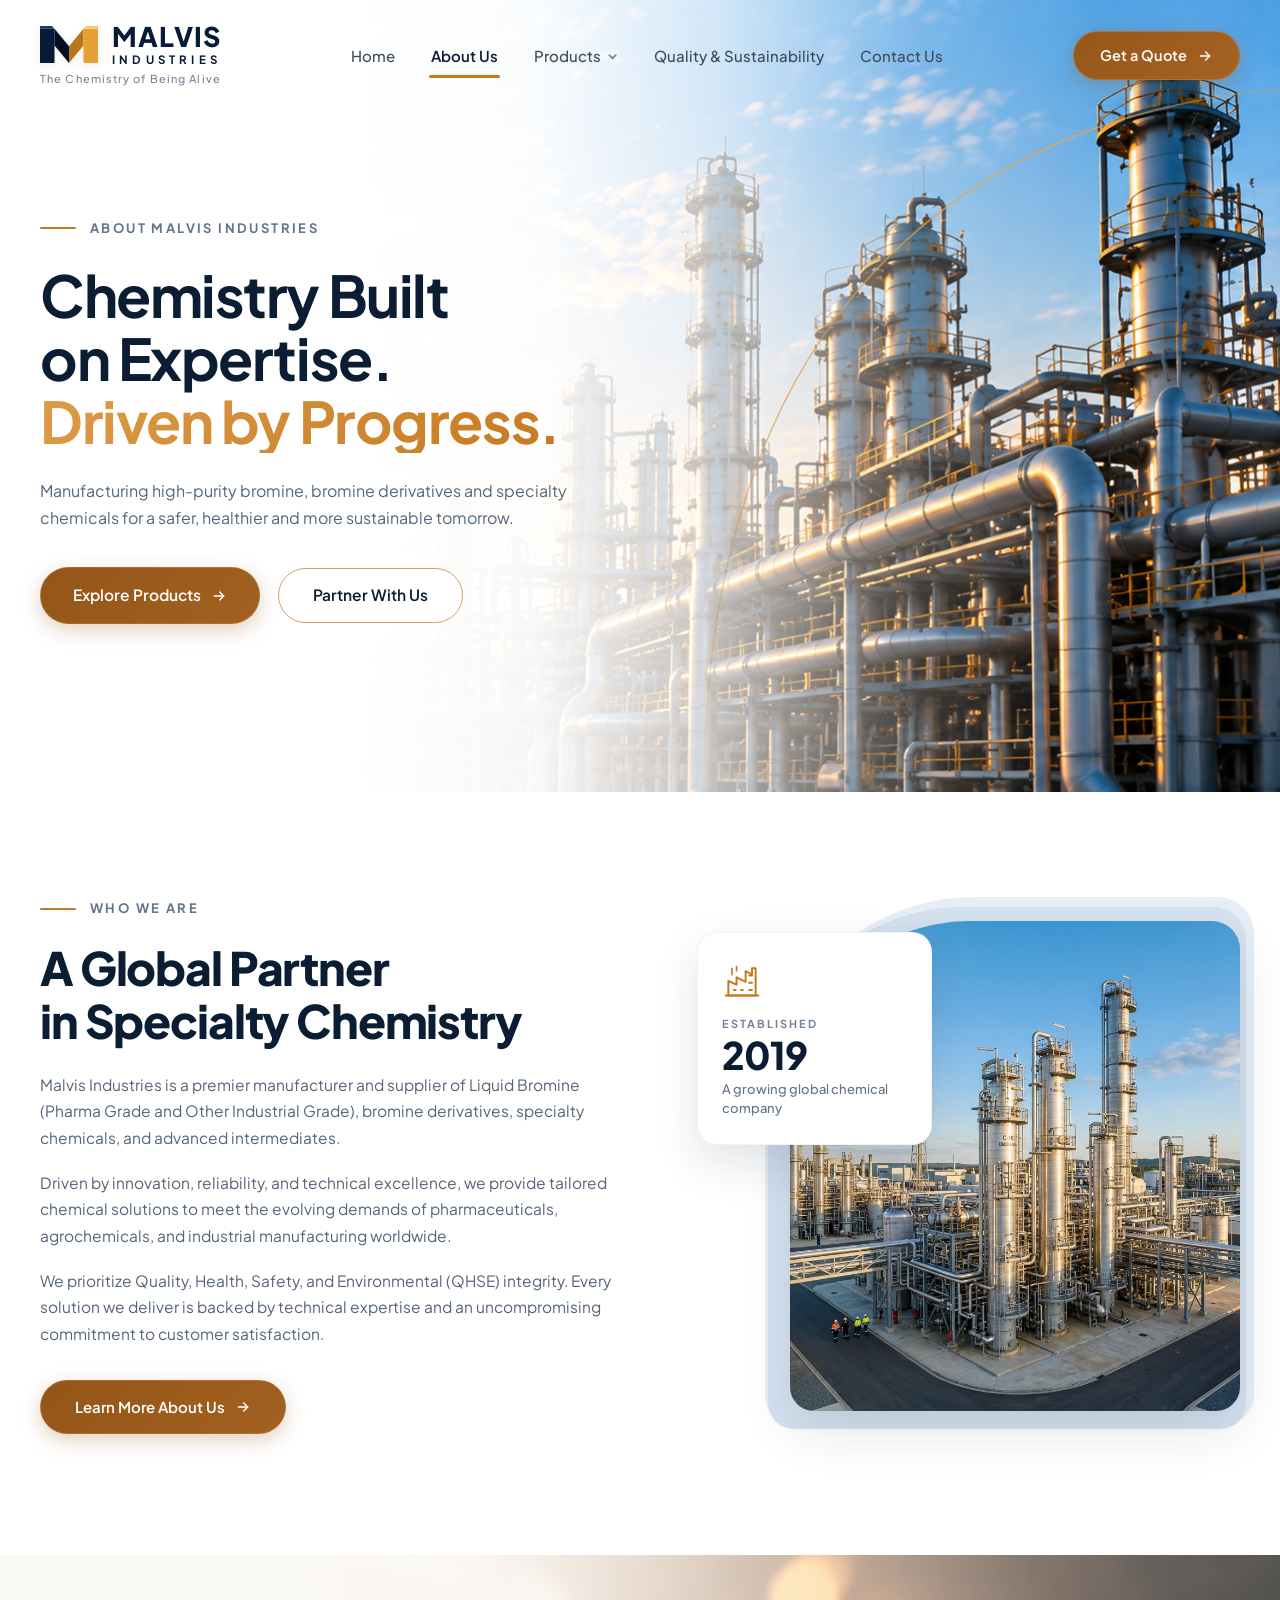
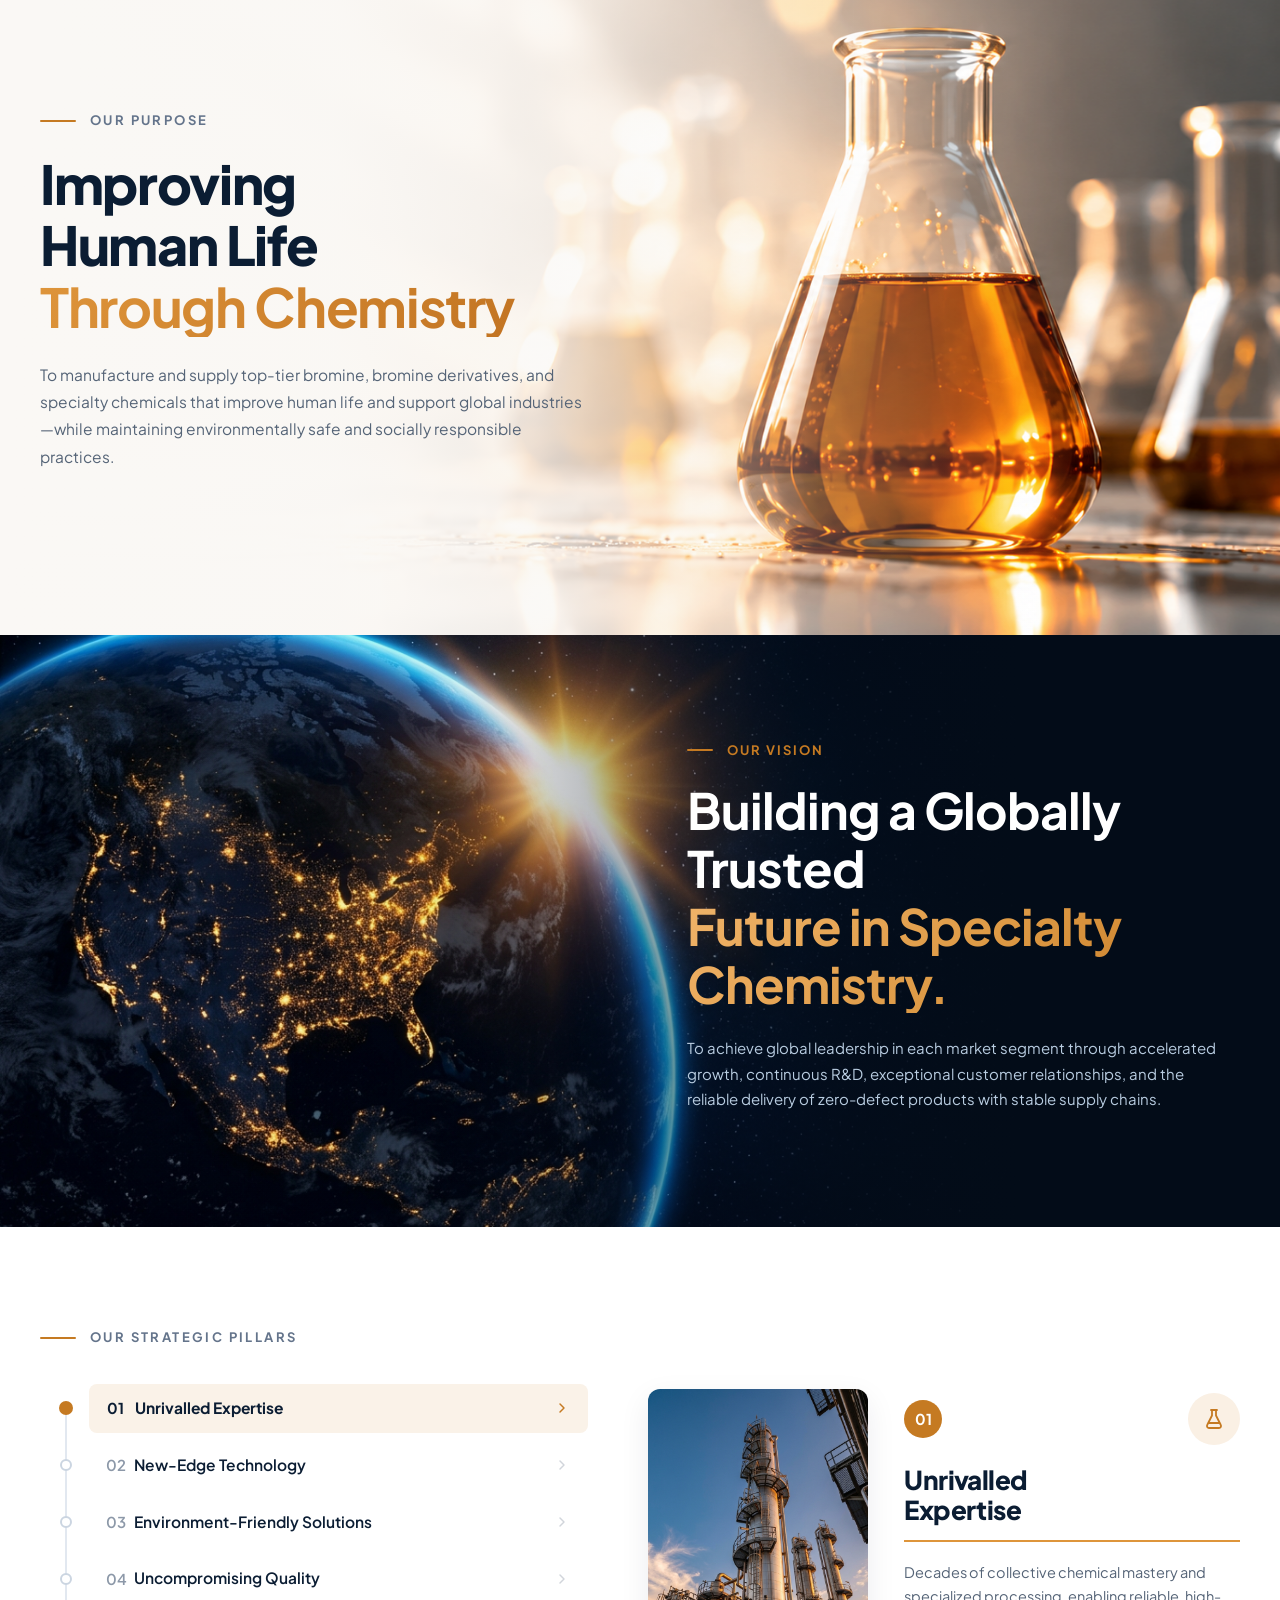
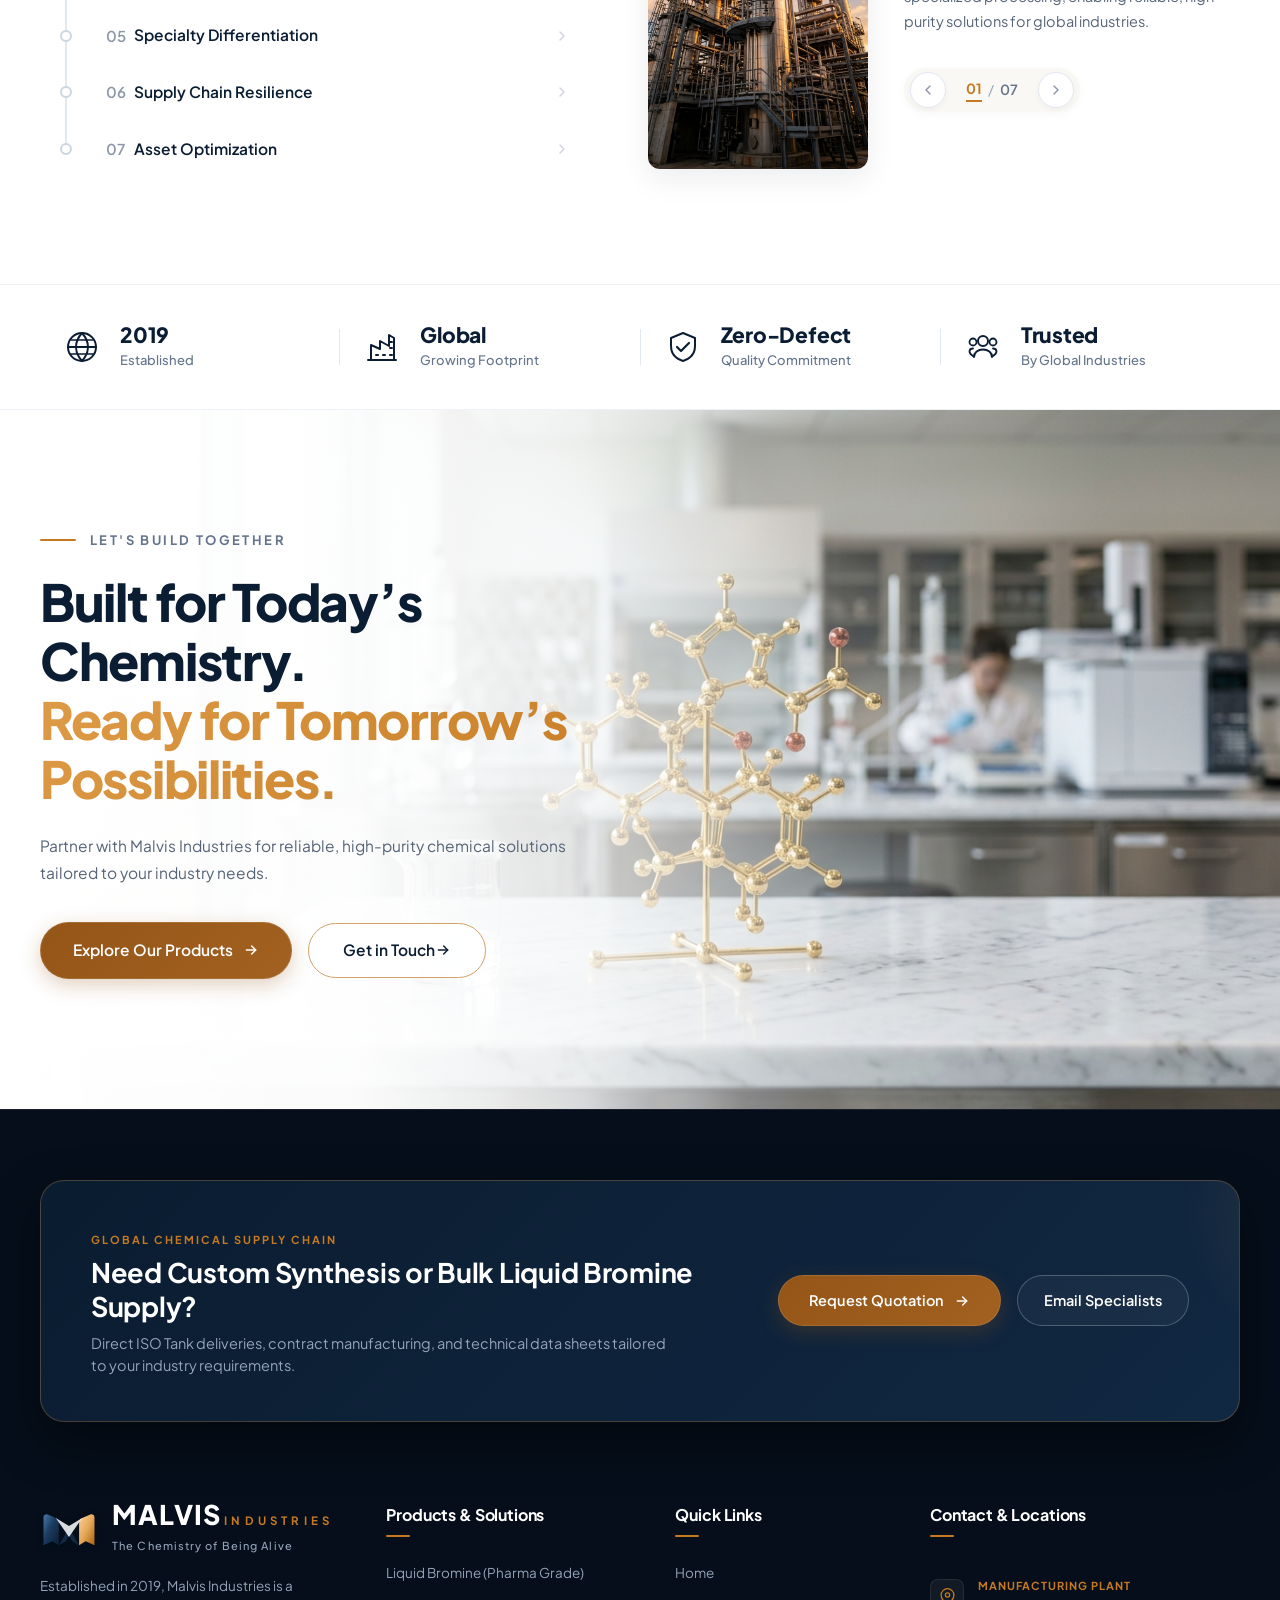
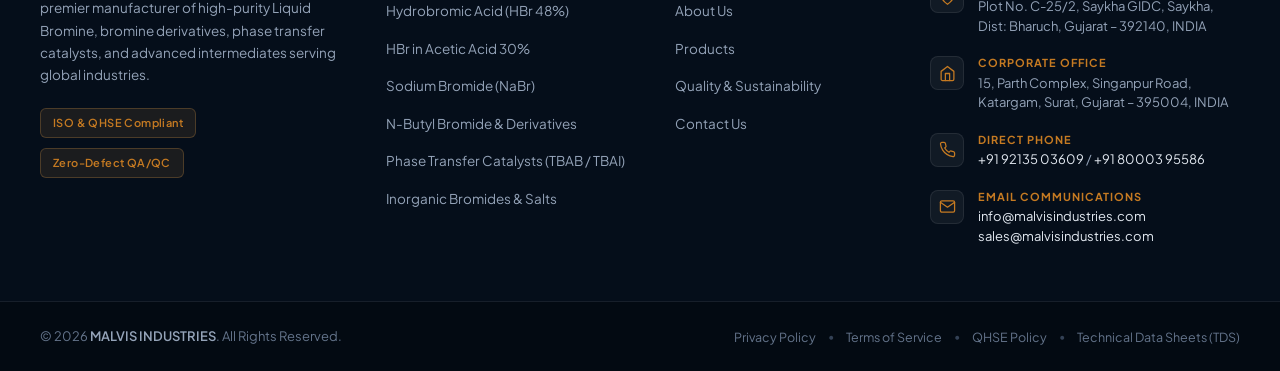
==== about.html @ 258dcbab "Initial commit: Complete Malvis Industries corporate website with full product catalog, QHSE, and re" ====
<!DOCTYPE html>
<html lang="en">
<head>
  <meta charset="UTF-8">
  <meta name="viewport" content="width=device-width, initial-scale=1.0">
  <title>About Us — MALVIS INDUSTRIES | Chemistry Built on Expertise. Driven by Progress.</title>
  <meta name="description" content="Learn about Malvis Industries, established in 2019 in Gujarat, India. Premier manufacturer of high-purity liquid bromine, bromine derivatives, and specialty chemicals for global industries.">
  
  <!-- Google Fonts -->
  <link rel="preconnect" href="https://fonts.googleapis.com">
  <link rel="preconnect" href="https://fonts.gstatic.com" crossorigin>
  <link href="https://fonts.googleapis.com/css2?family=Plus+Jakarta+Sans:ital,wght@0,300;0,400;0,500;0,600;0,700;0,800;1,400;1,500&display=swap" rel="stylesheet">
  
  <link rel="stylesheet" href="style.css">
</head>
<body>

  <!-- Navigation Bar -->
  <header class="navbar-header" id="navbar">
    <div class="nav-container">
      
      <!-- Brand Logo -->
      <a href="index.html" class="brand-logo" aria-label="MALVIS INDUSTRIES Homepage">
        <div class="brand-top-row">
          <div class="logo-icon-wrap">
            <!-- 3D Beveled Ribbon M Logo -->
            <svg class="logo-svg" viewBox="0 0 66 42" fill="none" xmlns="http://www.w3.org/2000/svg">
              <rect x="0" y="3" width="16.5" height="39" fill="#081A38" rx="0.5" />
              <path d="M16.5 3L33 23V42L16.5 22V3Z" fill="#050F22" />
              <path d="M33 42V23L49.5 3V22L33 42Z" fill="#BA761A" />
              <rect x="49.5" y="3" width="16.5" height="39" fill="#E5A135" rx="0.5" />
              <polygon points="0,3 16.5,3 13.5,0 0,0" fill="#1C386B" />
              <polygon points="49.5,3 66,3 66,0 52.5,0" fill="#F8C768" />
            </svg>
          </div>
          <div class="brand-name-col">
            <span class="brand-malvis">MALVIS</span>
            <span class="brand-industries">INDUSTRIES</span>
          </div>
        </div>
        <span class="brand-tagline">The Chemistry of Being Alive</span>
      </a>

      <!-- Desktop Navigation Menu -->
      <nav class="nav-menu" id="navMenu">
        <ul class="nav-list">
          <li class="nav-item">
            <a href="index.html" class="nav-link">Home</a>
          </li>
          <li class="nav-item">
            <a href="about.html" class="nav-link active">About Us</a>
          </li>
          <li class="nav-item has-dropdown">
            <a href="products.html" class="nav-link dropdown-toggle" aria-expanded="false" aria-haspopup="true">
              <span>Products</span>
              <svg class="dropdown-chevron" viewBox="0 0 12 12" fill="none" xmlns="http://www.w3.org/2000/svg">
                <path d="M2.5 4.5L6 8L9.5 4.5" stroke="currentColor" stroke-width="1.8" stroke-linecap="round" stroke-linejoin="round"/>
              </svg>
            </a>

            <!-- Mega Dropdown Menu -->
            <div class="nav-dropdown-menu">
              <div class="dropdown-inner">
                <div class="dropdown-header-banner">
                  <div class="dropdown-banner-copy">
                    <span class="dropdown-eyebrow">OUR CHEMICAL PORTFOLIO</span>
                    <h4 class="dropdown-banner-title">High-Purity Bromine & Specialty Solutions</h4>
                  </div>
                  <a href="products.html" class="dropdown-all-link">
                    <span>View Full Catalog</span>
                    <svg viewBox="0 0 16 16" fill="none" class="dropdown-arrow-svg">
                      <path d="M3.33 8h9.34M8.67 4l4 4-4 4" stroke="currentColor" stroke-width="1.6" stroke-linecap="round" stroke-linejoin="round"/>
                    </svg>
                  </a>
                </div>

                <div class="dropdown-categories-grid">
                  
                  <!-- Category 1: Liquid Bromine & Core Products -->
                  <a href="products.html#cat-liquid-bromine" class="dropdown-cat-card">
                    <div class="dropdown-cat-icon">
                      <svg viewBox="0 0 24 24" fill="none" stroke="currentColor" stroke-width="1.8" stroke-linecap="round" stroke-linejoin="round">
                        <path d="M10 2v7.31a2 2 0 0 1-.37 1.17l-4.26 6.39A2 2 0 0 0 7.04 20h9.92a2 2 0 0 0 1.67-3.13l-4.26-6.39A2 2 0 0 1 14 9.31V2M8.5 2h7M7 16h10"/>
                      </svg>
                    </div>
                    <div class="dropdown-cat-content">
                      <h5 class="dropdown-cat-name">Liquid Bromine & Core</h5>
                      <p class="dropdown-cat-desc">Pure Bromine 99.5%, HBr 48%, NaBr & CaBr2</p>
                    </div>
                    <span class="dropdown-item-arrow">→</span>
                  </a>

                  <!-- Category 2: Organic Bromine Derivatives -->
                  <a href="products.html#cat-organic-bromine" class="dropdown-cat-card">
                    <div class="dropdown-cat-icon">
                      <svg viewBox="0 0 24 24" fill="none" stroke="currentColor" stroke-width="1.8" stroke-linecap="round" stroke-linejoin="round">
                        <circle cx="6" cy="18" r="2.8"/>
                        <circle cx="18" cy="18" r="2.8"/>
                        <circle cx="12" cy="6" r="2.8"/>
                        <line x1="8.8" y1="18" x2="15.2" y2="18"/>
                        <line x1="7.6" y1="15.5" x2="10.4" y2="8.5"/>
                        <line x1="16.4" y1="15.5" x2="13.6" y2="8.5"/>
                      </svg>
                    </div>
                    <div class="dropdown-cat-content">
                      <h5 class="dropdown-cat-name">Organic Bromine Derivatives</h5>
                      <p class="dropdown-cat-desc">NBS, BCP, Bromoacetyl Bromide & Intermediates</p>
                    </div>
                    <span class="dropdown-item-arrow">→</span>
                  </a>

                  <!-- Category 3: Inorganic Bromides & Salts -->
                  <a href="products.html#cat-inorganic-bromides" class="dropdown-cat-card">
                    <div class="dropdown-cat-icon">
                      <svg viewBox="0 0 24 24" fill="none" stroke="currentColor" stroke-width="1.8" stroke-linecap="round" stroke-linejoin="round">
                        <path d="M21 16V8a2 2 0 0 0-1-1.73l-7-4a2 2 0 0 0-2 0l-7 4A2 2 0 0 0 3 8v8a2 2 0 0 0 1 1.73l7 4a2 2 0 0 0 2 0l7-4A2 2 0 0 0 21 16z"/>
                        <polyline points="3.27 6.96 12 12.01 20.73 6.96"/>
                        <line x1="12" y1="22.08" x2="12" y2="12"/>
                      </svg>
                    </div>
                    <div class="dropdown-cat-content">
                      <h5 class="dropdown-cat-name">Inorganic Bromides & Salts</h5>
                      <p class="dropdown-cat-desc">KBr, NH4Br, Zinc Bromide & Sodium Bromate</p>
                    </div>
                    <span class="dropdown-item-arrow">→</span>
                  </a>

                  <!-- Category 4: Quaternary Ammonium & Catalysts -->
                  <a href="products.html#cat-quaternary-ammonium" class="dropdown-cat-card">
                    <div class="dropdown-cat-icon">
                      <svg viewBox="0 0 24 24" fill="none" stroke="currentColor" stroke-width="1.8" stroke-linecap="round" stroke-linejoin="round">
                        <circle cx="12" cy="12" r="2.5"/>
                        <ellipse cx="12" cy="12" rx="9" ry="4" transform="rotate(30 12 12)"/>
                        <ellipse cx="12" cy="12" rx="9" ry="4" transform="rotate(-30 12 12)"/>
                        <ellipse cx="12" cy="12" rx="9" ry="4" transform="rotate(90 12 12)"/>
                      </svg>
                    </div>
                    <div class="dropdown-cat-content">
                      <h5 class="dropdown-cat-name">Quaternary Ammonium & Catalysts</h5>
                      <p class="dropdown-cat-desc">TBAB, TEBAC, CTAB & Phase Transfer Catalysts</p>
                    </div>
                    <span class="dropdown-item-arrow">→</span>
                  </a>

                </div>

                <!-- Dropdown Quick Contact Footer Strip -->
                <div class="dropdown-footer-bar">
                  <div class="dropdown-footer-left">
                    <span class="footer-dot-pulse"></span>
                    <span>Need bulk supply or custom formulations?</span>
                  </div>
                  <a href="contact.html#get-in-touch" class="dropdown-footer-action">
                    <span>Contact Sales</span>
                    <svg viewBox="0 0 14 14" fill="none">
                      <path d="M2.5 7h9M8 3.5l3.5 3.5L8 10.5" stroke="currentColor" stroke-width="1.6" stroke-linecap="round" stroke-linejoin="round"/>
                    </svg>
                  </a>
                </div>

              </div>
            </div>
          </li>
          <li class="nav-item">
            <a href="quality.html" class="nav-link">Quality & Sustainability</a>
          </li>
          <li class="nav-item">
            <a href="contact.html" class="nav-link">Contact Us</a>
          </li>
        </ul>
      </nav>

      <!-- Header Action CTA Button -->
      <div class="nav-cta-wrapper">
        <a href="#quote" class="btn-quote" id="openQuoteModalBtn">
          <span>Get a Quote</span>
          <svg class="btn-arrow" viewBox="0 0 20 20" fill="none" xmlns="http://www.w3.org/2000/svg">
            <path d="M4.16663 10H15.8333" stroke="currentColor" stroke-width="1.8" stroke-linecap="round" stroke-linejoin="round"/>
            <path d="M10.8333 5L15.8333 10L10.8333 15" stroke="currentColor" stroke-width="1.8" stroke-linecap="round" stroke-linejoin="round"/>
          </svg>
        </a>

        <!-- Mobile Hamburger Toggle -->
        <button class="mobile-toggle" id="mobileToggle" aria-label="Toggle navigation menu" aria-expanded="false">
          <span class="hamburger-bar"></span>
          <span class="hamburger-bar"></span>
          <span class="hamburger-bar"></span>
        </button>
      </div>

    </div>
  </header>

  <!-- Main Hero Section (About Page) -->
  <main>
    <section class="hero-section about-hero-page" id="about-hero">
      
      <!-- Decorative Golden Arc Overlay -->
      <div class="golden-arc-decor" aria-hidden="true">
        <svg viewBox="0 0 1200 800" preserveAspectRatio="none" fill="none" xmlns="http://www.w3.org/2000/svg">
          <path d="M480 800 C 480 340, 780 120, 1200 90" stroke="url(#aboutArcGradient)" stroke-width="1.8" />
          <defs>
            <linearGradient id="aboutArcGradient" x1="480" y1="800" x2="1200" y2="90" gradientUnits="userSpaceOnUse">
              <stop offset="0%" stop-color="#C57A22" stop-opacity="0.08" />
              <stop offset="35%" stop-color="#DE9B47" stop-opacity="0.75" />
              <stop offset="75%" stop-color="#E5A858" stop-opacity="0.85" />
              <stop offset="100%" stop-color="#DE9B47" stop-opacity="0.35" />
            </linearGradient>
          </defs>
        </svg>
      </div>

      <!-- Hero Background Visual (Refinery Plant at Sunset) -->
      <div class="hero-bg-container about-hero-bg-container">
        <div class="hero-bg-overlay about-hero-bg-overlay"></div>
        <img src="assets/about-hero.png" alt="Malvis Industries chemical distillation towers at golden sunset" class="hero-bg-image" />
      </div>

      <!-- Hero Content Container -->
      <div class="hero-container">
        <div class="hero-content about-hero-content">
          
          <!-- Eyebrow Subtitle -->
          <div class="hero-eyebrow">
            <span class="eyebrow-line"></span>
            <span class="eyebrow-text">ABOUT MALVIS INDUSTRIES</span>
          </div>

          <!-- Hero Main Title -->
          <h1 class="hero-title about-hero-title">
            <span class="about-title-line bold-navy">Chemistry Built</span>
            <span class="about-title-line bold-navy">on Expertise.</span>
            <span class="about-title-line bold-amber">Driven by Progress.</span>
          </h1>

          <!-- Hero Description Paragraph -->
          <p class="hero-description about-hero-description">
            Manufacturing high-purity bromine, bromine derivatives and specialty chemicals for a safer, healthier and more sustainable tomorrow.
          </p>

          <!-- Hero Action Buttons -->
          <div class="hero-actions">
            <a href="products.html" class="btn-primary" id="aboutExploreProductsBtn">
              <span>Explore Products</span>
              <svg class="btn-arrow" viewBox="0 0 20 20" fill="none" xmlns="http://www.w3.org/2000/svg">
                <path d="M4.16663 10H15.8333" stroke="currentColor" stroke-width="1.8" stroke-linecap="round" stroke-linejoin="round"/>
                <path d="M10.8333 5L15.8333 10L10.8333 15" stroke="currentColor" stroke-width="1.8" stroke-linecap="round" stroke-linejoin="round"/>
              </svg>
            </a>

            <a href="#quote" class="btn-secondary" id="partnerWithUsBtn">
              <span>Partner With Us</span>
            </a>
          </div>

        </div>
      </div>
      
    </section>

    <!-- Who We Are Overview Section (Next Section After Hero) -->
    <section class="who-we-are-section" id="who-we-are">
      <div class="about-container">
        <div class="who-we-are-grid">
          
          <!-- Left Content Column -->
          <div class="who-we-are-content">
            <div class="about-eyebrow">
              <span class="eyebrow-line"></span>
              <span class="eyebrow-text">WHO WE ARE</span>
            </div>

            <h2 class="who-we-are-title">
              A Global Partner<br>
              in Specialty Chemistry
            </h2>

            <p class="who-we-are-text">
              Malvis Industries is a premier manufacturer and supplier of Liquid Bromine (Pharma Grade and Other Industrial Grade), bromine derivatives, specialty chemicals, and advanced intermediates.
            </p>
            <p class="who-we-are-text">
              Driven by innovation, reliability, and technical excellence, we provide tailored chemical solutions to meet the evolving demands of pharmaceuticals, agrochemicals, and industrial manufacturing worldwide.
            </p>
            <p class="who-we-are-text">
              We prioritize Quality, Health, Safety, and Environmental (QHSE) integrity. Every solution we deliver is backed by technical expertise and an uncompromising commitment to customer satisfaction.
            </p>

            <a href="#quote" class="btn-primary btn-learn-more" id="whoWeAreCtaBtn">
              <span>Learn More About Us</span>
              <svg class="btn-arrow" viewBox="0 0 20 20" fill="none" xmlns="http://www.w3.org/2000/svg">
                <path d="M4.16663 10H15.8333" stroke="currentColor" stroke-width="1.8" stroke-linecap="round" stroke-linejoin="round"/>
                <path d="M10.8333 5L15.8333 10L10.8333 15" stroke="currentColor" stroke-width="1.8" stroke-linecap="round" stroke-linejoin="round"/>
              </svg>
            </a>
          </div>

          <!-- Right Visual Column: Multi-layer Arch Frame with Floating Stat Card -->
          <div class="who-we-are-visual-wrap">
            
            <!-- Layered Arch Frames -->
            <div class="arch-backdrop-layer arch-outer" aria-hidden="true"></div>
            <div class="arch-backdrop-layer arch-middle" aria-hidden="true"></div>

            <div class="arch-main-frame">
              <img src="assets/about-refinery.jpg" alt="Malvis Industries chemical distillation towers and refining infrastructure" class="arch-main-img" />
              <div class="arch-main-overlay"></div>
            </div>

            <!-- Floating Overlapping Stat Card -->
            <div class="floating-est-card">
              <div class="est-icon-box">
                <!-- Golden Factory Outline Icon -->
                <svg viewBox="0 0 44 44" fill="none" xmlns="http://www.w3.org/2000/svg" class="est-svg-icon">
                  <path d="M4 38H40" stroke="#C57A22" stroke-width="2.2" stroke-linecap="round"/>
                  <path d="M7 38V22L16 26V18L26 23V11L33 15V8H37V38H7Z" stroke="#C57A22" stroke-width="2.2" stroke-linecap="round" stroke-linejoin="round"/>
                  <path d="M13 32H15M21 32H23M30 32H33M30 24H33M30 16H33" stroke="#C57A22" stroke-width="2.2" stroke-linecap="round"/>
                  <path d="M11 15L11 8M16 11L16 6" stroke="#C57A22" stroke-width="1.8" stroke-linecap="round"/>
                </svg>
              </div>
              <span class="est-label">ESTABLISHED</span>
              <span class="est-year">2019</span>
              <p class="est-desc">A growing global chemical company</p>
            </div>

          </div>

        </div>
      </div>
    </section>

    <!-- Our Purpose Section (Amber Lab Flasks Background) -->
    <section class="purpose-section" id="our-purpose">
      <div class="purpose-bg-wrap">
        <img src="assets/about-page.png" alt="Laboratory flasks with glowing amber chemical solution" class="purpose-bg-img" />
        <div class="purpose-bg-overlay"></div>
      </div>
      <div class="about-container purpose-container">
        <div class="purpose-content">
          <div class="about-eyebrow">
            <span class="eyebrow-line"></span>
            <span class="eyebrow-text">OUR PURPOSE</span>
          </div>

          <h2 class="purpose-title">
            <span class="purpose-title-dark">Improving</span>
            <span class="purpose-title-dark">Human Life</span>
            <span class="purpose-title-amber">Through Chemistry</span>
          </h2>

          <p class="purpose-description">
            To manufacture and supply top-tier bromine, bromine derivatives, and specialty chemicals that improve human life and support global industries—while maintaining environmentally safe and socially responsible practices.
          </p>
        </div>
      </div>
    </section>

    <!-- Our Vision Section (Cosmic Earth Theme) -->
    <section class="vision-section" id="our-vision">
      <div class="vision-bg-wrap">
        <img src="assets/vision-earth.jpg" alt="Planet Earth from space with illuminated city lights and sunrise" class="vision-bg-img" />
        <div class="vision-bg-overlay"></div>
      </div>
      <div class="about-container vision-container">
        <div class="vision-content-grid">
          <div class="vision-empty-col" aria-hidden="true"></div>
          <div class="vision-content">
            <div class="vision-eyebrow">
              <span class="eyebrow-line-gold"></span>
              <span class="eyebrow-text-gold">OUR VISION</span>
            </div>

            <h2 class="vision-title">
              <span class="title-white">Building a Globally Trusted</span>
              <span class="title-amber">Future in Specialty Chemistry.</span>
            </h2>

            <p class="vision-description">
              To achieve global leadership in each market segment through accelerated growth, continuous R&D, exceptional customer relationships, and the reliable delivery of zero-defect products with stable supply chains.
            </p>
          </div>
        </div>
      </div>
    </section>

    <!-- Our Strategic Pillars Section (Interactive 7 Pillars) -->
    <section class="pillars-interactive-section" id="strategic-pillars">
      <div class="about-container pillars-container">
        <div class="about-eyebrow">
          <span class="eyebrow-line"></span>
          <span class="eyebrow-text">OUR STRATEGIC PILLARS</span>
        </div>

        <div class="pillars-interactive-grid">
          
          <!-- Left Column: 7 Pillar Nav List with Vertical Connecting Line -->
          <div class="pillars-nav-list-wrap">
            <div class="pillars-vertical-line"></div>
            
            <ul class="pillars-nav-list" id="pillarsNavList" role="tablist">
              <li class="pillar-nav-item active" data-pillar="1" role="tab" aria-selected="true" tabindex="0">
                <span class="pillar-node-dot"></span>
                <div class="pillar-nav-card">
                  <span class="pillar-nav-num">01</span>
                  <span class="pillar-nav-label">Unrivalled Expertise</span>
                  <svg class="pillar-nav-arrow" viewBox="0 0 20 20" fill="none" xmlns="http://www.w3.org/2000/svg">
                    <path d="M7.5 15L12.5 10L7.5 5" stroke="currentColor" stroke-width="1.8" stroke-linecap="round" stroke-linejoin="round"/>
                  </svg>
                </div>
              </li>

              <li class="pillar-nav-item" data-pillar="2" role="tab" aria-selected="false" tabindex="0">
                <span class="pillar-node-dot"></span>
                <div class="pillar-nav-card">
                  <span class="pillar-nav-num">02</span>
                  <span class="pillar-nav-label">New-Edge Technology</span>
                  <svg class="pillar-nav-arrow" viewBox="0 0 20 20" fill="none" xmlns="http://www.w3.org/2000/svg">
                    <path d="M7.5 15L12.5 10L7.5 5" stroke="currentColor" stroke-width="1.8" stroke-linecap="round" stroke-linejoin="round"/>
                  </svg>
                </div>
              </li>

              <li class="pillar-nav-item" data-pillar="3" role="tab" aria-selected="false" tabindex="0">
                <span class="pillar-node-dot"></span>
                <div class="pillar-nav-card">
                  <span class="pillar-nav-num">03</span>
                  <span class="pillar-nav-label">Environment-Friendly Solutions</span>
                  <svg class="pillar-nav-arrow" viewBox="0 0 20 20" fill="none" xmlns="http://www.w3.org/2000/svg">
                    <path d="M7.5 15L12.5 10L7.5 5" stroke="currentColor" stroke-width="1.8" stroke-linecap="round" stroke-linejoin="round"/>
                  </svg>
                </div>
              </li>

              <li class="pillar-nav-item" data-pillar="4" role="tab" aria-selected="false" tabindex="0">
                <span class="pillar-node-dot"></span>
                <div class="pillar-nav-card">
                  <span class="pillar-nav-num">04</span>
                  <span class="pillar-nav-label">Uncompromising Quality</span>
                  <svg class="pillar-nav-arrow" viewBox="0 0 20 20" fill="none" xmlns="http://www.w3.org/2000/svg">
                    <path d="M7.5 15L12.5 10L7.5 5" stroke="currentColor" stroke-width="1.8" stroke-linecap="round" stroke-linejoin="round"/>
                  </svg>
                </div>
              </li>

              <li class="pillar-nav-item" data-pillar="5" role="tab" aria-selected="false" tabindex="0">
                <span class="pillar-node-dot"></span>
                <div class="pillar-nav-card">
                  <span class="pillar-nav-num">05</span>
                  <span class="pillar-nav-label">Specialty Differentiation</span>
                  <svg class="pillar-nav-arrow" viewBox="0 0 20 20" fill="none" xmlns="http://www.w3.org/2000/svg">
                    <path d="M7.5 15L12.5 10L7.5 5" stroke="currentColor" stroke-width="1.8" stroke-linecap="round" stroke-linejoin="round"/>
                  </svg>
                </div>
              </li>

              <li class="pillar-nav-item" data-pillar="6" role="tab" aria-selected="false" tabindex="0">
                <span class="pillar-node-dot"></span>
                <div class="pillar-nav-card">
                  <span class="pillar-nav-num">06</span>
                  <span class="pillar-nav-label">Supply Chain Resilience</span>
                  <svg class="pillar-nav-arrow" viewBox="0 0 20 20" fill="none" xmlns="http://www.w3.org/2000/svg">
                    <path d="M7.5 15L12.5 10L7.5 5" stroke="currentColor" stroke-width="1.8" stroke-linecap="round" stroke-linejoin="round"/>
                  </svg>
                </div>
              </li>

              <li class="pillar-nav-item" data-pillar="7" role="tab" aria-selected="false" tabindex="0">
                <span class="pillar-node-dot"></span>
                <div class="pillar-nav-card">
                  <span class="pillar-nav-num">07</span>
                  <span class="pillar-nav-label">Asset Optimization</span>
                  <svg class="pillar-nav-arrow" viewBox="0 0 20 20" fill="none" xmlns="http://www.w3.org/2000/svg">
                    <path d="M7.5 15L12.5 10L7.5 5" stroke="currentColor" stroke-width="1.8" stroke-linecap="round" stroke-linejoin="round"/>
                  </svg>
                </div>
              </li>
            </ul>
          </div>

          <!-- Right Column: Visual Photo + Pillar Detail Card -->
          <div class="pillar-showcase-wrap">
            
            <!-- Tall Vertical Photo Card -->
            <div class="pillar-photo-frame">
              <img src="assets/pillar-facility.jpg" alt="Malvis chemical engineering distillation towers" class="pillar-photo-img" id="pillarPhotoImg" />
            </div>

            <!-- Detail Information Card -->
            <div class="pillar-card-panel">
              <div class="pillar-top-badge-row">
                <div class="pillar-circle-badge" id="pillarBadgeNum">01</div>
                <div class="pillar-icon-circle" id="pillarIconBox">
                  <!-- Beaker SVG Icon -->
                  <svg viewBox="0 0 24 24" fill="none" xmlns="http://www.w3.org/2000/svg" class="pillar-detail-svg">
                    <path d="M9 3H15M10 3V8.5L5.2 18C4.5 19.3 5.4 21 7 21H17C18.6 21 19.5 19.3 18.8 18L14 8.5V3" stroke="#C57A22" stroke-width="1.8" stroke-linecap="round" stroke-linejoin="round"/>
                    <path d="M7 16H17" stroke="#C57A22" stroke-width="1.8" stroke-linecap="round"/>
                  </svg>
                </div>
              </div>

              <h3 class="pillar-detail-title" id="pillarDetailTitle">
                Unrivalled<br>Expertise
              </h3>

              <div class="pillar-title-divider"></div>

              <p class="pillar-detail-desc" id="pillarDetailDesc">
                Decades of collective chemical mastery and specialized processing, enabling reliable, high-purity solutions for global industries.
              </p>

              <!-- Pagination Navigation -->
              <div class="pillar-pagination-controls">
                <button class="btn-pillar-nav" id="pillarPrevBtn" aria-label="Previous pillar">
                  <svg viewBox="0 0 20 20" fill="none" xmlns="http://www.w3.org/2000/svg">
                    <path d="M12.5 15L7.5 10L12.5 5" stroke="currentColor" stroke-width="1.8" stroke-linecap="round" stroke-linejoin="round"/>
                  </svg>
                </button>
                <div class="pillar-counter" id="pillarCounter">
                  <span class="counter-current">01</span>
                  <span class="counter-slash">/</span>
                  <span class="counter-total">07</span>
                </div>
                <button class="btn-pillar-nav" id="pillarNextBtn" aria-label="Next pillar">
                  <svg viewBox="0 0 20 20" fill="none" xmlns="http://www.w3.org/2000/svg">
                    <path d="M7.5 15L12.5 10L7.5 5" stroke="currentColor" stroke-width="1.8" stroke-linecap="round" stroke-linejoin="round"/>
                  </svg>
                </button>
              </div>

            </div>

          </div>

        </div>
      </div>
    </section>

    <!-- Stats Highlights Bar -->
    <section class="about-stats-bar-section" id="about-stats">
      <div class="about-container stats-bar-container">
        <div class="about-stats-bar-card">
          
          <div class="bar-stat-item">
            <div class="bar-stat-icon">
              <!-- Globe Icon -->
              <svg viewBox="0 0 36 36" fill="none" xmlns="http://www.w3.org/2000/svg">
                <circle cx="18" cy="18" r="14" stroke="#0B1D33" stroke-width="2"/>
                <path d="M4 18H32M18 4C21.8 8.2 24 13 24 18C24 23 21.8 27.8 18 32C14.2 27.8 12 23 12 18C12 13 14.2 8.2 18 4Z" stroke="#0B1D33" stroke-width="2" stroke-linecap="round" stroke-linejoin="round"/>
                <path d="M7 11H29M7 25H29" stroke="#0B1D33" stroke-width="1.6" stroke-linecap="round"/>
              </svg>
            </div>
            <div class="bar-stat-text">
              <span class="bar-stat-val">2019</span>
              <span class="bar-stat-lbl">Established</span>
            </div>
          </div>

          <div class="bar-stat-divider"></div>

          <div class="bar-stat-item">
            <div class="bar-stat-icon">
              <!-- Factory / Towers Icon -->
              <svg viewBox="0 0 36 36" fill="none" xmlns="http://www.w3.org/2000/svg">
                <path d="M4 31H32" stroke="#0B1D33" stroke-width="2" stroke-linecap="round"/>
                <path d="M7 31V16L16 20V12L25 17V6L30 9V31H7Z" stroke="#0B1D33" stroke-width="2" stroke-linecap="round" stroke-linejoin="round"/>
                <path d="M12 26H14M19 26H21M26 26H28M26 19H28M26 13H28" stroke="#0B1D33" stroke-width="2" stroke-linecap="round"/>
              </svg>
            </div>
            <div class="bar-stat-text">
              <span class="bar-stat-val">Global</span>
              <span class="bar-stat-lbl">Growing Footprint</span>
            </div>
          </div>

          <div class="bar-stat-divider"></div>

          <div class="bar-stat-item">
            <div class="bar-stat-icon">
              <!-- Shield Check Icon -->
              <svg viewBox="0 0 36 36" fill="none" xmlns="http://www.w3.org/2000/svg">
                <path d="M18 4L6 9V17C6 24.8 11.2 29.8 18 32C24.8 29.8 30 24.8 30 17V9L18 4Z" stroke="#0B1D33" stroke-width="2" stroke-linecap="round" stroke-linejoin="round"/>
                <path d="M12 18L16 22L24 14" stroke="#0B1D33" stroke-width="2.2" stroke-linecap="round" stroke-linejoin="round"/>
              </svg>
            </div>
            <div class="bar-stat-text">
              <span class="bar-stat-val">Zero-Defect</span>
              <span class="bar-stat-lbl">Quality Commitment</span>
            </div>
          </div>

          <div class="bar-stat-divider"></div>

          <div class="bar-stat-item">
            <div class="bar-stat-icon">
              <!-- Users / Trusted Icon -->
              <svg viewBox="0 0 36 36" fill="none" xmlns="http://www.w3.org/2000/svg">
                <circle cx="18" cy="12" r="5" stroke="#0B1D33" stroke-width="2"/>
                <path d="M9 28C9 23.5 13 20.5 18 20.5C23 20.5 27 23.5 27 28" stroke="#0B1D33" stroke-width="2" stroke-linecap="round"/>
                <circle cx="28" cy="13" r="3.5" stroke="#0B1D33" stroke-width="1.8"/>
                <path d="M28 27C29.5 26 31.5 24.5 31.5 22.5C31.5 20.5 29.8 19.5 28 19.5" stroke="#0B1D33" stroke-width="1.8" stroke-linecap="round"/>
                <circle cx="8" cy="13" r="3.5" stroke="#0B1D33" stroke-width="1.8"/>
                <path d="M8 27C6.5 26 4.5 24.5 4.5 22.5C4.5 20.5 6.2 19.5 8 19.5" stroke="#0B1D33" stroke-width="1.8" stroke-linecap="round"/>
              </svg>
            </div>
            <div class="bar-stat-text">
              <span class="bar-stat-val">Trusted</span>
              <span class="bar-stat-lbl">By Global Industries</span>
            </div>
          </div>

        </div>
      </div>
    </section>

    <!-- Let's Build Together CTA Section -->
    <section class="lets-build-section" id="lets-build">
      <div class="lets-build-bg-wrap">
        <div class="lets-build-bg-overlay"></div>
        <img src="assets/cta-molecules.jpg" alt="Golden chemical molecular model and beaker on laboratory marble bench" class="lets-build-bg-img" />
      </div>
      <div class="about-container lets-build-container">
        <div class="lets-build-content">
          <div class="about-eyebrow">
            <span class="eyebrow-line"></span>
            <span class="eyebrow-text">LET'S BUILD TOGETHER</span>
          </div>

          <h2 class="lets-build-title">
            <span class="lets-build-dark">Built for Today’s Chemistry.</span>
            <span class="lets-build-amber">Ready for Tomorrow’s Possibilities.</span>
          </h2>

          <p class="lets-build-description">
            Partner with Malvis Industries for reliable, high-purity chemical solutions tailored to your industry needs.
          </p>

          <div class="lets-build-actions">
            <a href="products.html" class="btn-primary" id="ctaExploreProductsBtn">
              <span>Explore Our Products</span>
              <svg class="btn-arrow" viewBox="0 0 20 20" fill="none" xmlns="http://www.w3.org/2000/svg">
                <path d="M4.16663 10H15.8333" stroke="currentColor" stroke-width="1.8" stroke-linecap="round" stroke-linejoin="round"/>
                <path d="M10.8333 5L15.8333 10L10.8333 15" stroke="currentColor" stroke-width="1.8" stroke-linecap="round" stroke-linejoin="round"/>
              </svg>
            </a>

            <a href="#quote" class="btn-secondary" id="ctaGetInTouchBtn">
              <span>Get in Touch</span>
              <svg class="btn-arrow" viewBox="0 0 20 20" fill="none" xmlns="http://www.w3.org/2000/svg">
                <path d="M4.16663 10H15.8333" stroke="currentColor" stroke-width="1.8" stroke-linecap="round" stroke-linejoin="round"/>
                <path d="M10.8333 5L15.8333 10L10.8333 15" stroke="currentColor" stroke-width="1.8" stroke-linecap="round" stroke-linejoin="round"/>
              </svg>
            </a>
          </div>
        </div>
      </div>
    </section>
  </main>

  <!-- Main Footer Section -->
  <footer class="site-footer" id="contact">
    <div class="footer-top-cta">
      <div class="footer-container">
        <div class="footer-cta-card">
          <div class="footer-cta-content">
            <span class="footer-cta-badge">Global Chemical Supply Chain</span>
            <h3 class="footer-cta-title">Need Custom Synthesis or Bulk Liquid Bromine Supply?</h3>
            <p class="footer-cta-desc">Direct ISO Tank deliveries, contract manufacturing, and technical data sheets tailored to your industry requirements.</p>
          </div>
          <div class="footer-cta-actions">
            <a href="#quote" class="btn-primary btn-footer-cta" id="footerGetQuoteBtn">
              <span>Request Quotation</span>
              <svg class="btn-arrow" viewBox="0 0 20 20" fill="none" xmlns="http://www.w3.org/2000/svg">
                <path d="M4.16663 10H15.8333" stroke="currentColor" stroke-width="1.8" stroke-linecap="round" stroke-linejoin="round"/>
                <path d="M10.8333 5L15.8333 10L10.8333 15" stroke="currentColor" stroke-width="1.8" stroke-linecap="round" stroke-linejoin="round"/>
              </svg>
            </a>
            <a href="mailto:info@malvisindustries.com" class="btn-outline-light">
              <span>Email Specialists</span>
            </a>
          </div>
        </div>
      </div>
    </div>

    <div class="footer-main">
      <div class="footer-container">
        <div class="footer-grid">
          
          <!-- Column 1: Brand & Overview -->
          <div class="footer-col footer-col-brand">
            <a href="index.html" class="footer-logo">
              <div class="logo-icon-wrap">
                <svg viewBox="0 0 66 42" fill="none" xmlns="http://www.w3.org/2000/svg" class="logo-svg">
                  <defs>
                    <linearGradient id="footerNavyRibbonGrad" x1="0%" y1="0%" x2="100%" y2="100%">
                      <stop offset="0%" stop-color="#4B77A8" />
                      <stop offset="45%" stop-color="#1B3B60" />
                      <stop offset="100%" stop-color="#0B1D33" />
                    </linearGradient>
                    <linearGradient id="footerGoldRibbonGrad" x1="0%" y1="0%" x2="100%" y2="100%">
                      <stop offset="0%" stop-color="#FCD299" />
                      <stop offset="50%" stop-color="#E5A858" />
                      <stop offset="100%" stop-color="#A86110" />
                    </linearGradient>
                  </defs>
                  <path d="M4 39L4 7C4 4.5 6.5 2.8 8.8 3.8L18 8C20.2 9 21.5 11.2 21.5 13.6V39L14 34.5L4 39Z" fill="url(#footerNavyRibbonGrad)" />
                  <path d="M21.5 39L33 19L44.5 39L36.8 34.5L33 28L29.2 34.5L21.5 39Z" fill="#142B47" opacity="0.95" />
                  <path d="M44.5 39V13.6C44.5 11.2 45.8 9 48 8L57.2 3.8C59.5 2.8 62 4.5 62 7V39L52 34.5L44.5 39Z" fill="url(#footerGoldRibbonGrad)" />
                  <path d="M18 8L33 29.5L48 8L33 17L18 8Z" fill="#FFFFFF" opacity="0.85" />
                </svg>
              </div>
              <div class="brand-text">
                <span class="brand-malvis text-white">MALVIS</span>
                <span class="brand-industries text-gold">INDUSTRIES</span>
                <span class="brand-tagline text-light-muted">The Chemistry of Being Alive</span>
              </div>
            </a>

            <p class="footer-about-text">
              Established in 2019, Malvis Industries is a premier manufacturer of high-purity Liquid Bromine, bromine derivatives, phase transfer catalysts, and advanced intermediates serving global industries.
            </p>

            <div class="footer-badges">
              <span class="f-badge">ISO & QHSE Compliant</span>
              <span class="f-badge">Zero-Defect QA/QC</span>
            </div>
          </div>

          <!-- Column 2: Chemical Products -->
          <div class="footer-col">
            <h4 class="footer-heading">Products & Solutions</h4>
            <ul class="footer-links">
              <li><a href="products.html#cat-liquid-bromine">Liquid Bromine (Pharma Grade)</a></li>
              <li><a href="products.html#cat-liquid-bromine">Hydrobromic Acid (HBr 48%)</a></li>
              <li><a href="products.html#cat-liquid-bromine">HBr in Acetic Acid 30%</a></li>
              <li><a href="products.html#cat-liquid-bromine">Sodium Bromide (NaBr)</a></li>
              <li><a href="products.html#cat-organic-bromine">N-Butyl Bromide & Derivatives</a></li>
              <li><a href="products.html#cat-quaternary-ammonium">Phase Transfer Catalysts (TBAB / TBAI)</a></li>
              <li><a href="products.html#cat-inorganic-bromides">Inorganic Bromides & Salts</a></li>
            </ul>
          </div>

          <!-- Column 3: Quick Navigation -->
          <div class="footer-col">
            <h4 class="footer-heading">Quick Links</h4>
            <ul class="footer-links">
              <li><a href="index.html">Home</a></li>
              <li><a href="about.html">About Us</a></li>
              <li><a href="products.html">Products</a></li>
              <li><a href="quality.html">Quality & Sustainability</a></li>
              <li><a href="contact.html">Contact Us</a></li>
            </ul>
          </div>

          <!-- Column 4: Contact & Locations -->
          <div class="footer-col footer-col-contact">
            <h4 class="footer-heading">Contact & Locations</h4>
            
            <div class="contact-item">
              <div class="contact-icon">
                <svg viewBox="0 0 24 24" fill="none" stroke="currentColor" stroke-width="1.8" stroke-linecap="round" stroke-linejoin="round">
                  <path d="M21 10c0 7-9 13-9 13s-9-6-9-13a9 9 0 0 1 18 0z"></path>
                  <circle cx="12" cy="10" r="3"></circle>
                </svg>
              </div>
              <div class="contact-detail">
                <span class="contact-label">Manufacturing Plant</span>
                <p class="contact-text">Plot No. C-25/2, Saykha GIDC, Saykha, Dist: Bharuch, Gujarat – 392140, INDIA</p>
              </div>
            </div>

            <div class="contact-item">
              <div class="contact-icon">
                <svg viewBox="0 0 24 24" fill="none" stroke="currentColor" stroke-width="1.8" stroke-linecap="round" stroke-linejoin="round">
                  <path d="M3 9l9-7 9 7v11a2 2 0 0 1-2 2H5a2 2 0 0 1-2-2z"></path>
                  <polyline points="9 22 9 12 15 12 15 22"></polyline>
                </svg>
              </div>
              <div class="contact-detail">
                <span class="contact-label">Corporate Office</span>
                <p class="contact-text">15, Parth Complex, Singanpur Road, Katargam, Surat, Gujarat – 395004, INDIA</p>
              </div>
            </div>

            <div class="contact-item">
              <div class="contact-icon">
                <svg viewBox="0 0 24 24" fill="none" stroke="currentColor" stroke-width="1.8" stroke-linecap="round" stroke-linejoin="round">
                  <path d="M22 16.92v3a2 2 0 0 1-2.18 2 19.79 19.79 0 0 1-8.63-3.07 19.5 19.5 0 0 1-6-6 19.79 19.79 0 0 1-3.07-8.67A2 2 0 0 1 4.11 2h3a2 2 0 0 1 2 1.72 12.84 12.84 0 0 0 .7 2.81 2 2 0 0 1-.45 2.11L8.09 9.91a16 16 0 0 0 6 6l1.27-1.27a2 2 0 0 1 2.11-.45 12.84 12.84 0 0 0 2.81.7A2 2 0 0 1 22 16.92z"></path>
                </svg>
              </div>
              <div class="contact-detail">
                <span class="contact-label">Direct Phone</span>
                <p class="contact-text">
                  <a href="tel:+919213503609">+91 92135 03609</a> / <a href="tel:+918000395586">+91 80003 95586</a>
                </p>
              </div>
            </div>

            <div class="contact-item">
              <div class="contact-icon">
                <svg viewBox="0 0 24 24" fill="none" stroke="currentColor" stroke-width="1.8" stroke-linecap="round" stroke-linejoin="round">
                  <path d="M4 4h16c1.1 0 2 .9 2 2v12c0 1.1-.9 2-2 2H4c-1.1 0-2-.9-2-2V6c0-1.1.9-2 2-2z"></path>
                  <polyline points="22,6 12,13 2,6"></polyline>
                </svg>
              </div>
              <div class="contact-detail">
                <span class="contact-label">Email Communications</span>
                <p class="contact-text">
                  <a href="mailto:info@malvisindustries.com">info@malvisindustries.com</a><br>
                  <a href="mailto:sales@malvisindustries.com">sales@malvisindustries.com</a>
                </p>
              </div>
            </div>

          </div>

        </div>
      </div>
    </div>

    <!-- Footer Bottom Legal & Copyright -->
    <div class="footer-bottom">
      <div class="footer-container">
        <div class="footer-bottom-flex">
          <p class="footer-copyright">
            © 2026 <strong>MALVIS INDUSTRIES</strong>. All Rights Reserved.
          </p>
          <div class="footer-legal-links">
            <a href="#">Privacy Policy</a>
            <span class="legal-dot">•</span>
            <a href="#">Terms of Service</a>
            <span class="legal-dot">•</span>
            <a href="#">QHSE Policy</a>
            <span class="legal-dot">•</span>
            <a href="#">Technical Data Sheets (TDS)</a>
          </div>
        </div>
      </div>
    </div>
  </footer>

  <!-- Interactive Get a Quote Modal -->
  <div class="modal-backdrop" id="quoteModal" aria-hidden="true" role="dialog">
    <div class="modal-card">
      <button class="modal-close" id="closeQuoteModalBtn" aria-label="Close quote modal">&times;</button>
      
      <div class="modal-header">
        <div class="modal-badge">Request Consultation</div>
        <h3 class="modal-title">Get a Custom Chemical Quote</h3>
        <p class="modal-desc">Connect with our chemical specialists for technical specifications, liquid bromine pricing, and bulk delivery contracts.</p>
      </div>

      <form class="quote-form" id="quoteForm" onsubmit="event.preventDefault(); handleQuoteSubmit();">
        <div class="form-row">
          <div class="form-group">
            <label for="fullName">Full Name</label>
            <input type="text" id="fullName" placeholder="e.g. Dr. Arthur Miller" required />
          </div>
          <div class="form-group">
            <label for="workEmail">Business Email</label>
            <input type="email" id="workEmail" placeholder="arthur@enterprise.com" required />
          </div>
        </div>

        <div class="form-row">
          <div class="form-group">
            <label for="companyName">Company / Organization</label>
            <input type="text" id="companyName" placeholder="Global Pharma Ltd." required />
          </div>
          <div class="form-group">
            <label for="productInterest">Chemical Sector / Interest</label>
            <select id="productInterest" required>
              <option value="" disabled selected>Select chemical category</option>
              <option value="liquid-bromine">High-Purity Liquid Bromine</option>
              <option value="bromine-derivatives">Bromine Derivatives</option>
              <option value="agrochemicals">Agrochemical Intermediates</option>
              <option value="specialty-chemicals">Specialty Chemical Manufacturing</option>
            </select>
          </div>
        </div>

        <div class="form-group">
          <label for="casNumber">Chemical Name / CAS Number of Interest</label>
          <input type="text" id="casNumber" placeholder="e.g. Liquid Bromine [CAS 7726-95-6] or TBAB [CAS 1643-19-2]" />
        </div>

        <div class="form-group">
          <label for="requirements">Specific Requirements / Volume / Delivery Port</label>
          <textarea id="requirements" rows="3" placeholder="Specify purity grade (Pharma / Industrial), volume, packaging (ISO Tank, Drums), or export delivery port..."></textarea>
        </div>

        <button type="submit" class="btn-primary modal-submit-btn">
          <span>Submit Quote Request</span>
          <svg class="btn-arrow" viewBox="0 0 20 20" fill="none" xmlns="http://www.w3.org/2000/svg">
            <path d="M4.16663 10H15.8333" stroke="currentColor" stroke-width="1.8" stroke-linecap="round" stroke-linejoin="round"/>
            <path d="M10.8333 5L15.8333 10L10.8333 15" stroke="currentColor" stroke-width="1.8" stroke-linecap="round" stroke-linejoin="round"/>
          </svg>
        </button>
      </form>
      
      <div class="quote-success-message" id="quoteSuccessMessage" style="display: none;">
        <div class="success-icon">✓</div>
        <h4>Inquiry Received</h4>
        <p>Thank you. Our technical sales team will review your specifications and contact you within 24 business hours.</p>
      </div>
    </div>
  </div>

  <script src="script.js"></script>
</body>
</html>
---- style.css ----
/* ==========================================================================
   MALVIS INDUSTRIES — DESIGN SYSTEM & STYLESHEET
   ========================================================================== */

/* --- CSS Variables & Design Tokens --- */
:root {
  /* Color Palette */
  --color-primary-navy: #0B1D33;
  --color-navy-dark: #071322;
  --color-navy-light: #16304E;
  
  --color-amber-gold: #C57A22;
  --color-amber-dark: #965719;
  --color-amber-light: #DE953B;
  --color-amber-soft: #F9EEDB;
  --color-amber-border: #CFA268;
  
  --color-text-title: #0B1D33;
  --color-text-highlight: #BA6A1B;
  --color-text-body: #54677A;
  --color-text-muted: #728498;
  --color-text-white: #FFFFFF;
  
  --color-bg-light: #FFFFFF;
  --color-bg-subtle: #F8FAFC;
  --color-border-subtle: rgba(11, 29, 51, 0.08);

  /* Typography */
  --font-main: 'Plus Jakarta Sans', -apple-system, BlinkMacSystemFont, 'Segoe UI', Roboto, Helvetica, Arial, sans-serif;
  
  /* Transitions & Animation Curves */
  --ease-smooth: cubic-bezier(0.16, 1, 0.3, 1);
  --ease-spring: cubic-bezier(0.34, 1.56, 0.64, 1);
  --transition-fast: 0.2s var(--ease-smooth);
  --transition-normal: 0.3s var(--ease-smooth);
  --transition-slow: 0.5s var(--ease-smooth);

  /* Shadows */
  --shadow-btn-amber: 0 6px 20px rgba(150, 87, 25, 0.28);
  --shadow-btn-hover: 0 10px 25px rgba(150, 87, 25, 0.38);
  --shadow-header-scrolled: 0 4px 20px rgba(11, 29, 51, 0.06);
  --shadow-card: 0 20px 50px rgba(11, 29, 51, 0.12);
}

/* --- Global Reset & Base Styles --- */
*, *::before, *::after {
  box-sizing: border-box;
  margin: 0;
  padding: 0;
}

html {
  scroll-behavior: smooth;
  font-size: 16px;
  -webkit-font-smoothing: antialiased;
  -moz-osx-font-smoothing: grayscale;
}

body {
  font-family: var(--font-main);
  background-color: var(--color-bg-light);
  color: var(--color-text-body);
  line-height: 1.6;
  overflow-x: hidden;
  min-height: 100vh;
}

a {
  text-decoration: none;
  color: inherit;
}

button {
  font-family: inherit;
  cursor: pointer;
  border: none;
  background: none;
}

ul, ol {
  list-style: none;
}

img {
  max-width: 100%;
  display: block;
}

/* ==========================================================================
   NAVIGATION BAR (HEADER)
   ========================================================================== */

.navbar-header {
  position: fixed;
  top: 0;
  left: 0;
  width: 100%;
  z-index: 1000;
  padding: 24px 0;
  background: transparent;
  transition: all var(--transition-normal);
}

.navbar-header.scrolled {
  padding: 14px 0;
  background: rgba(255, 255, 255, 0.94);
  backdrop-filter: blur(16px);
  -webkit-backdrop-filter: blur(16px);
  box-shadow: var(--shadow-header-scrolled);
  border-bottom: 1px solid rgba(11, 29, 51, 0.05);
}

.nav-container {
  max-width: 1380px;
  margin: 0 auto;
  padding: 0 40px;
  display: flex;
  align-items: center;
  justify-content: space-between;
  gap: 24px;
}

/* Brand Logo */
.brand-logo {
  display: flex;
  flex-direction: column;
  align-items: flex-start;
  gap: 3px;
  transition: transform var(--transition-fast);
  text-decoration: none;
}

.brand-logo:hover {
  transform: translateY(-1px);
}

.brand-top-row {
  display: flex;
  align-items: center;
  gap: 14px;
}

.logo-icon-wrap {
  width: 58px;
  height: 37px;
  flex-shrink: 0;
  display: flex;
  align-items: center;
  justify-content: center;
}

.logo-svg {
  width: 100%;
  height: 100%;
  filter: drop-shadow(0 2px 4px rgba(8, 26, 56, 0.08));
}

.brand-name-col {
  display: flex;
  flex-direction: column;
  justify-content: center;
}

.brand-malvis {
  font-size: 27px;
  font-weight: 800;
  letter-spacing: 1.2px;
  line-height: 0.95;
  color: #081A38;
}

.brand-industries {
  font-size: 11.5px;
  font-weight: 700;
  letter-spacing: 4.2px;
  line-height: 1;
  color: #081A38;
  margin-top: 4px;
}

.brand-tagline {
  font-size: 11px;
  font-weight: 500;
  letter-spacing: 1.1px;
  color: #72859B;
  margin-top: 2px;
  white-space: nowrap;
}

/* Center Nav Menu */
.nav-menu {
  display: flex;
  align-items: center;
}

.nav-list {
  display: flex;
  align-items: center;
  gap: 32px;
}

.nav-item {
  position: relative;
}

.nav-link {
  font-size: 15px;
  font-weight: 500;
  color: #3B4B5B;
  padding: 8px 2px;
  display: inline-block;
  position: relative;
  transition: color var(--transition-fast);
}

.nav-link:hover {
  color: var(--color-primary-navy);
}

.nav-link.active {
  font-weight: 600;
  color: var(--color-primary-navy);
}

/* Active Gold Underline Indicator */
.nav-link.active::after {
  content: '';
  position: absolute;
  bottom: -2px;
  left: 0;
  width: 100%;
  height: 2.5px;
  background-color: var(--color-amber-gold);
  border-radius: 2px;
}

.nav-link:not(.active)::after {
  content: '';
  position: absolute;
  bottom: -2px;
  left: 50%;
  width: 0%;
  height: 2.5px;
  background-color: var(--color-amber-gold);
  border-radius: 2px;
  transition: all var(--transition-fast);
  transform: translateX(-50%);
}

.nav-link:not(.active):hover::after {
  width: 100%;
}

/* ==========================================================================
   NAVIGATION DROPDOWN (PRODUCTS MEGA / SUBMENU)
   ========================================================================== */

.nav-item.has-dropdown {
  position: relative;
}

.nav-link.dropdown-toggle {
  display: inline-flex;
  align-items: center;
  gap: 6px;
  cursor: pointer;
}

.dropdown-chevron {
  width: 11px;
  height: 11px;
  transition: transform 0.25s var(--ease-smooth), color 0.25s var(--ease-smooth);
  color: #728498;
  flex-shrink: 0;
  margin-top: 1px;
}

.nav-item.has-dropdown:hover .dropdown-chevron,
.nav-item.has-dropdown.dropdown-open .dropdown-chevron,
.nav-item.has-dropdown:focus-within .dropdown-chevron {
  transform: rotate(180deg);
  color: var(--color-amber-gold);
}

/* Dropdown Menu Container */
.nav-dropdown-menu {
  position: absolute;
  top: 100%;
  left: 50%;
  transform: translateX(-40%) translateY(14px) scale(0.98);
  width: 680px;
  max-width: 92vw;
  background: #FFFFFF;
  border-radius: 20px;
  box-shadow: 
    0 24px 60px -12px rgba(11, 29, 51, 0.18),
    0 4px 16px rgba(11, 29, 51, 0.04),
    0 0 0 1px rgba(11, 29, 51, 0.06);
  border-top: 3px solid #DE953B;
  opacity: 0;
  visibility: hidden;
  pointer-events: none;
  transition: opacity 0.25s var(--ease-smooth), transform 0.25s var(--ease-smooth), visibility 0.25s;
  z-index: 1050;
  overflow: hidden;
}

/* Invisible Hover Bridge to prevent mouse gap flickering */
.nav-dropdown-menu::before {
  content: '';
  position: absolute;
  top: -16px;
  left: 0;
  width: 100%;
  height: 16px;
  background: transparent;
}

.nav-item.has-dropdown:hover .nav-dropdown-menu,
.nav-item.has-dropdown:focus-within .nav-dropdown-menu,
.nav-item.has-dropdown.dropdown-open .nav-dropdown-menu {
  opacity: 1;
  visibility: visible;
  pointer-events: auto;
  transform: translateX(-40%) translateY(6px) scale(1);
}

/* Dropdown Header Banner */
.dropdown-header-banner {
  display: flex;
  align-items: center;
  justify-content: space-between;
  padding: 16px 24px;
  background: linear-gradient(135deg, rgba(11, 29, 51, 0.03) 0%, rgba(222, 149, 59, 0.06) 100%);
  border-bottom: 1px solid rgba(11, 29, 51, 0.06);
}

.dropdown-eyebrow {
  display: block;
  font-size: 10.5px;
  font-weight: 700;
  letter-spacing: 1.5px;
  text-transform: uppercase;
  color: #C57A22;
  margin-bottom: 2px;
}

.dropdown-banner-title {
  font-size: 14.5px;
  font-weight: 700;
  color: #0B1D33;
  margin: 0;
}

.dropdown-all-link {
  display: inline-flex;
  align-items: center;
  gap: 6px;
  font-size: 12.5px;
  font-weight: 700;
  color: #0B1D33;
  padding: 6px 14px;
  background: #FFFFFF;
  border-radius: 9999px;
  border: 1px solid rgba(11, 29, 51, 0.1);
  box-shadow: 0 2px 6px rgba(11, 29, 51, 0.04);
  transition: all 0.2s ease;
  white-space: nowrap;
}

.dropdown-all-link:hover {
  background: #DE953B;
  color: #FFFFFF;
  border-color: #DE953B;
  transform: translateY(-1px);
  box-shadow: 0 4px 12px rgba(222, 149, 59, 0.3);
}

.dropdown-all-link .dropdown-arrow-svg {
  width: 14px;
  height: 14px;
  transition: transform 0.2s ease;
}

.dropdown-all-link:hover .dropdown-arrow-svg {
  transform: translateX(3px);
}

/* 2x2 Categories Grid */
.dropdown-categories-grid {
  display: grid;
  grid-template-columns: repeat(2, 1fr);
  gap: 12px;
  padding: 18px 20px;
}

.dropdown-cat-card {
  display: flex;
  align-items: flex-start;
  gap: 14px;
  padding: 14px 16px;
  border-radius: 12px;
  background: #FFFFFF;
  border: 1px solid transparent;
  transition: all 0.2s ease;
  text-decoration: none;
  position: relative;
}

.dropdown-cat-card:hover {
  background: rgba(222, 149, 59, 0.05);
  border-color: rgba(222, 149, 59, 0.2);
  transform: translateY(-2px);
  box-shadow: 0 6px 16px rgba(11, 29, 51, 0.04);
}

.dropdown-cat-icon {
  width: 38px;
  height: 38px;
  flex-shrink: 0;
  border-radius: 10px;
  background: linear-gradient(135deg, rgba(11, 29, 51, 0.05) 0%, rgba(222, 149, 59, 0.12) 100%);
  color: #0B1D33;
  display: flex;
  align-items: center;
  justify-content: center;
  transition: all 0.2s ease;
}

.dropdown-cat-icon svg {
  width: 20px;
  height: 20px;
  stroke: #0B1D33;
  transition: stroke 0.2s ease;
}

.dropdown-cat-card:hover .dropdown-cat-icon {
  background: linear-gradient(135deg, #DE953B 0%, #B87326 100%);
  box-shadow: 0 4px 12px rgba(222, 149, 59, 0.35);
}

.dropdown-cat-card:hover .dropdown-cat-icon svg {
  stroke: #FFFFFF;
}

.dropdown-cat-content {
  flex: 1;
}

.dropdown-cat-name {
  font-size: 13.5px;
  font-weight: 700;
  color: #0B1D33;
  line-height: 1.3;
  margin-bottom: 3px;
  transition: color 0.2s ease;
}

.dropdown-cat-card:hover .dropdown-cat-name {
  color: #C57A22;
}

.dropdown-cat-desc {
  font-size: 11.5px;
  color: #64748B;
  line-height: 1.4;
  margin: 0;
}

.dropdown-item-arrow {
  color: #94A3B8;
  font-size: 14px;
  transition: all 0.2s ease;
  margin-top: 2px;
  opacity: 0;
  transform: translateX(-4px);
}

.dropdown-cat-card:hover .dropdown-item-arrow {
  opacity: 1;
  transform: translateX(0);
  color: #DE953B;
}

/* Dropdown Footer Strip */
.dropdown-footer-bar {
  display: flex;
  align-items: center;
  justify-content: space-between;
  padding: 12px 24px;
  background: #0B1D33;
  color: rgba(255, 255, 255, 0.85);
  font-size: 12px;
}

.dropdown-footer-left {
  display: flex;
  align-items: center;
  gap: 8px;
}

.footer-dot-pulse {
  width: 7px;
  height: 7px;
  background-color: #DE953B;
  border-radius: 50%;
  box-shadow: 0 0 8px #DE953B;
  display: inline-block;
}

.dropdown-footer-action {
  display: inline-flex;
  align-items: center;
  gap: 6px;
  color: #DE953B;
  font-weight: 700;
  font-size: 12px;
  text-decoration: none;
  transition: color 0.2s ease;
}

.dropdown-footer-action:hover {
  color: #FFFFFF;
}

.dropdown-footer-action svg {
  width: 13px;
  height: 13px;
  transition: transform 0.2s ease;
}

.dropdown-footer-action:hover svg {
  transform: translateX(3px);
}

/* Nav Action CTA */
.nav-cta-wrapper {
  display: flex;
  align-items: center;
  gap: 16px;
}

.btn-quote {
  display: inline-flex;
  align-items: center;
  justify-content: center;
  gap: 10px;
  background: linear-gradient(135deg, #965719 0%, #A46322 100%);
  color: var(--color-text-white);
  font-size: 14.5px;
  font-weight: 600;
  padding: 12px 26px;
  border-radius: 9999px;
  box-shadow: var(--shadow-btn-amber);
  transition: all var(--transition-normal);
  border: 1px solid rgba(255, 255, 255, 0.15);
}

.btn-quote:hover {
  background: linear-gradient(135deg, #844B13 0%, #965719 100%);
  box-shadow: var(--shadow-btn-hover);
  transform: translateY(-2px);
}

.btn-quote:active {
  transform: translateY(0);
}

.btn-arrow {
  width: 16px;
  height: 16px;
  transition: transform var(--transition-fast);
}

.btn-quote:hover .btn-arrow,
.btn-primary:hover .btn-arrow {
  transform: translateX(4px);
}

/* Mobile Hamburger Button */
.mobile-toggle {
  display: none;
  flex-direction: column;
  justify-content: space-between;
  width: 32px;
  height: 22px;
  padding: 0;
  background: transparent;
  cursor: pointer;
  z-index: 1001;
}

.hamburger-bar {
  display: block;
  width: 100%;
  height: 2.5px;
  background-color: var(--color-primary-navy);
  border-radius: 2px;
  transition: all var(--transition-fast);
}

/* ==========================================================================
   HERO SECTION
   ========================================================================== */

.hero-section {
  position: relative;
  min-height: 100vh;
  width: 100%;
  display: flex;
  align-items: center;
  background-color: #FFFFFF;
  overflow: hidden;
  padding-top: 100px;
  padding-bottom: 60px;
}

/* Background Image & Gradient Layer */
.hero-bg-container {
  position: absolute;
  top: 0;
  right: 0;
  bottom: 0;
  left: 0;
  width: 100%;
  height: 100%;
  z-index: 1;
  pointer-events: none;
}

.hero-bg-image {
  width: 100%;
  height: 100%;
  object-fit: cover;
  object-position: right center;
}

/* Smooth Gradient Overlay Fading Left to Image */
.hero-bg-overlay {
  position: absolute;
  top: 0;
  left: 0;
  width: 100%;
  height: 100%;
  background: linear-gradient(
    90deg,
    #FFFFFF 0%,
    #FFFFFF 25%,
    rgba(255, 255, 255, 0.96) 38%,
    rgba(255, 255, 255, 0.7) 50%,
    rgba(255, 255, 255, 0.2) 64%,
    rgba(255, 255, 255, 0) 78%
  );
  z-index: 2;
}

/* Decorative Golden Arc Overlay */
.golden-arc-decor {
  position: absolute;
  top: 0;
  right: 0;
  width: 75%;
  height: 100%;
  z-index: 3;
  pointer-events: none;
  opacity: 0.9;
}

.golden-arc-decor svg {
  width: 100%;
  height: 100%;
}

/* Hero Content Grid & Typography */
.hero-container {
  position: relative;
  z-index: 10;
  max-width: 1380px;
  width: 100%;
  margin: 0 auto;
  padding: 0 40px;
}

.hero-content {
  max-width: 620px;
  display: flex;
  flex-direction: column;
  align-items: flex-start;
}

/* Eyebrow Tag */
.hero-eyebrow {
  display: flex;
  align-items: center;
  gap: 14px;
  margin-bottom: 24px;
}

.eyebrow-line {
  display: inline-block;
  width: 36px;
  height: 2px;
  background-color: var(--color-amber-gold);
  border-radius: 2px;
}

.eyebrow-text {
  font-size: 13px;
  font-weight: 700;
  letter-spacing: 2.4px;
  text-transform: uppercase;
  color: #64748B;
}

/* Hero Title */
.hero-title {
  font-size: clamp(42px, 4.8vw, 72px);
  font-weight: 400;
  line-height: 1.1;
  letter-spacing: -0.02em;
  color: var(--color-text-title);
  margin-bottom: 24px;
  display: flex;
  flex-direction: column;
}

.title-line-1,
.title-line-2 {
  color: var(--color-primary-navy);
  font-weight: 400;
}

.title-line-3 {
  color: var(--color-text-highlight);
  font-weight: 500;
}

/* Hero Description */
.hero-description {
  font-size: clamp(15.5px, 1.18vw, 17.5px);
  line-height: 1.68;
  color: var(--color-text-body);
  max-width: 530px;
  margin-bottom: 38px;
  font-weight: 400;
}

/* Hero Action Buttons */
.hero-actions {
  display: flex;
  align-items: center;
  gap: 18px;
  flex-wrap: wrap;
}

/* Primary Button */
.btn-primary {
  display: inline-flex;
  align-items: center;
  justify-content: center;
  gap: 10px;
  background: linear-gradient(135deg, #945517 0%, #A26120 100%);
  color: var(--color-text-white);
  font-size: 15.5px;
  font-weight: 600;
  padding: 15px 32px;
  border-radius: 9999px;
  box-shadow: var(--shadow-btn-amber);
  transition: all var(--transition-normal);
  border: 1px solid rgba(255, 255, 255, 0.12);
}

.btn-primary:hover {
  background: linear-gradient(135deg, #814711 0%, #945517 100%);
  box-shadow: var(--shadow-btn-hover);
  transform: translateY(-2.5px);
}

.btn-primary:active {
  transform: translateY(0);
}

/* Secondary Button */
.btn-secondary {
  display: inline-flex;
  align-items: center;
  justify-content: center;
  background: rgba(255, 255, 255, 0.85);
  backdrop-filter: blur(8px);
  -webkit-backdrop-filter: blur(8px);
  color: var(--color-primary-navy);
  font-size: 15.5px;
  font-weight: 600;
  padding: 14px 34px;
  border-radius: 9999px;
  border: 1.5px solid var(--color-amber-border);
  transition: all var(--transition-normal);
}

.btn-secondary:hover {
  background: var(--color-amber-soft);
  border-color: var(--color-amber-gold);
  color: var(--color-amber-dark);
  transform: translateY(-2.5px);
  box-shadow: 0 6px 18px rgba(197, 122, 34, 0.15);
}

.btn-secondary:active {
  transform: translateY(0);
}

/* ==========================================================================
   FLOATING STATS & HIGHLIGHTS BAR
   ========================================================================== */

.stats-section {
  position: relative;
  z-index: 30;
  margin-top: -45px;
  padding: 0 40px;
}

.stats-container {
  max-width: 1300px;
  margin: 0 auto;
}

.stats-card {
  background: #FFFFFF;
  border-radius: 18px;
  padding: 26px 36px;
  display: flex;
  align-items: center;
  justify-content: space-between;
  box-shadow: 0 14px 40px rgba(11, 29, 51, 0.08);
  border: 1px solid rgba(11, 29, 51, 0.06);
  backdrop-filter: blur(10px);
  -webkit-backdrop-filter: blur(10px);
}

.stat-item {
  display: flex;
  align-items: center;
  gap: 16px;
  flex: 1;
  padding: 0 16px;
}

.stat-icon-wrap {
  width: 44px;
  height: 44px;
  flex-shrink: 0;
  display: flex;
  align-items: center;
  justify-content: center;
}

.stat-icon-svg {
  width: 36px;
  height: 36px;
  transition: transform var(--transition-fast);
}

.stat-item:hover .stat-icon-svg {
  transform: scale(1.08);
}

.stat-text-wrap {
  display: flex;
  flex-direction: column;
}

.stat-value {
  font-size: 22px;
  font-weight: 800;
  color: var(--color-primary-navy);
  line-height: 1.1;
  letter-spacing: -0.01em;
}

.stat-label {
  font-size: 13px;
  font-weight: 500;
  color: #64748B;
  margin-top: 3px;
  white-space: nowrap;
}

.stat-divider {
  width: 1px;
  height: 44px;
  background-color: rgba(11, 29, 51, 0.08);
  flex-shrink: 0;
}

/* ==========================================================================
   ABOUT MALVIS INDUSTRIES SECTION
   ========================================================================== */

.about-section {
  position: relative;
  padding: 100px 0 120px;
  background-color: #FFFFFF;
  overflow: hidden;
}

.about-container {
  max-width: 1380px;
  margin: 0 auto;
  padding: 0 40px;
}

.about-grid {
  display: grid;
  grid-template-columns: 1fr 1.15fr;
  gap: 70px;
  align-items: center;
}

/* Left Content Column */
.about-content {
  display: flex;
  flex-direction: column;
  align-items: flex-start;
}

.about-eyebrow {
  display: flex;
  align-items: center;
  gap: 14px;
  margin-bottom: 22px;
}

.about-title {
  font-size: clamp(38px, 4.2vw, 56px);
  font-weight: 300;
  line-height: 1.12;
  letter-spacing: -0.02em;
  margin-bottom: 24px;
  display: flex;
  flex-direction: column;
}

.title-line-dark {
  color: var(--color-primary-navy);
  font-weight: 300;
}

.title-line-amber {
  color: var(--color-amber-gold);
  font-weight: 500;
}

.about-description {
  font-size: clamp(15px, 1.15vw, 16.5px);
  line-height: 1.72;
  color: var(--color-text-body);
  max-width: 520px;
  margin-bottom: 36px;
  font-weight: 400;
}

.btn-about-cta {
  padding: 14px 34px;
  font-size: 15px;
}

/* Right Visual Arch & Overlapping Card */
.about-visual-wrapper {
  position: relative;
  width: 100%;
  display: flex;
  align-items: center;
}

.about-arch-frame {
  width: 82%;
  height: 480px;
  border-top-left-radius: 200px;
  border-top-right-radius: 36px;
  border-bottom-left-radius: 36px;
  border-bottom-right-radius: 36px;
  overflow: hidden;
  position: relative;
  box-shadow: 0 20px 45px rgba(11, 29, 51, 0.1);
}

.about-arch-image {
  width: 100%;
  height: 100%;
  object-fit: cover;
  object-position: center;
  transition: transform var(--transition-slow);
}

.about-arch-frame:hover .about-arch-image {
  transform: scale(1.03);
}

.about-arch-overlay {
  position: absolute;
  top: 0;
  left: 0;
  width: 100%;
  height: 100%;
  background: linear-gradient(
    135deg,
    rgba(11, 29, 51, 0.05) 0%,
    rgba(255, 255, 255, 0) 100%
  );
  pointer-events: none;
}

/* Overlapping Modern Feature Card */
.about-feature-card {
  position: absolute;
  right: 0;
  top: 50%;
  transform: translateY(-50%);
  width: 340px;
  background: rgba(255, 255, 255, 0.96);
  backdrop-filter: blur(16px);
  -webkit-backdrop-filter: blur(16px);
  border-radius: 24px;
  padding: 28px 24px;
  box-shadow: 0 18px 50px rgba(11, 29, 51, 0.12);
  border: 1px solid rgba(255, 255, 255, 0.9);
  display: flex;
  flex-direction: column;
  gap: 20px;
  z-index: 10;
}

.feature-item {
  display: flex;
  align-items: center;
  gap: 16px;
  transition: transform var(--transition-fast);
}

.feature-item:hover {
  transform: translateX(4px);
}

.feature-icon-badge {
  width: 48px;
  height: 48px;
  border-radius: 50%;
  background-color: #F8EFE3;
  display: flex;
  align-items: center;
  justify-content: center;
  flex-shrink: 0;
  transition: background-color var(--transition-fast);
}

.feature-item:hover .feature-icon-badge {
  background-color: #F3E3CD;
}

.feature-svg {
  width: 22px;
  height: 22px;
}

.feature-text {
  display: flex;
  flex-direction: column;
}

.feature-title {
  font-size: 15.5px;
  font-weight: 700;
  color: var(--color-primary-navy);
  margin-bottom: 2px;
  line-height: 1.25;
}

.feature-desc {
  font-size: 12.5px;
  color: #64748B;
  line-height: 1.4;
  font-weight: 400;
}

/* ==========================================================================
   ABOUT US DEDICATED PAGE & HERO STYLES
   ========================================================================== */

.about-hero-page {
  min-height: 88vh;
  background-color: #FFFFFF;
  display: flex;
  align-items: center;
  position: relative;
  overflow: hidden;
  padding-top: 140px;
  padding-bottom: 90px;
}

.about-hero-bg-container {
  position: absolute;
  top: 0;
  right: 0;
  bottom: 0;
  left: 0;
  width: 100%;
  height: 100%;
  z-index: 1;
  pointer-events: none;
}

.about-hero-bg-container .hero-bg-image {
  width: 100%;
  height: 100%;
  object-fit: cover;
  object-position: right center;
}

.about-hero-bg-overlay {
  position: absolute;
  top: 0;
  left: 0;
  width: 100%;
  height: 100%;
  z-index: 2;
  background: linear-gradient(
    90deg,
    #FFFFFF 0%,
    #FFFFFF 28%,
    rgba(255, 255, 255, 0.96) 42%,
    rgba(255, 255, 255, 0.72) 56%,
    rgba(255, 255, 255, 0.22) 72%,
    rgba(255, 255, 255, 0) 86%
  );
}

.about-hero-content {
  max-width: 640px;
  position: relative;
  z-index: 10;
}

.about-hero-title {
  font-size: clamp(40px, 4.5vw, 68px);
  font-weight: 700;
  line-height: 1.1;
  letter-spacing: -0.025em;
  margin-bottom: 24px;
  display: flex;
  flex-direction: column;
}

.about-title-line {
  display: block;
}

.bold-navy {
  color: var(--color-primary-navy);
  font-weight: 700;
}

.bold-amber {
  color: var(--color-amber-gold);
  font-weight: 700;
  background: linear-gradient(135deg, #DE9B47 0%, #C57A22 100%);
  -webkit-background-clip: text;
  -webkit-text-fill-color: transparent;
}

.about-hero-description {
  font-size: clamp(16px, 1.18vw, 18px);
  color: var(--color-text-body);
  line-height: 1.7;
  max-width: 540px;
  margin-bottom: 36px;
  font-weight: 400;
}

/* ==========================================================================
   WHO WE ARE (ABOUT US OVERVIEW SECTION)
   ========================================================================== */

.who-we-are-section {
  position: relative;
  padding: 105px 0 120px;
  background-color: #FFFFFF;
  overflow: hidden;
}

.who-we-are-grid {
  display: grid;
  grid-template-columns: 1.08fr 1fr;
  gap: 70px;
  align-items: center;
}

/* Left Content */
.who-we-are-content {
  display: flex;
  flex-direction: column;
  align-items: flex-start;
}

.who-we-are-title {
  font-size: clamp(34px, 3.6vw, 46px);
  font-weight: 800;
  color: var(--color-primary-navy);
  line-height: 1.16;
  letter-spacing: -0.025em;
  margin-bottom: 24px;
}

.who-we-are-text {
  font-size: 15.5px;
  color: #556477;
  line-height: 1.72;
  margin-bottom: 18px;
  font-weight: 400;
}

.btn-learn-more {
  margin-top: 14px;
  padding: 14px 34px;
  font-size: 15px;
}

/* Right Visual Column */
.who-we-are-visual-wrap {
  position: relative;
  width: 100%;
  display: flex;
  justify-content: flex-end;
  padding: 24px 0 24px 20px;
}

/* Layered Decorative Arch Frames Behind Image */
.arch-backdrop-layer {
  position: absolute;
  pointer-events: none;
}

.arch-backdrop-layer.arch-outer {
  top: 0;
  right: -14px;
  width: 90%;
  height: 98%;
  background: #E8EEF5;
  border-top-left-radius: 210px;
  border-top-right-radius: 36px;
  border-bottom-left-radius: 28px;
  border-bottom-right-radius: 28px;
  z-index: 1;
}

.arch-backdrop-layer.arch-middle {
  top: 10px;
  right: -6px;
  width: 88%;
  height: 97%;
  background: #D5E2F0;
  border-top-left-radius: 195px;
  border-top-right-radius: 32px;
  border-bottom-left-radius: 26px;
  border-bottom-right-radius: 26px;
  z-index: 2;
}

/* Main Arch Frame */
.arch-main-frame {
  position: relative;
  width: 86%;
  height: 490px;
  border-top-left-radius: 180px;
  border-top-right-radius: 28px;
  border-bottom-left-radius: 24px;
  border-bottom-right-radius: 24px;
  overflow: hidden;
  box-shadow: 0 20px 50px rgba(11, 29, 51, 0.12);
  z-index: 3;
}

.arch-main-img {
  width: 100%;
  height: 100%;
  object-fit: cover;
  object-position: center;
  transition: transform var(--transition-slow);
}

.arch-main-frame:hover .arch-main-img {
  transform: scale(1.03);
}

.arch-main-overlay {
  position: absolute;
  top: 0;
  left: 0;
  width: 100%;
  height: 100%;
  background: linear-gradient(
    135deg,
    rgba(11, 29, 51, 0.04) 0%,
    rgba(255, 255, 255, 0) 100%
  );
  pointer-events: none;
}

/* Floating Overlapping Stat Card */
.floating-est-card {
  position: absolute;
  top: 35px;
  left: 0;
  width: 235px;
  background: #FFFFFF;
  border-radius: 20px;
  padding: 26px 24px;
  box-shadow: 0 18px 45px rgba(11, 29, 51, 0.12);
  border: 1px solid rgba(11, 29, 51, 0.05);
  z-index: 10;
  display: flex;
  flex-direction: column;
  align-items: flex-start;
  transition: transform var(--transition-normal), box-shadow var(--transition-normal);
}

.floating-est-card:hover {
  transform: translateY(-4px);
  box-shadow: 0 22px 55px rgba(11, 29, 51, 0.16);
}

.est-icon-box {
  width: 44px;
  height: 44px;
  margin-bottom: 12px;
  display: flex;
  align-items: center;
  justify-content: flex-start;
}

.est-svg-icon {
  width: 40px;
  height: 40px;
}

.est-label {
  font-size: 11px;
  font-weight: 700;
  letter-spacing: 2px;
  text-transform: uppercase;
  color: #728498;
  margin-bottom: 2px;
}

.est-year {
  font-size: 38px;
  font-weight: 800;
  color: var(--color-primary-navy);
  line-height: 1.05;
  letter-spacing: -0.02em;
  margin-bottom: 6px;
}

.est-desc {
  font-size: 13px;
  color: #64748B;
  line-height: 1.45;
  font-weight: 500;
}

/* ==========================================================================
   OUR PURPOSE SECTION
   ========================================================================== */

.purpose-section {
  position: relative;
  min-height: 680px;
  background-color: #FAF8F5;
  display: flex;
  align-items: center;
  overflow: hidden;
  padding: 135px 0 145px;
}

.purpose-bg-wrap {
  position: absolute;
  top: 0;
  right: 0;
  bottom: 0;
  left: 0;
  width: 100%;
  height: 100%;
  pointer-events: none;
  z-index: 1;
}

.purpose-bg-img {
  width: 100%;
  height: 100%;
  object-fit: cover;
  object-position: right center;
}

.purpose-bg-overlay {
  position: absolute;
  top: 0;
  left: 0;
  width: 100%;
  height: 100%;
  background: linear-gradient(
    90deg,
    #FAF8F5 0%,
    rgba(250, 248, 245, 0.97) 26%,
    rgba(250, 248, 245, 0.76) 42%,
    rgba(250, 248, 245, 0.22) 64%,
    rgba(250, 248, 245, 0) 84%
  );
  z-index: 2;
}

.purpose-container {
  max-width: 1400px;
  width: 100%;
  margin: 0 auto;
  padding: 0 40px;
  position: relative;
  z-index: 10;
}

.purpose-content {
  position: relative;
  z-index: 10;
  max-width: 630px;
}

.purpose-title {
  font-size: clamp(38px, 4.2vw, 56px);
  font-weight: 800;
  line-height: 1.14;
  letter-spacing: -0.025em;
  margin-bottom: 24px;
  display: flex;
  flex-direction: column;
}

.purpose-title-dark {
  color: var(--color-primary-navy);
  font-weight: 800;
}

.purpose-title-amber {
  color: #BA6A1B;
  font-weight: 700;
  background: linear-gradient(135deg, #DE953B 0%, #BA6A1B 100%);
  -webkit-background-clip: text;
  -webkit-text-fill-color: transparent;
}

.purpose-description {
  font-size: clamp(15.5px, 1.15vw, 17px);
  color: #556477;
  line-height: 1.76;
  max-width: 550px;
  font-weight: 400;
}

/* ==========================================================================
   OUR VISION SECTION (COSMIC EARTH THEME)
   ========================================================================== */

.vision-section {
  position: relative;
  min-height: 520px;
  background-color: #030C18;
  color: #FFFFFF;
  display: flex;
  align-items: center;
  overflow: hidden;
  padding: 105px 0 115px;
}

.vision-bg-wrap {
  position: absolute;
  top: 0;
  left: 0;
  right: 0;
  bottom: 0;
  width: 100%;
  height: 100%;
  pointer-events: none;
  z-index: 1;
}

.vision-bg-img {
  width: 100%;
  height: 100%;
  object-fit: cover;
  object-position: left center;
}

.vision-bg-overlay {
  position: absolute;
  top: 0;
  left: 0;
  width: 100%;
  height: 100%;
  background: linear-gradient(
    90deg,
    rgba(3, 12, 24, 0) 0%,
    rgba(3, 12, 24, 0.05) 36%,
    rgba(3, 12, 24, 0.4) 52%,
    rgba(3, 12, 24, 0.85) 66%,
    #030C18 80%,
    #030C18 100%
  );
  z-index: 2;
}

.vision-container {
  max-width: 1600px;
  width: 100%;
  margin: 0 auto;
  padding: 0 48px;
  position: relative;
  z-index: 10;
}

.vision-content-grid {
  position: relative;
  z-index: 10;
  display: grid;
  grid-template-columns: 1.1fr 1fr;
  gap: 40px;
  align-items: center;
}

.vision-content {
  max-width: 580px;
  width: 100%;
  margin-left: auto;
}

.vision-eyebrow {
  display: flex;
  align-items: center;
  gap: 14px;
  margin-bottom: 20px;
}

.eyebrow-line-gold {
  display: inline-block;
  width: 32px;
  height: 2px;
  background-color: #DE953B;
  border-radius: 2px;
}

.eyebrow-text-gold {
  font-size: 13px;
  font-weight: 700;
  letter-spacing: 2.2px;
  text-transform: uppercase;
  color: #DE953B;
}

.vision-title {
  font-size: clamp(36px, 4vw, 50px);
  font-weight: 700;
  line-height: 1.16;
  letter-spacing: -0.02em;
  margin-bottom: 22px;
}

.title-white {
  color: #FFFFFF;
  display: block;
}

.title-amber {
  color: #DE953B;
  background: linear-gradient(135deg, #F0B25E 0%, #DE953B 100%);
  -webkit-background-clip: text;
  -webkit-text-fill-color: transparent;
  display: block;
}

.vision-description {
  font-size: clamp(15px, 1.15vw, 16.5px);
  color: #B8CCE0;
  line-height: 1.72;
  font-weight: 400;
  max-width: 550px;
}

/* ==========================================================================
   OUR STRATEGIC PILLARS SECTION (INTERACTIVE 7 PILLARS)
   ========================================================================== */

.pillars-interactive-section {
  position: relative;
  padding: 100px 0 110px;
  background-color: #FFFFFF;
  overflow: hidden;
}

.pillars-container {
  max-width: 1400px;
  width: 100%;
  margin: 0 auto;
  padding: 0 40px;
}

.pillars-interactive-grid {
  display: grid;
  grid-template-columns: 1fr 1.08fr;
  gap: 60px;
  align-items: center;
  margin-top: 36px;
}

/* Left: 7 Pillar Nav List with Vertical Connecting Line */
.pillars-nav-list-wrap {
  position: relative;
  padding-left: 0;
}

.pillars-vertical-line {
  position: absolute;
  top: 24px;
  bottom: 24px;
  left: 25px;
  width: 1.5px;
  background-color: #E2E8F0;
  z-index: 1;
}

.pillars-nav-list {
  display: flex;
  flex-direction: column;
  gap: 8px;
  position: relative;
  z-index: 2;
  list-style: none;
  padding: 0;
  margin: 0;
}

.pillar-nav-item {
  display: flex;
  align-items: center;
  gap: 16px;
  cursor: pointer;
  background: transparent;
  user-select: none;
  transition: all var(--transition-fast);
}

.pillar-node-dot {
  width: 12px;
  height: 12px;
  border-radius: 50%;
  background-color: #FFFFFF;
  border: 2px solid #CBD5E1;
  flex-shrink: 0;
  margin-left: 20px;
  transition: all var(--transition-fast);
  box-sizing: border-box;
}

.pillar-nav-item:hover .pillar-node-dot {
  border-color: #C57A22;
}

.pillar-nav-item.active .pillar-node-dot {
  width: 14px;
  height: 14px;
  margin-left: 19px;
  background-color: #C57A22;
  border: none;
}

.pillar-nav-card {
  flex: 1;
  display: flex;
  align-items: center;
  justify-content: space-between;
  padding: 12px 18px;
  border-radius: 8px;
  transition: all var(--transition-fast);
  background: transparent;
}

.pillar-nav-item:hover .pillar-nav-card {
  background-color: #F8FAFC;
}

.pillar-nav-item.active .pillar-nav-card {
  background-color: #FAF2E8;
}

.pillar-nav-num {
  font-size: 15px;
  font-weight: 600;
  color: #8C98A8;
  min-width: 28px;
  transition: color var(--transition-fast);
}

.pillar-nav-item.active .pillar-nav-num {
  color: var(--color-primary-navy);
  font-weight: 700;
}

.pillar-nav-label {
  font-size: 15.5px;
  font-weight: 600;
  color: var(--color-primary-navy);
  flex: 1;
  transition: color var(--transition-fast);
}

.pillar-nav-item.active .pillar-nav-label {
  font-weight: 700;
}

.pillar-nav-arrow {
  width: 16px;
  height: 16px;
  color: #D1D5DB;
  transition: all var(--transition-fast);
}

.pillar-nav-item:hover .pillar-nav-arrow {
  color: #8C98A8;
}

.pillar-nav-item.active .pillar-nav-arrow {
  color: #C57A22;
}

/* Right: Visual Frame + Information Card */
.pillar-showcase-wrap {
  display: grid;
  grid-template-columns: 220px 1fr;
  gap: 36px;
  align-items: start;
  background: #FFFFFF;
}

.pillar-photo-frame {
  width: 220px;
  height: 380px;
  border-radius: 12px;
  overflow: hidden;
  box-shadow: 0 10px 30px rgba(11, 29, 51, 0.08);
}

.pillar-photo-img {
  width: 100%;
  height: 100%;
  object-fit: cover;
  object-position: center;
  transition: opacity 0.25s ease, transform var(--transition-slow);
}

.pillar-card-panel {
  display: flex;
  flex-direction: column;
  align-items: flex-start;
  padding: 4px 0;
}

.pillar-top-badge-row {
  display: flex;
  align-items: center;
  justify-content: space-between;
  width: 100%;
  margin-bottom: 20px;
}

.pillar-circle-badge {
  width: 38px;
  height: 38px;
  border-radius: 50%;
  background: #C57A22;
  color: #FFFFFF;
  font-size: 15px;
  font-weight: 700;
  display: flex;
  align-items: center;
  justify-content: center;
}

.pillar-icon-circle {
  width: 52px;
  height: 52px;
  border-radius: 50%;
  background-color: #FAF0E4;
  display: flex;
  align-items: center;
  justify-content: center;
  color: #C57A22;
}

.pillar-detail-svg {
  width: 24px;
  height: 24px;
}

.pillar-detail-title {
  font-size: 26px;
  font-weight: 800;
  color: var(--color-primary-navy);
  margin-bottom: 14px;
  line-height: 1.18;
  letter-spacing: -0.02em;
  transition: opacity 0.2s ease;
}

.pillar-title-divider {
  width: 100%;
  height: 1.5px;
  background-color: #DE953B;
  margin-bottom: 18px;
}

.pillar-detail-desc {
  font-size: 14.5px;
  color: #556477;
  line-height: 1.7;
  margin-bottom: 34px;
  min-height: 68px;
  transition: opacity 0.2s ease;
}

.pillar-pagination-controls {
  display: inline-flex;
  align-items: center;
  gap: 12px;
  background: #FAF8F5;
  border-radius: 50px;
  padding: 4px 6px;
  box-shadow: 0 2px 10px rgba(0, 0, 0, 0.03);
}

.btn-pillar-nav {
  width: 36px;
  height: 36px;
  border-radius: 50%;
  border: 1px solid #E2E8F0;
  background-color: #FFFFFF;
  color: #8C98A8;
  display: flex;
  align-items: center;
  justify-content: center;
  cursor: pointer;
  transition: all var(--transition-fast);
  box-shadow: 0 2px 6px rgba(0, 0, 0, 0.04);
}

.btn-pillar-nav svg {
  width: 16px;
  height: 16px;
}

.btn-pillar-nav:hover {
  border-color: #C57A22;
  color: #C57A22;
  transform: translateY(-1px);
}

.pillar-counter {
  display: flex;
  align-items: center;
  gap: 6px;
  font-size: 14px;
  padding: 0 8px;
}

.counter-current {
  color: #C57A22;
  font-weight: 700;
  border-bottom: 2px solid #C57A22;
  padding-bottom: 1px;
}

.counter-slash {
  color: #94A3B8;
}

.counter-total {
  color: #64748B;
  font-weight: 600;
}

/* ==========================================================================
   HORIZONTAL STATS BAR SECTION
   ========================================================================== */

.about-stats-bar-section {
  position: relative;
  padding: 38px 0;
  background-color: #FFFFFF;
  border-top: 1px solid #EEF2F6;
  border-bottom: 1px solid #EEF2F6;
}

.stats-bar-container {
  max-width: 1400px;
  width: 100%;
  margin: 0 auto;
  padding: 0 40px;
}

.about-stats-bar-card {
  display: flex;
  align-items: center;
  justify-content: space-between;
  width: 100%;
}

.bar-stat-item {
  display: flex;
  align-items: center;
  gap: 16px;
  flex: 1;
  padding: 0 20px;
}

.bar-stat-icon {
  width: 44px;
  height: 44px;
  display: flex;
  align-items: center;
  justify-content: center;
  flex-shrink: 0;
}

.bar-stat-icon svg {
  width: 36px;
  height: 36px;
  transition: transform var(--transition-fast);
}

.bar-stat-item:hover .bar-stat-icon svg {
  transform: scale(1.08);
}

.bar-stat-text {
  display: flex;
  flex-direction: column;
}

.bar-stat-val {
  font-size: 21px;
  font-weight: 800;
  color: var(--color-primary-navy);
  line-height: 1.15;
  letter-spacing: -0.01em;
}

.bar-stat-lbl {
  font-size: 13px;
  font-weight: 500;
  color: #64748B;
  margin-top: 3px;
  white-space: nowrap;
}

.bar-stat-divider {
  width: 1px;
  height: 36px;
  background-color: #E2E8F0;
  flex-shrink: 0;
}

/* ==========================================================================
   LET'S BUILD TOGETHER CTA SECTION
   ========================================================================== */

.lets-build-section {
  position: relative;
  min-height: 560px;
  background-color: #FFFFFF;
  display: flex;
  align-items: center;
  overflow: hidden;
  padding: 120px 0 130px;
}

.lets-build-bg-wrap {
  position: absolute;
  top: 0;
  right: 0;
  bottom: 0;
  left: 0;
  width: 100%;
  height: 100%;
  pointer-events: none;
  z-index: 1;
}

.lets-build-bg-img {
  width: 100%;
  height: 100%;
  object-fit: cover;
  object-position: right center;
}

.lets-build-bg-overlay {
  position: absolute;
  top: 0;
  left: 0;
  width: 100%;
  height: 100%;
  background: linear-gradient(
    90deg,
    #FFFFFF 0%,
    rgba(255, 255, 255, 0.97) 28%,
    rgba(255, 255, 255, 0.76) 46%,
    rgba(255, 255, 255, 0.22) 66%,
    rgba(255, 255, 255, 0) 86%
  );
  z-index: 2;
}

.lets-build-container {
  max-width: 1400px;
  width: 100%;
  margin: 0 auto;
  padding: 0 40px;
  position: relative;
  z-index: 10;
}

.lets-build-content {
  position: relative;
  z-index: 10;
  max-width: 630px;
}

.lets-build-title {
  font-size: clamp(36px, 4vw, 52px);
  font-weight: 800;
  line-height: 1.15;
  letter-spacing: -0.025em;
  margin-bottom: 24px;
  display: flex;
  flex-direction: column;
}

.lets-build-dark {
  color: var(--color-primary-navy);
}

.lets-build-amber {
  color: var(--color-amber-gold);
  background: linear-gradient(135deg, #DE9B47 0%, #C57A22 100%);
  -webkit-background-clip: text;
  -webkit-text-fill-color: transparent;
}

.lets-build-description {
  font-size: clamp(15.5px, 1.15vw, 17px);
  color: #556477;
  line-height: 1.75;
  margin-bottom: 36px;
  max-width: 560px;
}

.lets-build-actions {
  display: flex;
  align-items: center;
  gap: 16px;
  flex-wrap: wrap;
}

/* ==========================================================================
   PRODUCTS SHOWCASE SECTION
   ========================================================================== */

.products-section {
  position: relative;
  padding: 100px 0 120px;
  background-color: #F8F9FA;
  overflow: hidden;
}

.products-container {
  max-width: 1380px;
  margin: 0 auto;
  padding: 0 40px;
}

.products-header {
  display: flex;
  justify-content: space-between;
  align-items: flex-end;
  gap: 40px;
  margin-bottom: 48px;
}

.products-header-left {
  display: flex;
  flex-direction: column;
  align-items: flex-start;
  max-width: 680px;
}

.products-eyebrow {
  display: flex;
  align-items: center;
  gap: 14px;
  margin-bottom: 20px;
}

.products-title {
  font-size: clamp(34px, 3.8vw, 48px);
  font-weight: 700;
  line-height: 1.15;
  letter-spacing: -0.02em;
  color: var(--color-primary-navy);
  display: flex;
  flex-direction: column;
}

.products-subtitle {
  font-size: clamp(15px, 1.15vw, 16.5px);
  color: var(--color-text-body);
  line-height: 1.68;
  max-width: 600px;
  margin-top: 18px;
}

/* Products Header Action Button */
.btn-outline-gold {
  display: inline-flex;
  align-items: center;
  gap: 10px;
  border: 1.5px solid var(--color-amber-border);
  color: var(--color-amber-dark);
  background: #FFFFFF;
  padding: 13px 30px;
  border-radius: 9999px;
  font-weight: 600;
  font-size: 14.5px;
  transition: all var(--transition-normal);
  flex-shrink: 0;
  box-shadow: 0 4px 14px rgba(197, 122, 34, 0.08);
}

.btn-outline-gold:hover {
  background: var(--color-amber-soft);
  border-color: var(--color-amber-gold);
  color: #7E430B;
  transform: translateY(-2px);
  box-shadow: 0 8px 22px rgba(197, 122, 34, 0.16);
}

.btn-outline-gold:hover .btn-arrow {
  transform: translateX(4px);
}

/* Products Grid & Cards */
.products-grid {
  display: grid;
  grid-template-columns: repeat(4, 1fr);
  gap: 24px;
}

.product-card {
  background: #FFFFFF;
  border-radius: 22px;
  border: 1px solid rgba(11, 29, 51, 0.08);
  box-shadow: 0 8px 26px rgba(11, 29, 51, 0.04);
  overflow: hidden;
  display: flex;
  flex-direction: column;
  transition: all 0.35s cubic-bezier(0.16, 1, 0.3, 1);
  text-decoration: none;
}

.product-card:hover {
  transform: translateY(-8px);
  box-shadow: 0 20px 48px rgba(11, 29, 51, 0.1);
  border-color: rgba(197, 122, 34, 0.45);
}

.product-image-box {
  height: 250px;
  background: #FFFFFF;
  display: flex;
  align-items: center;
  justify-content: center;
  overflow: hidden;
  position: relative;
  border-top-left-radius: 22px;
  border-top-right-radius: 22px;
  padding: 12px;
}

.product-img {
  width: 100%;
  height: 100%;
  object-fit: contain;
  mix-blend-mode: multiply;
  transition: transform 0.4s cubic-bezier(0.16, 1, 0.3, 1);
}

.product-card:hover .product-img {
  transform: scale(1.06);
}

.product-card-footer {
  padding: 20px 22px;
  display: flex;
  align-items: center;
  justify-content: space-between;
  gap: 12px;
  background: #FFFFFF;
  border-top: 1px solid rgba(11, 29, 51, 0.04);
  min-height: 84px;
}

.product-name {
  font-size: 15.5px;
  font-weight: 700;
  color: var(--color-primary-navy);
  line-height: 1.25;
}

.product-arrow-btn {
  width: 38px;
  height: 38px;
  border-radius: 50%;
  border: 1.5px solid var(--color-amber-border);
  display: flex;
  align-items: center;
  justify-content: center;
  color: var(--color-amber-dark);
  background: transparent;
  flex-shrink: 0;
  transition: all var(--transition-fast);
}

.product-arrow-btn .arrow-svg {
  width: 18px;
  height: 18px;
}

.product-card:hover .product-arrow-btn {
  background: var(--color-amber-gold);
  border-color: var(--color-amber-gold);
  color: #FFFFFF;
  transform: scale(1.08);
}

/* ==========================================================================
   INDUSTRIES WE SERVE SECTION
   ========================================================================== */

.industries-section {
  position: relative;
  padding: 110px 0 130px;
  background-color: #FFFFFF;
  overflow: hidden;
}

.industries-container {
  max-width: 1380px;
  margin: 0 auto;
  padding: 0 40px;
}

.industries-grid {
  display: grid;
  grid-template-columns: 1fr 1.3fr;
  gap: 70px;
  align-items: center;
}

.industries-content {
  display: flex;
  flex-direction: column;
  align-items: flex-start;
  max-width: 520px;
}

.industries-eyebrow {
  display: flex;
  align-items: center;
  gap: 14px;
  margin-bottom: 22px;
}

.industries-title {
  font-size: clamp(34px, 3.8vw, 48px);
  font-weight: 700;
  line-height: 1.15;
  letter-spacing: -0.02em;
  color: var(--color-primary-navy);
  display: flex;
  flex-direction: column;
  margin-bottom: 22px;
}

.industries-description {
  font-size: clamp(15px, 1.15vw, 16.5px);
  color: var(--color-text-body);
  line-height: 1.7;
  margin-bottom: 36px;
  font-weight: 400;
}

.btn-industries-cta {
  padding: 14px 34px;
  font-size: 15px;
}

/* Slanted / Skewed Cards Container */
.industries-cards-wrap {
  display: flex;
  gap: 12px;
  align-items: center;
  justify-content: flex-end;
  width: 100%;
}

.industry-card {
  flex: 1;
  height: 420px;
  border-radius: 22px;
  overflow: hidden;
  position: relative;
  transform: skewX(-9deg);
  box-shadow: 0 16px 40px rgba(11, 29, 51, 0.12);
  border: 1.5px solid rgba(255, 255, 255, 0.9);
  transition: all 0.4s cubic-bezier(0.16, 1, 0.3, 1);
  cursor: pointer;
  background: transparent;
}

.industry-card:hover {
  transform: translateY(-8px) skewX(-9deg);
  box-shadow: 0 24px 55px rgba(11, 29, 51, 0.22);
  border-color: var(--color-amber-gold);
}

.industry-card-inner {
  position: absolute;
  top: -15%;
  left: -35%;
  width: 170%;
  height: 130%;
  overflow: hidden;
  transform: skewX(9deg);
  z-index: 1;
}

.industry-card-img {
  width: 100%;
  height: 100%;
  object-fit: cover;
  object-position: center;
  transition: transform 0.5s cubic-bezier(0.16, 1, 0.3, 1);
}

.industry-card:hover .industry-card-img {
  transform: scale(1.08);
}

.industry-card-overlay {
  position: absolute;
  top: 0;
  left: 0;
  width: 100%;
  height: 100%;
  background: linear-gradient(
    to top,
    rgba(7, 19, 34, 0.94) 0%,
    rgba(7, 19, 34, 0.55) 34%,
    rgba(7, 19, 34, 0.08) 60%,
    rgba(7, 19, 34, 0) 100%
  );
  pointer-events: none;
  z-index: 2;
}

.industry-card-content {
  position: absolute;
  bottom: 0;
  left: 0;
  width: 100%;
  padding: 22px 18px;
  z-index: 10;
  display: flex;
  flex-direction: column;
  align-items: flex-start;
  gap: 10px;
  transform: skewX(9deg);
  pointer-events: none;
}

.industry-icon-badge {
  width: 40px;
  height: 40px;
  border-radius: 50%;
  background: rgba(7, 19, 34, 0.85);
  backdrop-filter: blur(8px);
  -webkit-backdrop-filter: blur(8px);
  border: 1px solid rgba(255, 255, 255, 0.3);
  display: flex;
  align-items: center;
  justify-content: center;
  box-shadow: 0 6px 16px rgba(0, 0, 0, 0.25);
  transition: all var(--transition-fast);
}

.industry-card:hover .industry-icon-badge {
  background: var(--color-amber-gold);
  border-color: var(--color-amber-gold);
  transform: scale(1.08);
}

.industry-svg {
  width: 20px;
  height: 20px;
}

.industry-card-title {
  font-size: 15px;
  font-weight: 700;
  color: #FFFFFF;
  line-height: 1.25;
  letter-spacing: -0.01em;
  text-shadow: 0 2px 8px rgba(0, 0, 0, 0.5);
}

/* ==========================================================================
   READY TO PARTNER? CTA BANNER SECTION
   ========================================================================== */

.partner-banner-section {
  position: relative;
  background-color: #071322;
  overflow: hidden;
  padding: 68px 0;
  border-top: 1px solid rgba(255, 255, 255, 0.06);
  border-bottom: 1px solid rgba(255, 255, 255, 0.06);
}

.banner-bg-wrap {
  position: absolute;
  top: 0;
  left: 0;
  width: 100%;
  height: 100%;
  z-index: 1;
  pointer-events: none;
}

.banner-bg-img {
  width: 100%;
  height: 100%;
  object-fit: cover;
  object-position: center;
  opacity: 0.85;
}

.banner-bg-overlay {
  position: absolute;
  top: 0;
  left: 0;
  width: 100%;
  height: 100%;
  background: radial-gradient(
    ellipse at center,
    rgba(7, 19, 34, 0.25) 0%,
    rgba(7, 19, 34, 0.75) 100%
  );
}

.banner-container {
  max-width: 1380px;
  margin: 0 auto;
  padding: 0 40px;
  position: relative;
  z-index: 2;
}

.banner-content-grid {
  display: flex;
  justify-content: space-between;
  align-items: center;
  gap: 60px;
}

.banner-left {
  display: flex;
  flex-direction: column;
  align-items: flex-start;
  max-width: 580px;
}

.banner-eyebrow {
  display: flex;
  align-items: center;
  gap: 12px;
  margin-bottom: 14px;
}

.eyebrow-line-gold {
  width: 26px;
  height: 2px;
  background: var(--color-amber-gold);
  border-radius: 2px;
}

.eyebrow-text-gold {
  font-size: 13px;
  font-weight: 700;
  letter-spacing: 2px;
  text-transform: uppercase;
  color: var(--color-amber-gold);
}

.banner-title {
  font-size: clamp(32px, 3.4vw, 44px);
  font-weight: 700;
  line-height: 1.15;
  letter-spacing: -0.02em;
  display: flex;
  flex-direction: column;
}

.title-white {
  color: #FFFFFF;
}

.title-amber {
  color: var(--color-amber-gold);
  background: linear-gradient(135deg, #F0B369 0%, #DE9B47 50%, #C57A22 100%);
  -webkit-background-clip: text;
  -webkit-text-fill-color: transparent;
}

.banner-right {
  display: flex;
  flex-direction: column;
  align-items: flex-start;
  max-width: 480px;
  gap: 22px;
}

.banner-desc {
  font-size: 15px;
  line-height: 1.65;
  color: #CBD5E1;
  font-weight: 400;
}

.btn-banner-cta {
  padding: 13px 32px;
  font-size: 14.5px;
  font-weight: 600;
  background: linear-gradient(135deg, #DE9B47 0%, #C57A22 100%);
  border-color: #DE9B47;
  color: #FFFFFF;
  box-shadow: 0 6px 20px rgba(197, 122, 34, 0.35);
}

.btn-banner-cta:hover {
  background: linear-gradient(135deg, #E5A858 0%, #DE9B47 100%);
  transform: translateY(-2px);
  box-shadow: 0 10px 28px rgba(197, 122, 34, 0.45);
}

/* ==========================================================================
   QUALITY & SUSTAINABILITY SECTION (HOME PAGE)
   ========================================================================== */

.sustainability-section {
  position: relative;
  min-height: 520px;
  display: flex;
  align-items: center;
  background-color: #FAF8F5;
  overflow: hidden;
  padding: 100px 0;
  border-top: 1px solid rgba(222, 155, 71, 0.08);
}

.sustainability-bg-container {
  position: absolute;
  top: 0;
  right: 0;
  width: 58%;
  height: 100%;
  z-index: 1;
  pointer-events: none;
}

.sustainability-bg-image {
  width: 100%;
  height: 100%;
  object-fit: cover;
  object-position: center center;
}

.sustainability-bg-overlay {
  position: absolute;
  top: 0;
  left: 0;
  width: 100%;
  height: 100%;
  z-index: 2;
  background: linear-gradient(
    90deg,
    #FAF8F5 0%,
    #FAF8F5 12%,
    rgba(250, 248, 245, 0.88) 28%,
    rgba(250, 248, 245, 0.45) 45%,
    rgba(250, 248, 245, 0.08) 62%,
    transparent 80%
  );
}

.sustainability-arc-decor {
  position: absolute;
  top: 0;
  left: 0;
  width: 100%;
  height: 100%;
  z-index: 3;
  pointer-events: none;
}

.sustainability-arc-decor svg {
  width: 100%;
  height: 100%;
}

.sustainability-container {
  max-width: 1380px;
  margin: 0 auto;
  padding: 0 40px;
  position: relative;
  z-index: 5;
  width: 100%;
}

.sustainability-content {
  max-width: 560px;
  display: flex;
  flex-direction: column;
  align-items: flex-start;
}

.sustainability-eyebrow {
  display: flex;
  align-items: center;
  gap: 12px;
  margin-bottom: 22px;
}

.sustainability-eyebrow .eyebrow-line {
  width: 32px;
  height: 2px;
  background: #C57A22;
  border-radius: 2px;
}

.sustainability-eyebrow .eyebrow-text {
  font-size: 13px;
  font-weight: 700;
  letter-spacing: 2px;
  text-transform: uppercase;
  color: #4B5A70;
}

.sustainability-title {
  font-size: clamp(34px, 3.8vw, 48px);
  font-weight: 800;
  line-height: 1.15;
  letter-spacing: -0.025em;
  display: flex;
  flex-direction: column;
  margin-bottom: 20px;
}

.sustainability-title-line {
  display: block;
}

.sustainability-title-line:first-child {
  color: #0B1D33;
}

.sustainability-title .text-navy {
  color: #0B1D33;
  font-weight: 800;
  margin-right: 8px;
}

.sustainability-title .text-muted {
  color: #8C98A8;
  font-weight: 400;
}

.sustainability-description {
  font-size: clamp(15px, 1.15vw, 16.5px);
  color: #556477;
  line-height: 1.7;
  margin-bottom: 34px;
  font-weight: 400;
  max-width: 500px;
}

.btn-outline-dark {
  display: inline-flex;
  align-items: center;
  gap: 10px;
  border: 1.5px solid #D2BCA2;
  color: #0B1D33;
  background: rgba(255, 255, 255, 0.85);
  backdrop-filter: blur(8px);
  -webkit-backdrop-filter: blur(8px);
  padding: 13px 30px;
  border-radius: 9999px;
  font-weight: 600;
  font-size: 14.5px;
  transition: all var(--transition-normal);
  box-shadow: 0 4px 14px rgba(11, 29, 51, 0.04);
}

.btn-outline-dark:hover {
  background: #FFFFFF;
  border-color: #C57A22;
  color: #C57A22;
  transform: translateY(-2px);
  box-shadow: 0 8px 22px rgba(197, 122, 34, 0.16);
}

.btn-outline-dark:hover .btn-arrow {
  transform: translateX(4px);
}

/* ==========================================================================
   SITE FOOTER SECTION
   ========================================================================== */

.site-footer {
  background-color: #050E1A;
  color: #CBD5E1;
  position: relative;
  overflow: hidden;
  border-top: 1px solid rgba(255, 255, 255, 0.08);
}

.footer-container {
  max-width: 1380px;
  margin: 0 auto;
  padding: 0 40px;
}

/* Top Footer CTA Card */
.footer-top-cta {
  padding: 70px 0 20px;
}

.footer-cta-card {
  background: linear-gradient(135deg, #0A1C30 0%, #112842 100%);
  border: 1px solid rgba(222, 155, 71, 0.28);
  border-radius: 24px;
  padding: 44px 50px;
  display: flex;
  justify-content: space-between;
  align-items: center;
  gap: 40px;
  box-shadow: 0 20px 50px rgba(0, 0, 0, 0.4);
  position: relative;
  overflow: hidden;
}

.footer-cta-card::after {
  content: '';
  position: absolute;
  top: -50%;
  right: -20%;
  width: 300px;
  height: 300px;
  background: radial-gradient(circle, rgba(222, 155, 71, 0.12) 0%, transparent 70%);
  pointer-events: none;
}

.footer-cta-badge {
  display: inline-block;
  font-size: 11px;
  font-weight: 700;
  letter-spacing: 2px;
  text-transform: uppercase;
  color: var(--color-amber-gold);
  margin-bottom: 8px;
}

.footer-cta-title {
  font-size: clamp(20px, 2.2vw, 27px);
  font-weight: 700;
  color: #FFFFFF;
  line-height: 1.25;
  margin-bottom: 8px;
  letter-spacing: -0.01em;
}

.footer-cta-desc {
  font-size: 14.5px;
  color: #94A3B8;
  line-height: 1.55;
  max-width: 580px;
}

.footer-cta-actions {
  display: flex;
  align-items: center;
  gap: 16px;
  flex-shrink: 0;
}

.btn-footer-cta {
  padding: 13px 30px;
  font-size: 14.5px;
}

.btn-outline-light {
  display: inline-flex;
  align-items: center;
  justify-content: center;
  border: 1.5px solid rgba(255, 255, 255, 0.24);
  color: #FFFFFF;
  background: rgba(255, 255, 255, 0.04);
  backdrop-filter: blur(8px);
  padding: 13px 26px;
  border-radius: 9999px;
  font-weight: 600;
  font-size: 14.5px;
  transition: all var(--transition-normal);
  text-decoration: none;
}

.btn-outline-light:hover {
  background: rgba(255, 255, 255, 0.12);
  border-color: #FFFFFF;
  color: #FFFFFF;
  transform: translateY(-2px);
}

/* Footer Main Grid */
.footer-main {
  padding: 60px 0 55px;
  border-bottom: 1px solid rgba(255, 255, 255, 0.07);
}

.footer-grid {
  display: grid;
  grid-template-columns: 1.3fr 1.05fr 0.9fr 1.35fr;
  gap: 48px;
}

.footer-col-brand {
  display: flex;
  flex-direction: column;
  align-items: flex-start;
  gap: 18px;
}

.footer-logo {
  display: flex;
  align-items: center;
  gap: 14px;
  text-decoration: none;
}

.text-white {
  color: #FFFFFF !important;
}

.text-gold {
  color: var(--color-amber-gold) !important;
}

.text-light-muted {
  color: #94A3B8 !important;
}

.footer-about-text {
  font-size: 13.5px;
  color: #94A3B8;
  line-height: 1.65;
  max-width: 340px;
}

.footer-badges {
  display: flex;
  gap: 10px;
  flex-wrap: wrap;
  margin-top: 4px;
}

.f-badge {
  font-size: 11px;
  font-weight: 600;
  padding: 5px 12px;
  border-radius: 6px;
  background: rgba(222, 155, 71, 0.1);
  color: var(--color-amber-gold);
  border: 1px solid rgba(222, 155, 71, 0.25);
  letter-spacing: 0.4px;
}

.footer-heading {
  font-size: 16px;
  font-weight: 700;
  color: #FFFFFF;
  margin-bottom: 22px;
  letter-spacing: -0.01em;
  position: relative;
  padding-bottom: 10px;
}

.footer-heading::after {
  content: '';
  position: absolute;
  bottom: 0;
  left: 0;
  width: 24px;
  height: 2px;
  background: var(--color-amber-gold);
  border-radius: 2px;
}

.footer-links {
  list-style: none;
  display: flex;
  flex-direction: column;
  gap: 12px;
}

.footer-links li a {
  color: #94A3B8;
  font-size: 13.5px;
  text-decoration: none;
  transition: all var(--transition-fast);
  display: inline-block;
}

.footer-links li a:hover {
  color: var(--color-amber-gold);
  transform: translateX(4px);
}

.footer-col-contact {
  display: flex;
  flex-direction: column;
  gap: 18px;
}

.contact-item {
  display: flex;
  align-items: flex-start;
  gap: 14px;
}

.contact-icon {
  width: 34px;
  height: 34px;
  border-radius: 8px;
  background: rgba(255, 255, 255, 0.05);
  border: 1px solid rgba(255, 255, 255, 0.08);
  display: flex;
  align-items: center;
  justify-content: center;
  color: var(--color-amber-gold);
  flex-shrink: 0;
  margin-top: 2px;
}

.contact-icon svg {
  width: 17px;
  height: 17px;
}

.contact-detail {
  display: flex;
  flex-direction: column;
  gap: 2px;
}

.contact-label {
  font-size: 11px;
  font-weight: 700;
  text-transform: uppercase;
  letter-spacing: 1px;
  color: var(--color-amber-gold);
}

.contact-text {
  font-size: 13px;
  color: #94A3B8;
  line-height: 1.5;
}

.contact-text a {
  color: #E2E8F0;
  text-decoration: none;
  transition: color var(--transition-fast);
}

.contact-text a:hover {
  color: var(--color-amber-gold);
}

/* Footer Bottom Bar */
.footer-bottom {
  padding: 24px 0;
  background-color: #030A12;
}

.footer-bottom-flex {
  display: flex;
  justify-content: space-between;
  align-items: center;
  flex-wrap: wrap;
  gap: 16px;
}

.footer-copyright {
  font-size: 13px;
  color: #64748B;
}

.footer-copyright strong {
  color: #94A3B8;
  font-weight: 600;
}

.footer-legal-links {
  display: flex;
  align-items: center;
  gap: 12px;
  flex-wrap: wrap;
}

.footer-legal-links a {
  font-size: 12.5px;
  color: #64748B;
  text-decoration: none;
  transition: color var(--transition-fast);
}

.footer-legal-links a:hover {
  color: var(--color-amber-gold);
}

.legal-dot {
  color: #334155;
  font-size: 12px;
}

/* ==========================================================================
   INTERACTIVE MODAL DIALOG (GET A QUOTE)
   ========================================================================== */

.modal-backdrop {
  position: fixed;
  top: 0;
  left: 0;
  width: 100%;
  height: 100%;
  background: rgba(7, 19, 34, 0.65);
  backdrop-filter: blur(10px);
  -webkit-backdrop-filter: blur(10px);
  z-index: 2000;
  display: flex;
  align-items: center;
  justify-content: center;
  padding: 24px;
  opacity: 0;
  pointer-events: none;
  transition: opacity var(--transition-normal);
}

.modal-backdrop.active {
  opacity: 1;
  pointer-events: auto;
}

.modal-card {
  position: relative;
  background: #FFFFFF;
  border-radius: 20px;
  max-width: 580px;
  width: 100%;
  padding: 40px;
  box-shadow: var(--shadow-card);
  transform: translateY(20px) scale(0.96);
  transition: transform var(--transition-normal);
}

.modal-backdrop.active .modal-card {
  transform: translateY(0) scale(1);
}

.modal-close {
  position: absolute;
  top: 20px;
  right: 24px;
  font-size: 28px;
  line-height: 1;
  color: var(--color-text-muted);
  transition: color var(--transition-fast);
}

.modal-close:hover {
  color: var(--color-primary-navy);
}

.modal-badge {
  display: inline-block;
  font-size: 11.5px;
  font-weight: 700;
  letter-spacing: 1.5px;
  text-transform: uppercase;
  color: var(--color-amber-dark);
  background: var(--color-amber-soft);
  padding: 4px 12px;
  border-radius: 6px;
  margin-bottom: 12px;
}

.modal-title {
  font-size: 24px;
  font-weight: 700;
  color: var(--color-primary-navy);
  margin-bottom: 8px;
}

.modal-desc {
  font-size: 14.5px;
  color: var(--color-text-body);
  line-height: 1.5;
  margin-bottom: 24px;
}

.quote-form {
  display: flex;
  flex-direction: column;
  gap: 18px;
}

.form-row {
  display: grid;
  grid-template-columns: 1fr 1fr;
  gap: 16px;
}

.form-group {
  display: flex;
  flex-direction: column;
  gap: 6px;
}

.form-group label {
  font-size: 13px;
  font-weight: 600;
  color: var(--color-primary-navy);
}

.form-group input,
.form-group select,
.form-group textarea {
  width: 100%;
  padding: 12px 14px;
  font-size: 14.5px;
  font-family: inherit;
  border: 1px solid rgba(11, 29, 51, 0.18);
  border-radius: 8px;
  background-color: #F8FAFC;
  color: var(--color-primary-navy);
  transition: all var(--transition-fast);
}

.form-group input:focus,
.form-group select:focus,
.form-group textarea:focus {
  outline: none;
  border-color: var(--color-amber-gold);
  background-color: #FFFFFF;
  box-shadow: 0 0 0 3px rgba(197, 122, 34, 0.18);
}

.modal-submit-btn {
  width: 100%;
  margin-top: 8px;
}

.quote-success-message {
  text-align: center;
  padding: 30px 10px;
}

.success-icon {
  width: 56px;
  height: 56px;
  background: var(--color-amber-soft);
  color: var(--color-amber-dark);
  border-radius: 50%;
  display: flex;
  align-items: center;
  justify-content: center;
  font-size: 26px;
  font-weight: 700;
  margin: 0 auto 16px;
}

.quote-success-message h4 {
  font-size: 20px;
  color: var(--color-primary-navy);
  margin-bottom: 8px;
}

.quote-success-message p {
  font-size: 14.5px;
  color: var(--color-text-body);
}

/* ==========================================================================
   RESPONSIVE MEDIA QUERIES
   ========================================================================== */

/* Medium Desktops and Laptops (1024px to 1280px) */
@media (max-width: 1200px) {
  .hero-bg-container,
  .about-hero-bg-container {
    width: 100%;
  }
  
  .golden-arc-decor {
    width: 70%;
  }
}

/* Tablets (768px to 1024px) */
@media (max-width: 1024px) {
  .nav-container {
    padding: 0 28px;
  }

  .nav-list {
    gap: 20px;
  }

  .hero-container {
    padding: 0 28px;
  }

  .hero-bg-container,
  .about-hero-bg-container {
    width: 100%;
    opacity: 0.92;
  }

  .hero-content {
    max-width: 520px;
  }

  /* Stats Responsive */
  .stats-card {
    display: grid;
    grid-template-columns: repeat(2, 1fr);
    gap: 24px;
    padding: 24px 28px;
  }

  .stat-divider {
    display: none;
  }

  /* About Responsive */
  .about-container {
    padding: 0 28px;
  }

  .about-grid,
  .who-we-are-grid {
    grid-template-columns: 1fr;
    gap: 50px;
  }

  .about-arch-frame {
    width: 100%;
    height: 400px;
    border-top-left-radius: 140px;
  }

  .who-we-are-visual-wrap {
    justify-content: center;
    max-width: 600px;
    margin: 0 auto;
    padding: 20px 0;
  }

  .arch-main-frame {
    width: 90%;
    height: 420px;
  }

  .about-feature-card {
    position: relative;
    top: auto;
    right: auto;
    transform: none;
    width: 100%;
    margin-top: -50px;
  }

  /* Products Responsive */
  .products-container {
    padding: 0 28px;
  }

  .products-grid {
    grid-template-columns: repeat(2, 1fr);
    gap: 20px;
  }

  /* Industries Responsive */
  .industries-container {
    padding: 0 28px;
  }

  .industries-grid {
    grid-template-columns: 1fr;
    gap: 50px;
  }

  .industries-cards-wrap {
    justify-content: center;
  }

  /* Partner Banner Responsive */
  .banner-container {
    padding: 0 28px;
  }

  /* Sustainability Responsive */
  .sustainability-container {
    padding: 0 28px;
  }

  .sustainability-bg-container {
    width: 52%;
  }

  .sustainability-content {
    max-width: 500px;
  }

  /* Pillars & Vision 1024px */
  .pillars-interactive-grid {
    grid-template-columns: 1fr;
    gap: 45px;
  }

  .pillar-showcase-wrap {
    grid-template-columns: 240px 1fr;
    gap: 28px;
  }

  .vision-content-grid {
    grid-template-columns: 1fr;
  }

  .vision-empty-col {
    display: none;
  }

  .about-stats-bar-card {
    display: grid;
    grid-template-columns: repeat(2, 1fr);
    gap: 24px;
    padding: 10px 0;
  }

  .bar-stat-divider {
    display: none;
  }

  /* Footer 1024px */
  .footer-container {
    padding: 0 28px;
  }

  .footer-grid {
    grid-template-columns: repeat(2, 1fr);
    gap: 40px;
  }
}

/* Mobile & Small Tablets (< 900px) */
@media (max-width: 900px) {
  .mobile-toggle {
    display: flex;
  }

  .nav-menu {
    position: fixed;
    top: 0;
    right: -100%;
    width: 300px;
    height: 100vh;
    background: #FFFFFF;
    box-shadow: -10px 0 30px rgba(0, 0, 0, 0.1);
    padding: 90px 30px 40px;
    transition: right var(--transition-normal);
    z-index: 1000;
  }

  .nav-menu.active {
    right: 0;
  }

  .nav-list {
    flex-direction: column;
    align-items: flex-start;
    gap: 24px;
  }

  .nav-link {
    font-size: 17px;
  }

  .nav-item.has-dropdown {
    width: 100%;
  }

  .nav-link.dropdown-toggle {
    width: 100%;
    display: flex;
    align-items: center;
    justify-content: space-between;
  }

  .nav-dropdown-menu {
    position: static;
    transform: none !important;
    width: 100%;
    max-width: 100%;
    box-shadow: none;
    border: 1px solid rgba(11, 29, 51, 0.08);
    border-radius: 12px;
    margin-top: 8px;
    display: none;
    opacity: 1;
    visibility: visible;
    pointer-events: auto;
  }

  .nav-item.has-dropdown.mobile-open .nav-dropdown-menu {
    display: block;
  }

  .nav-item.has-dropdown.mobile-open .dropdown-chevron {
    transform: rotate(180deg);
    color: var(--color-amber-gold);
  }

  .dropdown-categories-grid {
    grid-template-columns: 1fr;
    padding: 10px;
    gap: 6px;
  }

  .dropdown-header-banner {
    padding: 12px 14px;
    flex-direction: column;
    align-items: flex-start;
    gap: 8px;
  }

  .dropdown-footer-bar {
    flex-direction: column;
    align-items: flex-start;
    gap: 8px;
    padding: 12px 14px;
  }

  .mobile-toggle.active .hamburger-bar:nth-child(1) {
    transform: translateY(9.5px) rotate(45deg);
  }

  .mobile-toggle.active .hamburger-bar:nth-child(2) {
    opacity: 0;
  }

  .mobile-toggle.active .hamburger-bar:nth-child(3) {
    transform: translateY(-9.5px) rotate(-45deg);
  }

  .hero-section,
  .about-hero-page {
    padding-top: 130px;
    padding-bottom: 70px;
    min-height: auto;
  }

  .hero-bg-container,
  .about-hero-bg-container {
    position: relative;
    width: 100%;
    height: 380px;
    margin-top: 36px;
    border-radius: 20px;
    overflow: hidden;
  }

  .hero-bg-overlay,
  .about-hero-bg-overlay {
    background: linear-gradient(
      to bottom,
      rgba(255, 255, 255, 0) 40%,
      rgba(255, 255, 255, 0.95) 100%
    );
  }

  .hero-content {
    max-width: 100%;
  }

  .products-header {
    flex-direction: column;
    align-items: flex-start;
    gap: 20px;
  }

  /* Partner Banner 900px */
  .banner-content-grid {
    flex-direction: column;
    align-items: flex-start;
    gap: 28px;
  }

  .banner-right {
    max-width: 100%;
  }

  /* Sustainability 900px */
  .sustainability-section {
    padding: 75px 0 85px;
  }

  .sustainability-bg-container {
    width: 60%;
    opacity: 0.75;
  }

  .sustainability-content {
    max-width: 100%;
  }

  /* Footer 900px */
  .footer-cta-card {
    flex-direction: column;
    align-items: flex-start;
    padding: 36px 30px;
    gap: 24px;
  }

  .footer-cta-actions {
    width: 100%;
    flex-wrap: wrap;
  }

  .form-row {
    grid-template-columns: 1fr;
  }

  .modal-card {
    padding: 30px 20px;
  }
}

/* Small Mobile Screens (< 600px) */
@media (max-width: 600px) {
  .stats-section {
    margin-top: -25px;
    padding: 0 16px;
  }

  .stats-card {
    grid-template-columns: 1fr;
    gap: 20px;
    padding: 20px 18px;
  }

  .stat-item {
    padding: 0;
  }

  .about-section,
  .who-we-are-section,
  .purpose-section,
  .vision-section,
  .pillars-interactive-section,
  .lets-build-section {
    padding: 60px 0 75px;
    min-height: auto;
  }

  .purpose-bg-overlay {
    background: linear-gradient(
      to bottom,
      rgba(250, 248, 245, 0.2) 0%,
      rgba(250, 248, 245, 0.95) 55%,
      #FAF8F5 100%
    );
  }

  .vision-bg-overlay {
    background: linear-gradient(
      to bottom,
      rgba(3, 12, 24, 0.3) 0%,
      rgba(3, 12, 24, 0.95) 50%,
      #030C18 100%
    );
  }

  .lets-build-bg-overlay {
    background: linear-gradient(
      to bottom,
      rgba(255, 255, 255, 0.2) 0%,
      rgba(255, 255, 255, 0.96) 55%,
      #FFFFFF 100%
    );
  }

  .pillar-showcase-wrap {
    grid-template-columns: 1fr;
    gap: 24px;
  }

  .pillar-photo-frame {
    height: 250px;
  }

  .pillar-nav-item {
    padding: 4px 0;
    gap: 12px;
  }

  .pillar-nav-label {
    font-size: 14.5px;
  }

  .about-stats-bar-card {
    grid-template-columns: 1fr;
    gap: 18px;
  }

  .lets-build-actions {
    flex-direction: column;
    width: 100%;
  }

  .lets-build-actions .btn-primary,
  .lets-build-actions .btn-secondary {
    width: 100%;
    text-align: center;
    justify-content: center;
  }

  .about-container {
    padding: 0 16px;
  }

  .about-arch-frame {
    height: 300px;
    border-top-left-radius: 90px;
  }

  .arch-main-frame {
    width: 100%;
    height: 320px;
    border-top-left-radius: 120px;
  }

  .arch-backdrop-layer {
    display: none;
  }

  .floating-est-card {
    position: relative;
    top: auto;
    left: auto;
    width: 100%;
    margin-top: -35px;
    box-shadow: 0 14px 35px rgba(11, 29, 51, 0.1);
  }

  .about-feature-card {
    padding: 22px 18px;
    margin-top: -35px;
  }

  .btn-about-cta,
  .btn-learn-more {
    width: 100%;
    text-align: center;
    justify-content: center;
  }

  .products-section {
    padding: 60px 0 80px;
  }

  .products-container {
    padding: 0 16px;
  }

  .products-grid {
    grid-template-columns: 1fr;
    gap: 18px;
  }

  .btn-outline-gold {
    width: 100%;
    justify-content: center;
  }

  /* Industries Mobile */
  .industries-section {
    padding: 60px 0 80px;
  }

  .industries-container {
    padding: 0 16px;
  }

  .industries-cards-wrap {
    flex-direction: column;
    gap: 16px;
  }

  .industry-card {
    transform: none;
    height: 260px;
    width: 100%;
  }

  .industry-card:hover {
    transform: translateY(-4px);
  }

  .industry-card-inner {
    position: relative;
    top: 0;
    left: 0;
    width: 100%;
    height: 100%;
    transform: none;
  }

  .industry-card-img {
    width: 100%;
    height: 100%;
    transform: none;
  }

  .industry-card:hover .industry-card-img {
    transform: scale(1.08);
  }

  .industry-card-content {
    transform: none;
    padding: 20px 16px;
  }

  .btn-industries-cta {
    width: 100%;
    text-align: center;
  }

  /* Partner Banner Mobile */
  .partner-banner-section {
    padding: 50px 0;
  }

  .banner-container {
    padding: 0 16px;
  }

  .btn-banner-cta {
    width: 100%;
    justify-content: center;
  }

  /* Sustainability Mobile */
  .sustainability-section {
    padding: 55px 0 75px;
  }

  .sustainability-container {
    padding: 0 16px;
  }

  .sustainability-bg-container {
    width: 100%;
    opacity: 0.28;
  }

  .btn-outline-dark {
    width: 100%;
    justify-content: center;
  }

  /* Footer Mobile */
  .footer-container {
    padding: 0 16px;
  }

  .footer-top-cta {
    padding: 40px 0 10px;
  }

  .footer-cta-card {
    padding: 26px 20px;
  }

  .footer-cta-actions {
    flex-direction: column;
    width: 100%;
    gap: 12px;
  }

  .btn-footer-cta,
  .footer-cta-actions .btn-outline-light {
    width: 100%;
    text-align: center;
    justify-content: center;
  }

  .footer-main {
    padding: 40px 0 35px;
  }

  .footer-grid {
    grid-template-columns: 1fr;
    gap: 32px;
  }

  .footer-bottom-flex {
    flex-direction: column;
    align-items: center;
    text-align: center;
    gap: 14px;
  }

  .footer-legal-links {
    justify-content: center;
  }
}

/* Small Mobile Screens (< 480px) */
@media (max-width: 480px) {
  .nav-container {
    padding: 0 16px;
  }

  .hero-container {
    padding: 0 16px;
  }

  .logo-icon-wrap {
    width: 44px;
    height: 30px;
  }

  .brand-malvis {
    font-size: 20px;
  }

  .brand-industries {
    font-size: 9.5px;
    letter-spacing: 2.2px;
  }

  .brand-tagline {
    font-size: 9px;
  }

  .btn-quote {
    display: none;
  }

  .hero-actions {
    flex-direction: column;
    width: 100%;
    align-items: stretch;
  }

  .btn-primary, .btn-secondary {
    width: 100%;
    text-align: center;
  }
}

/* ==========================================================================
   PRODUCTS PAGE DEDICATED STYLES
   ========================================================================== */

.products-page-container {
  max-width: 1400px;
  width: 100%;
  margin: 0 auto;
  padding: 0 40px;
  position: relative;
  z-index: 10;
}

/* Products Hero Section */
.products-hero-section {
  position: relative;
  min-height: 720px;
  background-color: #FAF8F5;
  overflow: hidden;
  padding: 165px 0 55px;
  display: flex;
  flex-direction: column;
  justify-content: space-between;
}

.products-hero-bg-wrap {
  position: absolute;
  top: 0;
  right: 0;
  bottom: 0;
  left: 0;
  width: 100%;
  height: 100%;
  pointer-events: none;
  z-index: 1;
}

.products-hero-bg-img {
  position: absolute;
  top: 0;
  right: 0;
  width: 65%;
  max-width: 1250px;
  height: 100%;
  object-fit: cover;
  object-position: right 48%;
  z-index: 1;
}

.products-hero-bg-overlay {
  position: absolute;
  top: 0;
  left: 0;
  width: 100%;
  height: 100%;
  background: linear-gradient(
    90deg,
    #FAF8F5 0%,
    #FAF8F5 34%,
    rgba(250, 248, 245, 0.96) 46%,
    rgba(250, 248, 245, 0.55) 58%,
    rgba(250, 248, 245, 0.1) 74%,
    rgba(250, 248, 245, 0) 86%
  );
  z-index: 2;
  pointer-events: none;
}

.products-hero-bg-overlay::after {
  content: '';
  position: absolute;
  bottom: 0;
  left: 0;
  width: 100%;
  height: 90px;
  background: linear-gradient(to top, #FAF8F5 0%, rgba(250, 248, 245, 0) 100%);
  z-index: 3;
}

.products-hero-top-row {
  min-height: 380px;
  display: flex;
  align-items: center;
  padding-bottom: 30px;
  position: relative;
  z-index: 10;
}

.products-hero-content {
  max-width: 580px;
  position: relative;
  z-index: 10;
}

.products-hero-eyebrow {
  display: flex;
  align-items: center;
  gap: 12px;
  margin-bottom: 22px;
}

.products-hero-eyebrow .eyebrow-line {
  display: inline-block;
  width: 32px;
  height: 2px;
  background-color: var(--color-amber-gold);
  border-radius: 2px;
}

.products-hero-eyebrow .eyebrow-text {
  font-size: 13px;
  font-weight: 700;
  letter-spacing: 0.12em;
  text-transform: uppercase;
  color: var(--color-amber-gold);
}

.products-hero-title {
  font-size: clamp(38px, 4.2vw, 54px);
  font-weight: 800;
  line-height: 1.14;
  letter-spacing: -0.025em;
  margin-bottom: 24px;
  display: flex;
  flex-direction: column;
}

.products-hero-title .title-dark {
  color: var(--color-primary-navy);
}

.products-hero-description {
  font-size: clamp(15.5px, 1.15vw, 17px);
  color: #4B5868;
  line-height: 1.75;
  max-width: 540px;
}

/* Category Selector Tabs Bar */
.products-category-bar-wrapper {
  position: relative;
  z-index: 15;
  padding-top: 15px;
  margin-top: 20px;
}

.category-tabs-grid {
  display: grid;
  grid-template-columns: repeat(4, 1fr);
  gap: 16px;
}

.category-tab-card {
  display: flex;
  align-items: center;
  gap: 14px;
  padding: 16px 20px;
  background: #FFFFFF;
  border: 1.5px solid #E2E8F0;
  border-radius: 12px;
  text-decoration: none;
  transition: all var(--transition-fast);
  box-shadow: 0 4px 14px rgba(11, 29, 51, 0.04);
}

.category-tab-card:hover {
  transform: translateY(-2px);
  box-shadow: 0 8px 22px rgba(11, 29, 51, 0.08);
  border-color: #CBD5E1;
}

.category-tab-card.active {
  background-color: #FFF7ED;
  border-color: rgba(197, 122, 34, 0.45);
  box-shadow: 0 6px 18px rgba(197, 122, 34, 0.12);
}

.tab-icon-box {
  width: 42px;
  height: 42px;
  border-radius: 10px;
  background: #F8FAFC;
  border: 1px solid #EEF2F6;
  display: flex;
  align-items: center;
  justify-content: center;
  flex-shrink: 0;
  color: var(--color-primary-navy);
  transition: all var(--transition-fast);
}

.category-tab-card.active .tab-icon-box {
  background: #FFFFFF;
  border-color: rgba(197, 122, 34, 0.3);
  color: #C57A22;
  box-shadow: 0 2px 8px rgba(197, 122, 34, 0.1);
}

.tab-svg {
  width: 22px;
  height: 22px;
}

.tab-text-box {
  flex: 1;
  min-width: 0;
}

.tab-title {
  font-size: 13.5px;
  font-weight: 700;
  color: var(--color-primary-navy);
  line-height: 1.35;
  display: block;
}

.tab-arrow-btn {
  width: 32px;
  height: 32px;
  border-radius: 50%;
  border: 1.5px solid #CBD5E1;
  background: #FFFFFF;
  display: flex;
  align-items: center;
  justify-content: center;
  color: #8C98A8;
  flex-shrink: 0;
  transition: all var(--transition-fast);
}

.tab-arrow-btn svg {
  width: 14px;
  height: 14px;
}

.category-tab-card:hover .tab-arrow-btn {
  border-color: #94A3B8;
  color: var(--color-primary-navy);
}

.category-tab-card.active .tab-arrow-btn {
  background: #C57A22;
  border-color: #C57A22;
  color: #FFFFFF;
}

/* Category Sections & Product Grids */
.products-category-section {
  padding: 50px 0 70px;
  background-color: #FFFFFF;
}

.category-section-header {
  display: flex;
  align-items: center;
  justify-content: space-between;
  margin-bottom: 28px;
  flex-wrap: wrap;
  gap: 12px;
}

.view-all-link {
  display: inline-flex;
  align-items: center;
  gap: 8px;
  font-size: 14px;
  font-weight: 700;
  color: #C57A22;
  text-decoration: none;
  transition: gap 0.2s ease;
}

.view-all-link:hover {
  gap: 12px;
}

.view-all-link svg {
  width: 16px;
  height: 16px;
}

.products-catalog-grid {
  display: grid;
  grid-template-columns: repeat(6, 1fr);
  gap: 20px;
}

.product-item-card {
  background: #FFFFFF;
  border: 1px solid #EEF2F6;
  border-radius: 12px;
  overflow: hidden;
  display: flex;
  flex-direction: column;
  transition: all var(--transition-fast);
}

.product-item-card:hover {
  transform: translateY(-4px);
  box-shadow: 0 12px 28px rgba(11, 29, 51, 0.08);
  border-color: #CBD5E1;
}

.product-img-wrap {
  width: 100%;
  height: 175px;
  background: #F8FAFC;
  display: flex;
  align-items: center;
  justify-content: center;
  padding: 14px;
  overflow: hidden;
}

.product-item-img {
  max-width: 100%;
  max-height: 100%;
  object-fit: contain;
  transition: transform var(--transition-normal);
}

.product-item-card:hover .product-item-img {
  transform: scale(1.06);
}

.product-item-body {
  padding: 16px 14px;
  display: flex;
  flex-direction: column;
  align-items: center;
  text-align: center;
  flex: 1;
  justify-content: space-between;
  gap: 14px;
}

.product-item-name {
  font-size: 14.5px;
  font-weight: 700;
  color: var(--color-primary-navy);
  line-height: 1.35;
  min-height: 38px;
  display: flex;
  align-items: center;
  justify-content: center;
}

.btn-product-view {
  display: inline-flex;
  align-items: center;
  justify-content: center;
  gap: 6px;
  width: 100%;
  padding: 8px 12px;
  font-size: 13px;
  font-weight: 600;
  color: #C57A22;
  border: 1px solid #DE953B;
  border-radius: 50px;
  background: transparent;
  text-decoration: none;
  transition: all var(--transition-fast);
}

.btn-product-view svg {
  width: 14px;
  height: 14px;
}

.btn-product-view:hover {
  background: #C57A22;
  color: #FFFFFF;
}

/* Alternating Category Section Background */
.products-category-section.section-alt-bg {
  background-color: #FAF8F5;
  border-top: 1px solid #F1ECE4;
  border-bottom: 1px solid #F1ECE4;
}

/* More Products Available Wide Banner Section */
.products-more-banner-section {
  padding: 50px 0 80px;
  background-color: #FFFFFF;
}

.more-products-banner-card.full-width-banner {
  position: relative;
  border-radius: 18px;
  overflow: hidden;
  display: flex;
  align-items: center;
  padding: 48px 44px;
  min-height: 280px;
  box-shadow: 0 10px 32px rgba(11, 29, 51, 0.07);
  border: 1px solid #E2E8F0;
  background: #FAF8F5;
}

.more-products-banner-card .banner-card-bg-wrap {
  position: absolute;
  top: 0;
  right: 0;
  bottom: 0;
  left: 0;
  width: 100%;
  height: 100%;
  pointer-events: none;
}

.more-products-banner-card .banner-card-bg-img {
  position: absolute;
  top: 0;
  right: 0;
  width: 55%;
  height: 100%;
  object-fit: cover;
  object-position: right center;
}

.more-products-banner-card .banner-card-bg-overlay {
  position: absolute;
  top: 0;
  left: 0;
  width: 100%;
  height: 100%;
  background: linear-gradient(
    90deg,
    #FAF8F5 0%,
    #FAF8F5 45%,
    rgba(250, 248, 245, 0.95) 55%,
    rgba(250, 248, 245, 0.5) 70%,
    rgba(250, 248, 245, 0) 85%
  );
}

.more-products-banner-card .banner-card-content {
  position: relative;
  z-index: 10;
  max-width: 540px;
}

.more-banner-title {
  font-size: 28px;
  font-weight: 800;
  color: var(--color-primary-navy);
  line-height: 1.2;
  margin-bottom: 12px;
}

.more-banner-desc {
  font-size: 14.5px;
  color: #556477;
  line-height: 1.65;
  margin-bottom: 24px;
}

.btn-more-quote {
  padding: 12px 26px;
  font-size: 14px;
}

/* Strength Section */
.products-strength-section {
  position: relative;
  min-height: 480px;
  background-color: #030C18;
  color: #FFFFFF;
  display: flex;
  align-items: center;
  overflow: hidden;
  padding: 95px 0;
}

.strength-bg-wrap {
  position: absolute;
  top: 0;
  left: 0;
  right: 0;
  bottom: 0;
  width: 100%;
  height: 100%;
  pointer-events: none;
}

.strength-bg-img {
  width: 100%;
  height: 100%;
  object-fit: cover;
  object-position: left center;
}

.strength-bg-overlay {
  position: absolute;
  top: 0;
  left: 0;
  width: 100%;
  height: 100%;
  background: linear-gradient(
    90deg,
    rgba(3, 12, 24, 0) 0%,
    rgba(3, 12, 24, 0.1) 30%,
    rgba(3, 12, 24, 0.6) 50%,
    rgba(3, 12, 24, 0.95) 66%,
    #030C18 80%,
    #030C18 100%
  );
}

.strength-content-grid {
  display: grid;
  grid-template-columns: 1fr 1.15fr;
  gap: 40px;
  align-items: center;
  position: relative;
  z-index: 10;
}

.strength-content {
  max-width: 600px;
  width: 100%;
  margin-left: auto;
}

.strength-title {
  font-size: clamp(34px, 3.8vw, 48px);
  font-weight: 700;
  line-height: 1.16;
  margin-bottom: 18px;
}

.strength-description {
  font-size: 15px;
  color: #B8CCE0;
  line-height: 1.7;
  margin-bottom: 30px;
}

.strength-badges-row {
  display: grid;
  grid-template-columns: repeat(4, 1fr);
  gap: 16px;
}

.strength-badge-item {
  display: flex;
  flex-direction: column;
  align-items: flex-start;
  gap: 10px;
}

.strength-badge-icon {
  width: 38px;
  height: 38px;
  border-radius: 8px;
  background: rgba(222, 149, 59, 0.12);
  border: 1px solid rgba(222, 149, 59, 0.25);
  display: flex;
  align-items: center;
  justify-content: center;
}

.strength-badge-icon svg {
  width: 20px;
  height: 20px;
}

.strength-badge-label {
  font-size: 13px;
  font-weight: 600;
  color: #E2E8F0;
  line-height: 1.35;
}

/* Products CTA Section */
.products-cta-section {
  position: relative;
  padding: 75px 0;
  background-color: #FAF8F5;
  overflow: hidden;
}

.products-cta-bg-wrap {
  position: absolute;
  top: 0;
  right: 0;
  bottom: 0;
  left: 0;
  width: 100%;
  height: 100%;
  pointer-events: none;
}

.products-cta-bg-img {
  width: 100%;
  height: 100%;
  object-fit: cover;
  object-position: right center;
}

.products-cta-bg-overlay {
  position: absolute;
  top: 0;
  left: 0;
  width: 100%;
  height: 100%;
  background: linear-gradient(
    90deg,
    #FAF8F5 0%,
    rgba(250, 248, 245, 0.96) 35%,
    rgba(250, 248, 245, 0.7) 55%,
    rgba(250, 248, 245, 0) 80%
  );
}

.products-cta-flex {
  display: flex;
  align-items: center;
  justify-content: space-between;
  gap: 40px;
  position: relative;
  z-index: 10;
  flex-wrap: wrap;
}

.products-cta-left {
  max-width: 600px;
}

.products-cta-title {
  font-size: clamp(30px, 3.2vw, 42px);
  font-weight: 800;
  color: var(--color-primary-navy);
  line-height: 1.2;
  margin-bottom: 12px;
}

.products-cta-desc {
  font-size: 15px;
  color: #556477;
  line-height: 1.65;
}

.products-cta-right {
  display: flex;
  align-items: center;
  gap: 16px;
  flex-wrap: wrap;
}

/* Responsive Products Page Rules */
@media (max-width: 1200px) {
  .products-catalog-grid {
    grid-template-columns: repeat(4, 1fr);
  }

  .category-tabs-grid {
    grid-template-columns: repeat(2, 1fr);
  }
}

@media (max-width: 1024px) {
  .products-page-container {
    padding: 0 28px;
  }

  .products-hero-section {
    min-height: auto;
    padding: 130px 0 45px;
  }

  .products-hero-top-row {
    min-height: auto;
    padding-bottom: 25px;
  }

  .products-hero-bg-img {
    width: 60%;
    opacity: 0.7;
  }

  .products-catalog-grid {
    grid-template-columns: repeat(3, 1fr);
  }

  .strength-content-grid {
    grid-template-columns: 1fr;
  }

  .strength-empty-col {
    display: none;
  }
}

@media (max-width: 768px) {
  .products-hero-section {
    padding: 110px 0 35px;
  }

  .products-hero-bg-img {
    width: 100%;
    opacity: 0.22;
    object-position: center right;
  }

  .products-hero-bg-overlay {
    background: linear-gradient(180deg, rgba(250, 248, 245, 0.92) 0%, #FAF8F5 100%);
  }

  .products-catalog-grid {
    grid-template-columns: repeat(2, 1fr);
  }

  .category-tabs-grid {
    grid-template-columns: 1fr;
  }

  .more-products-banner-card.full-width-banner {
    padding: 36px 24px;
  }

  .more-products-banner-card .banner-card-bg-img {
    width: 100%;
    opacity: 0.2;
  }

  .strength-badges-row {
    grid-template-columns: repeat(2, 1fr);
  }
}

@media (max-width: 480px) {
  .products-page-container {
    padding: 0 16px;
  }

  .products-catalog-grid {
    grid-template-columns: 1fr;
  }

  .sub-category-cards-grid {
    grid-template-columns: 1fr;
  }

  .quaternary-cards-row {
    grid-template-columns: 1fr;
  }

  .products-cta-right {
    flex-direction: column;
    width: 100%;
  }

  .products-cta-right .btn-primary,
  .products-cta-right .btn-secondary {
    width: 100%;
    justify-content: center;
  }
}

/* ==========================================================================
   QUALITY & SUSTAINABILITY PAGE STYLING
   ========================================================================== */

.quality-page-container {
  max-width: 1400px;
  width: 100%;
  margin: 0 auto;
  padding: 0 40px;
  position: relative;
  z-index: 10;
}

.quality-eyebrow {
  display: flex;
  align-items: center;
  gap: 12px;
  margin-bottom: 22px;
}

.quality-eyebrow .eyebrow-line {
  display: inline-block;
  width: 32px;
  height: 2px;
  background-color: var(--color-amber-gold);
  border-radius: 2px;
}

.quality-eyebrow .eyebrow-text {
  font-size: 13px;
  font-weight: 700;
  letter-spacing: 0.12em;
  text-transform: uppercase;
  color: var(--color-amber-gold);
}

.quality-eyebrow.eyebrow-light .eyebrow-text {
  color: #DE953B;
}

/* 1. Quality Hero Section */
.quality-hero-section {
  position: relative;
  min-height: 720px;
  background-color: #FAF8F5;
  overflow: hidden;
  padding: 165px 0 55px;
  display: flex;
  flex-direction: column;
  justify-content: space-between;
}

.quality-hero-bg-wrap {
  position: absolute;
  top: 0;
  right: 0;
  bottom: 0;
  left: 0;
  width: 100%;
  height: 100%;
  pointer-events: none;
  z-index: 1;
}

.quality-hero-bg-img {
  position: absolute;
  top: 0;
  right: 0;
  width: 65%;
  max-width: 1250px;
  height: 100%;
  object-fit: cover;
  object-position: right 48%;
  z-index: 1;
}

.quality-hero-bg-overlay {
  position: absolute;
  top: 0;
  left: 0;
  width: 100%;
  height: 100%;
  background: linear-gradient(
    90deg,
    #FAF8F5 0%,
    #FAF8F5 34%,
    rgba(250, 248, 245, 0.96) 46%,
    rgba(250, 248, 245, 0.55) 58%,
    rgba(250, 248, 245, 0.1) 74%,
    rgba(250, 248, 245, 0) 86%
  );
  z-index: 2;
  pointer-events: none;
}

.quality-hero-top-row {
  min-height: 380px;
  display: flex;
  align-items: center;
  padding-bottom: 30px;
  position: relative;
  z-index: 10;
}

.quality-hero-content {
  max-width: 580px;
  position: relative;
  z-index: 10;
}

.quality-hero-title {
  font-size: clamp(38px, 4.4vw, 56px);
  font-weight: 800;
  line-height: 1.14;
  letter-spacing: -0.025em;
  margin-bottom: 24px;
  display: flex;
  flex-direction: column;
}

.quality-hero-title .title-dark {
  color: var(--color-primary-navy);
}

.quality-hero-title .title-amber {
  color: var(--color-amber-gold);
}

.quality-hero-description {
  font-size: clamp(15.5px, 1.15vw, 17px);
  color: #4B5868;
  line-height: 1.75;
  max-width: 540px;
  margin-bottom: 32px;
}

.btn-hero-commitment {
  padding: 14px 32px;
  font-size: 15px;
}

/* Floating Commitments Bar */
.commitments-bar-wrapper {
  position: relative;
  z-index: 15;
  padding-top: 15px;
  margin-top: 20px;
}

.commitments-grid {
  display: grid;
  grid-template-columns: repeat(4, 1fr);
  gap: 16px;
}

.commitment-item-card {
  display: flex;
  align-items: center;
  gap: 14px;
  padding: 18px 22px;
  background: #FFFFFF;
  border: 1.5px solid #E2E8F0;
  border-radius: 12px;
  box-shadow: 0 4px 14px rgba(11, 29, 51, 0.04);
  transition: all var(--transition-fast);
}

.commitment-item-card:hover {
  transform: translateY(-3px);
  box-shadow: 0 10px 24px rgba(11, 29, 51, 0.08);
  border-color: #CBD5E1;
}

.commitment-icon-box {
  width: 44px;
  height: 44px;
  border-radius: 10px;
  background: #F8FAFC;
  border: 1px solid #EEF2F6;
  display: flex;
  align-items: center;
  justify-content: center;
  flex-shrink: 0;
  color: var(--color-primary-navy);
  transition: all var(--transition-fast);
}

.commitment-item-card:hover .commitment-icon-box {
  background: #FFF7ED;
  border-color: rgba(197, 122, 34, 0.3);
  color: #C57A22;
}

.commitment-svg {
  width: 24px;
  height: 24px;
}

.commitment-text-box {
  flex: 1;
}

.commitment-title {
  font-size: 15px;
  font-weight: 800;
  color: var(--color-primary-navy);
  display: block;
  line-height: 1.25;
}

.commitment-sub {
  font-size: 12.5px;
  color: #64748B;
  font-weight: 500;
  display: block;
  margin-top: 2px;
}

/* 2. Quality Excellence Section */
.quality-excellence-section {
  padding: 95px 0;
  background-color: #FFFFFF;
}

.excellence-grid {
  display: grid;
  grid-template-columns: 1fr 1.35fr;
  gap: 60px;
  align-items: center;
}

.excellence-copy-col {
  max-width: 480px;
}

.excellence-title {
  font-size: clamp(34px, 3.6vw, 48px);
  font-weight: 800;
  line-height: 1.15;
  letter-spacing: -0.025em;
  margin-bottom: 22px;
  display: flex;
  flex-direction: column;
}

.excellence-title .title-dark {
  color: var(--color-primary-navy);
}

.excellence-title .title-amber {
  color: var(--color-amber-gold);
}

.excellence-description {
  font-size: 15.5px;
  color: #556477;
  line-height: 1.75;
  margin-bottom: 32px;
}

.btn-excellence-cta {
  padding: 13px 30px;
  font-size: 14.5px;
}

.excellence-card-wrap {
  position: relative;
}

.excellence-card {
  display: grid;
  grid-template-columns: 1fr 1.2fr;
  background: #FFFFFF;
  border-radius: 20px;
  overflow: hidden;
  border: 1.5px solid #E2E8F0;
  box-shadow: 0 12px 36px rgba(11, 29, 51, 0.06);
  min-height: 380px;
}

.excellence-img-pane {
  position: relative;
  overflow: hidden;
}

.excellence-lab-img {
  width: 100%;
  height: 100%;
  object-fit: cover;
  object-position: center;
  transition: transform var(--transition-slow);
}

.excellence-card:hover .excellence-lab-img {
  transform: scale(1.04);
}

.excellence-features-pane {
  padding: 32px 28px;
  display: flex;
  flex-direction: column;
  justify-content: space-between;
  gap: 20px;
  background: #FFFFFF;
}

.excellence-feature-item {
  display: flex;
  align-items: flex-start;
  gap: 14px;
}

.feature-icon-circle {
  width: 42px;
  height: 42px;
  border-radius: 50%;
  background: #FFF7ED;
  border: 1px solid rgba(197, 122, 34, 0.25);
  display: flex;
  align-items: center;
  justify-content: center;
  flex-shrink: 0;
  transition: all var(--transition-fast);
}

.excellence-feature-item:hover .feature-icon-circle {
  background: #C57A22;
}

.excellence-feature-item:hover .feature-icon-circle svg {
  stroke: #FFFFFF;
}

.feature-svg {
  width: 20px;
  height: 20px;
}

.feature-text-block {
  flex: 1;
}

.feature-heading {
  font-size: 14.5px;
  font-weight: 700;
  color: var(--color-primary-navy);
  margin-bottom: 3px;
}

.feature-detail {
  font-size: 12.5px;
  color: #64748B;
  line-height: 1.45;
}

/* 3. Our Quality Framework Section */
.quality-framework-section {
  padding: 95px 0 105px;
  background-color: #FAF8F5;
  position: relative;
  overflow: hidden;
  border-top: 1px solid #F1ECE4;
  border-bottom: 1px solid #F1ECE4;
}

.framework-bg-art {
  position: absolute;
  top: 0;
  left: 0;
  width: 32%;
  max-width: 440px;
  height: 100%;
  pointer-events: none;
  z-index: 1;
}

.framework-art-img {
  width: 100%;
  height: 100%;
  object-fit: cover;
  object-position: left center;
  opacity: 0.85;
}

.framework-art-overlay {
  position: absolute;
  top: 0;
  left: 0;
  width: 100%;
  height: 100%;
  background: linear-gradient(
    90deg,
    rgba(250, 248, 245, 0) 0%,
    rgba(250, 248, 245, 0.25) 35%,
    rgba(250, 248, 245, 0.82) 65%,
    #FAF8F5 90%
  );
}

.framework-container-inner {
  position: relative;
  z-index: 5;
  margin-left: 24%;
  max-width: 980px;
  display: flex;
  flex-direction: column;
  align-items: flex-start;
  text-align: left;
}

.framework-header {
  margin-bottom: 42px;
  display: flex;
  flex-direction: column;
  align-items: flex-start;
}

.framework-header .quality-eyebrow {
  justify-content: flex-start;
  margin-bottom: 16px;
}

.framework-title {
  font-size: clamp(34px, 3.8vw, 48px);
  font-weight: 800;
  line-height: 1.18;
  letter-spacing: -0.025em;
  margin-bottom: 16px;
}

.framework-title .title-dark {
  color: var(--color-primary-navy);
}

.framework-title .title-amber {
  color: #DE953B;
}

.framework-desc {
  font-size: 15.5px;
  color: #556477;
  max-width: 620px;
  line-height: 1.65;
}

/* Horizontal Timeline Process Chain */
.framework-timeline {
  display: grid;
  grid-template-columns: repeat(4, 1fr);
  gap: 0;
  width: 100%;
  margin-top: 10px;
}

.timeline-step-item {
  display: flex;
  flex-direction: column;
  align-items: flex-start;
  position: relative;
  padding-right: 18px;
}

.timeline-badge-row {
  display: flex;
  align-items: center;
  width: 100%;
  margin-bottom: 18px;
  position: relative;
}

.timeline-circle {
  width: 44px;
  height: 44px;
  border-radius: 50%;
  background: #FFFFFF;
  border: 1.5px solid #CBD5E1;
  display: flex;
  align-items: center;
  justify-content: center;
  font-size: 14.5px;
  font-weight: 800;
  color: var(--color-primary-navy);
  flex-shrink: 0;
  box-shadow: 0 4px 10px rgba(11, 29, 51, 0.04);
  transition: all var(--transition-fast);
}

.timeline-step-item:hover .timeline-circle {
  border-color: #C57A22;
  background: #FFF7ED;
  color: #C57A22;
  transform: scale(1.06);
}

.timeline-track-line {
  flex: 1;
  height: 1.5px;
  background: #E2E8F0;
  display: flex;
  align-items: center;
  justify-content: center;
  position: relative;
  margin-left: 10px;
}

.track-chevron {
  width: 8px;
  height: 12px;
  background: #FAF8F5;
  padding: 0 2px;
}

.track-line-end {
  max-width: 50px;
}

.timeline-label-row {
  display: flex;
  align-items: center;
  justify-content: space-between;
  width: 100%;
  gap: 10px;
}

.timeline-step-title {
  font-size: 14.5px;
  font-weight: 800;
  color: var(--color-primary-navy);
  line-height: 1.35;
  letter-spacing: -0.01em;
  margin: 0;
}

.timeline-amber-arrow {
  width: 18px;
  height: 18px;
  display: flex;
  align-items: center;
  justify-content: center;
  color: #C57A22;
  flex-shrink: 0;
  margin-right: -8px;
  transition: transform var(--transition-fast);
}

.timeline-step-item:hover .timeline-amber-arrow {
  transform: translateX(3px);
}

/* 4. Our Sustainability Section (Quality Page) */
.quality-sustainability-section {
  position: relative;
  background-color: #051412;
  color: #FFFFFF;
  padding: 100px 0 75px;
  overflow: hidden;
}

.quality-sustainability-bg-wrap {
  position: absolute;
  top: 0;
  right: 0;
  bottom: 0;
  left: 0;
  width: 100%;
  height: 100%;
  pointer-events: none;
  z-index: 1;
}

.quality-sustainability-bg-img {
  position: absolute;
  top: 0;
  left: 0;
  width: 100%;
  height: 100%;
  object-fit: cover;
  object-position: center right;
}

.quality-sustainability-bg-overlay {
  position: absolute;
  top: 0;
  left: 0;
  width: 100%;
  height: 100%;
  background: linear-gradient(
    90deg,
    rgba(3, 14, 12, 0.88) 0%,
    rgba(3, 14, 12, 0.72) 36%,
    rgba(3, 14, 12, 0.35) 58%,
    rgba(3, 14, 12, 0.05) 80%,
    transparent 100%
  );
}

.quality-sustainability-arc {
  position: absolute;
  top: 0;
  left: 0;
  width: 100%;
  height: 100%;
  pointer-events: none;
  z-index: 2;
  opacity: 0.85;
}

.quality-sustainability-top-row {
  position: relative;
  z-index: 10;
  margin-bottom: 60px;
}

.quality-sustainability-content-col {
  max-width: 650px;
}

.quality-sustainability-title {
  font-size: clamp(28px, 3.2vw, 44px);
  font-weight: 800;
  line-height: 1.18;
  letter-spacing: -0.025em;
  margin-bottom: 20px;
  color: #FFFFFF;
}

.quality-sustainability-title .title-line {
  display: block;
  white-space: nowrap;
}

.quality-sustainability-title .title-amber {
  display: inline !important;
  color: #DE953B;
  background: none;
  -webkit-text-fill-color: #DE953B;
}

.quality-sustainability-desc {
  font-size: 15px;
  color: rgba(255, 255, 255, 0.82);
  line-height: 1.65;
  margin-bottom: 30px;
  max-width: 480px;
}

.btn-sustainability-cta {
  display: inline-flex;
  align-items: center;
  gap: 10px;
  padding: 13px 28px;
  background: linear-gradient(135deg, #C2782A 0%, #A6621E 100%);
  color: #FFFFFF !important;
  font-size: 14.5px;
  font-weight: 600;
  border-radius: 9999px;
  text-decoration: none;
  box-shadow: 0 4px 18px rgba(184, 115, 38, 0.35);
  transition: all var(--transition-fast);
  border: 1px solid rgba(255, 255, 255, 0.15);
}

.btn-sustainability-cta:hover {
  background: linear-gradient(135deg, #D48632 0%, #B87326 100%);
  transform: translateY(-2px);
  box-shadow: 0 6px 24px rgba(184, 115, 38, 0.5);
  color: #FFFFFF !important;
}

.btn-sustainability-cta .btn-arrow {
  width: 16px;
  height: 16px;
  transition: transform var(--transition-fast);
}

.btn-sustainability-cta:hover .btn-arrow {
  transform: translateX(4px);
}

.quality-sustainability-pillars-grid {
  display: grid;
  grid-template-columns: repeat(3, 1fr);
  gap: 20px;
  position: relative;
  z-index: 10;
}

.quality-sustainability-pillar-card {
  display: flex;
  align-items: center;
  gap: 18px;
  padding: 22px 24px;
  background: rgba(8, 24, 22, 0.62);
  border: 1px solid rgba(255, 255, 255, 0.12);
  border-radius: 14px;
  backdrop-filter: blur(14px);
  -webkit-backdrop-filter: blur(14px);
  box-shadow: 0 8px 32px rgba(0, 0, 0, 0.25);
  transition: all var(--transition-fast);
}

.quality-sustainability-pillar-card:hover {
  background: rgba(12, 32, 28, 0.78);
  border-color: rgba(222, 149, 59, 0.45);
  transform: translateY(-3px);
  box-shadow: 0 12px 36px rgba(0, 0, 0, 0.35);
}

.quality-pillar-icon-box {
  width: auto;
  height: auto;
  background: transparent;
  border: none;
  display: flex;
  align-items: center;
  justify-content: center;
  flex-shrink: 0;
  color: #DE953B;
}

.quality-pillar-svg {
  width: 32px;
  height: 32px;
  stroke: #DE953B;
}

.quality-pillar-text-box {
  flex: 1;
}

.quality-pillar-title {
  font-size: 15.5px;
  font-weight: 700;
  color: #FFFFFF;
  margin-bottom: 4px;
  line-height: 1.3;
}

.quality-pillar-detail {
  font-size: 13px;
  color: rgba(255, 255, 255, 0.72);
  line-height: 1.45;
}

/* 5. Health & Safety Section */
.quality-health-safety-section {
  position: relative;
  background-color: #FAF8F5;
  padding: 90px 0;
  overflow: hidden;
  border-top: 1px solid #F1ECE4;
  border-bottom: 1px solid #F1ECE4;
  min-height: 500px;
  display: flex;
  align-items: center;
}

.quality-health-safety-bg-wrap {
  position: absolute;
  top: 0;
  right: 0;
  bottom: 0;
  left: 0;
  width: 100%;
  height: 100%;
  pointer-events: none;
  z-index: 1;
}

.quality-health-safety-bg-img {
  position: absolute;
  top: 0;
  right: 0;
  width: 72%;
  height: 100%;
  object-fit: cover;
  object-position: center 25%;
}

.quality-health-safety-bg-overlay {
  position: absolute;
  top: 0;
  left: 0;
  width: 100%;
  height: 100%;
  background: linear-gradient(
    90deg,
    #FAF8F5 0%,
    #FAF8F5 35%,
    rgba(250, 248, 245, 0.96) 46%,
    rgba(250, 248, 245, 0.48) 58%,
    rgba(250, 248, 245, 0.05) 72%,
    transparent 100%
  );
}

.health-safety-banner-content {
  position: relative;
  z-index: 10;
  display: flex;
  justify-content: space-between;
  align-items: center;
  gap: 40px;
}

.health-safety-copy {
  max-width: 460px;
}

.health-safety-title {
  font-size: clamp(34px, 3.8vw, 48px);
  font-weight: 800;
  line-height: 1.15;
  letter-spacing: -0.025em;
  margin-bottom: 20px;
  display: flex;
  flex-direction: column;
}

.health-safety-title .title-dark {
  color: #0A1C2E;
}

.health-safety-title .title-amber {
  display: inline !important;
  color: #DE953B !important;
  background: none !important;
  -webkit-text-fill-color: #DE953B !important;
}

.health-safety-desc {
  font-size: 15px;
  color: #556477;
  line-height: 1.7;
  margin-bottom: 32px;
  max-width: 440px;
}

.btn-safety-cta {
  display: inline-flex;
  align-items: center;
  gap: 10px;
  padding: 13px 28px;
  background: linear-gradient(135deg, #C2782A 0%, #A6621E 100%);
  color: #FFFFFF !important;
  font-size: 14.5px;
  font-weight: 600;
  border-radius: 9999px;
  text-decoration: none;
  box-shadow: 0 4px 18px rgba(184, 115, 38, 0.35);
  transition: all var(--transition-fast);
  border: 1px solid rgba(255, 255, 255, 0.15);
}

.btn-safety-cta:hover {
  background: linear-gradient(135deg, #D48632 0%, #B87326 100%);
  transform: translateY(-2px);
  box-shadow: 0 6px 24px rgba(184, 115, 38, 0.5);
  color: #FFFFFF !important;
}

.btn-safety-cta .btn-arrow {
  width: 16px;
  height: 16px;
  transition: transform var(--transition-fast);
}

.btn-safety-cta:hover .btn-arrow {
  transform: translateX(4px);
}

.health-safety-card-wrap {
  flex-shrink: 0;
}

.safety-features-card {
  background: rgba(255, 255, 255, 0.95);
  backdrop-filter: blur(14px);
  -webkit-backdrop-filter: blur(14px);
  border-radius: 20px;
  border: 1.5px solid rgba(255, 255, 255, 0.9);
  padding: 30px 28px;
  box-shadow: 0 16px 40px rgba(11, 29, 51, 0.08);
  display: flex;
  flex-direction: column;
  gap: 22px;
  min-width: 310px;
  max-width: 330px;
}

.safety-feature-item {
  display: flex;
  align-items: center;
  gap: 16px;
  transition: transform var(--transition-fast);
}

.safety-feature-item:hover {
  transform: translateX(4px);
}

.safety-icon-box {
  width: 44px;
  height: 44px;
  border-radius: 50%;
  background: #FFF7ED;
  border: 1.5px solid #F5D3B0;
  display: flex;
  align-items: center;
  justify-content: center;
  flex-shrink: 0;
  color: #DE953B;
  transition: all var(--transition-fast);
}

.safety-feature-item:hover .safety-icon-box {
  background: #DE953B;
  border-color: #DE953B;
  color: #FFFFFF;
}

.safety-svg {
  width: 22px;
  height: 22px;
  transition: stroke var(--transition-fast);
}

.safety-feature-item:hover .safety-svg {
  stroke: #FFFFFF;
}

.safety-text-box {
  flex: 1;
}

.safety-item-title {
  font-size: 15px;
  font-weight: 700;
  color: #0A1C2E;
  margin-bottom: 2px;
  line-height: 1.25;
}

.safety-item-desc {
  font-size: 12.5px;
  color: #64748B;
  font-weight: 500;
  line-height: 1.4;
}

/* 6. Quality CTA Section */
.quality-cta-section {
  position: relative;
  background-color: #06152B;
  color: #FFFFFF;
  padding: 90px 0;
  overflow: hidden;
}

.quality-cta-bg-wrap {
  position: absolute;
  top: 0;
  left: 0;
  bottom: 0;
  right: 0;
  width: 100%;
  height: 100%;
  pointer-events: none;
}

.quality-cta-bg-img {
  position: absolute;
  top: 0;
  left: 0;
  width: 45%;
  height: 100%;
  object-fit: cover;
  object-position: left center;
  opacity: 0.35;
}

.quality-cta-bg-overlay {
  position: absolute;
  top: 0;
  left: 0;
  width: 100%;
  height: 100%;
  background: linear-gradient(90deg, rgba(6, 21, 43, 0.4) 0%, #06152B 45%);
}

.quality-cta-flex {
  display: flex;
  align-items: center;
  justify-content: space-between;
  gap: 50px;
  position: relative;
  z-index: 10;
  flex-wrap: wrap;
}

.quality-cta-left {
  max-width: 560px;
}

.quality-cta-title {
  font-size: clamp(32px, 3.4vw, 44px);
  font-weight: 800;
  line-height: 1.2;
  letter-spacing: -0.02em;
}

.quality-cta-title .title-white {
  color: #FFFFFF;
}

.quality-cta-title .title-amber {
  color: #DE953B;
}

.quality-cta-right {
  max-width: 460px;
}

.quality-cta-desc {
  font-size: 15px;
  color: rgba(255, 255, 255, 0.82);
  line-height: 1.7;
  margin-bottom: 24px;
}

.quality-cta-actions {
  display: flex;
  align-items: center;
  gap: 16px;
  flex-wrap: wrap;
}

/* Responsive Rules for Quality Page */
@media (max-width: 1200px) {
  .commitments-grid {
    grid-template-columns: repeat(2, 1fr);
  }

  .excellence-grid {
    grid-template-columns: 1fr;
    gap: 40px;
  }

  .health-safety-banner-content {
    flex-direction: column;
    align-items: flex-start;
    gap: 36px;
  }

  .safety-features-card {
    min-width: 100%;
    max-width: 100%;
  }

  .quality-health-safety-bg-img {
    width: 100%;
    opacity: 0.18;
  }
}

@media (max-width: 1024px) {
  .quality-hero-section {
    min-height: auto;
    padding: 130px 0 45px;
  }

  .quality-hero-top-row {
    min-height: auto;
    padding-bottom: 25px;
  }

  .quality-hero-bg-img {
    width: 60%;
    opacity: 0.7;
  }

  .framework-container-inner {
    margin-left: 0;
    max-width: 100%;
  }

  .framework-bg-art {
    width: 100%;
    opacity: 0.12;
  }

  .framework-timeline {
    grid-template-columns: repeat(2, 1fr);
    gap: 28px;
  }

  .timeline-track-line {
    display: none;
  }

  .quality-sustainability-pillars-grid {
    grid-template-columns: 1fr;
  }
}

@media (max-width: 768px) {
  .quality-hero-section {
    padding: 110px 0 35px;
  }

  .quality-hero-bg-img {
    width: 100%;
    opacity: 0.22;
    object-position: center right;
  }

  .quality-hero-bg-overlay {
    background: linear-gradient(180deg, rgba(250, 248, 245, 0.92) 0%, #FAF8F5 100%);
  }

  .commitments-grid {
    grid-template-columns: 1fr;
  }

  .excellence-card {
    grid-template-columns: 1fr;
  }

  .excellence-img-pane {
    height: 220px;
  }

  .quality-cta-flex {
    flex-direction: column;
    align-items: flex-start;
  }

  .quality-cta-actions {
    width: 100%;
  }

  .quality-cta-actions .btn-primary,
  .quality-cta-actions .btn-secondary {
    width: 100%;
    justify-content: center;
  }
}

@media (max-width: 480px) {
  .quality-page-container {
    padding: 0 16px;
  }

  .framework-timeline {
    grid-template-columns: 1fr;
    gap: 24px;
  }

  .quality-sustainability-title .title-line {
    white-space: normal;
  }
}

/* ==========================================================================
   CONTACT US PAGE STYLING
   ========================================================================== */

.contact-page-container {
  max-width: 1400px;
  width: 100%;
  margin: 0 auto;
  padding: 0 40px;
  position: relative;
  z-index: 10;
}

/* 1. Contact Hero Section */
.contact-hero-section {
  position: relative;
  min-height: 560px;
  background-color: #FAF8F5;
  overflow: hidden;
  padding: 165px 0 65px;
  display: flex;
  align-items: center;
}

.contact-hero-bg-wrap {
  position: absolute;
  top: 0;
  right: 0;
  bottom: 0;
  left: 0;
  width: 100%;
  height: 100%;
  pointer-events: none;
  z-index: 1;
}

.contact-hero-bg-img {
  position: absolute;
  top: 0;
  right: 0;
  width: 65%;
  max-width: 1200px;
  height: 100%;
  object-fit: cover;
  object-position: right 45%;
  z-index: 1;
}

.contact-hero-bg-overlay {
  position: absolute;
  top: 0;
  left: 0;
  width: 100%;
  height: 100%;
  background: linear-gradient(
    90deg,
    #FAF8F5 0%,
    #FAF8F5 35%,
    rgba(250, 248, 245, 0.95) 48%,
    rgba(250, 248, 245, 0.45) 62%,
    rgba(250, 248, 245, 0.05) 78%,
    transparent 100%
  );
  z-index: 2;
  pointer-events: none;
}

.contact-hero-content {
  max-width: 540px;
  position: relative;
  z-index: 10;
}

.contact-hero-title {
  font-size: clamp(38px, 4.2vw, 54px);
  font-weight: 800;
  line-height: 1.12;
  letter-spacing: -0.025em;
  margin-bottom: 20px;
  display: flex;
  flex-direction: column;
}

.contact-hero-title .title-dark {
  color: #0A1C2E;
}

.contact-hero-title .title-amber {
  display: inline !important;
  color: #DE953B !important;
  background: none !important;
  -webkit-text-fill-color: #DE953B !important;
}

.contact-hero-desc {
  font-size: 15.5px;
  color: #556477;
  line-height: 1.7;
  margin-bottom: 34px;
}

.contact-hero-actions {
  display: flex;
  align-items: center;
  gap: 16px;
  flex-wrap: wrap;
}

.btn-contact-hero-primary {
  padding: 13px 28px;
  font-size: 14.5px;
}

.btn-contact-hero-secondary {
  display: inline-flex;
  align-items: center;
  gap: 10px;
  padding: 13px 28px;
  background: #FFFFFF;
  color: #0A1C2E;
  font-size: 14.5px;
  font-weight: 600;
  border-radius: 9999px;
  border: 1.5px solid #E2E8F0;
  text-decoration: none;
  box-shadow: 0 4px 14px rgba(11, 29, 51, 0.04);
  transition: all var(--transition-fast);
}

.btn-contact-hero-secondary:hover {
  background: #FFFFFF;
  border-color: #CBD5E1;
  transform: translateY(-2px);
  box-shadow: 0 6px 20px rgba(11, 29, 51, 0.08);
  color: #0A1C2E;
}

.btn-contact-hero-secondary .btn-arrow {
  width: 16px;
  height: 16px;
  transition: transform var(--transition-fast);
}

.btn-contact-hero-secondary:hover .btn-arrow {
  transform: translateX(4px);
}

/* 2. Quick Inquiries 4-Card Strip */
.contact-inquiry-strip {
  padding: 35px 0 25px;
  background-color: #FAF8F5;
  border-bottom: 1px solid #F1ECE4;
}

.inquiry-cards-grid {
  display: grid;
  grid-template-columns: repeat(4, 1fr);
  gap: 20px;
}

.inquiry-card {
  background: #FFFFFF;
  border: 1.5px solid #F1ECE4;
  border-radius: 16px;
  padding: 24px 20px;
  display: flex;
  align-items: flex-start;
  gap: 16px;
  box-shadow: 0 4px 18px rgba(11, 29, 51, 0.03);
  transition: all var(--transition-fast);
}

.inquiry-card:hover {
  transform: translateY(-3px);
  box-shadow: 0 10px 28px rgba(11, 29, 51, 0.07);
  border-color: rgba(222, 149, 59, 0.35);
}

.inquiry-icon-box {
  width: 44px;
  height: 44px;
  border-radius: 50%;
  background: #FFF7ED;
  border: 1.5px solid #F6D5AE;
  display: flex;
  align-items: center;
  justify-content: center;
  flex-shrink: 0;
  color: #DE953B;
  transition: all var(--transition-fast);
}

.inquiry-card:hover .inquiry-icon-box {
  background: #DE953B;
  border-color: #DE953B;
  color: #FFFFFF;
}

.inquiry-card:hover .inquiry-icon-box svg {
  stroke: #FFFFFF;
}

.inquiry-svg {
  width: 22px;
  height: 22px;
}

.inquiry-text-box {
  flex: 1;
}

.inquiry-title {
  font-size: 15px;
  font-weight: 700;
  color: #0A1C2E;
  margin-bottom: 4px;
  line-height: 1.3;
}

.inquiry-desc {
  font-size: 12.5px;
  color: #64748B;
  line-height: 1.45;
}

/* 3. Main Form & Reach Our Team Split Section */
.contact-main-section {
  padding: 70px 0 90px;
  background-color: #FAF8F5;
}

.contact-main-split {
  display: grid;
  grid-template-columns: 1.15fr 0.85fr;
  gap: 32px;
  align-items: stretch;
}

/* Left: Form Card */
.contact-form-card {
  background: #FFFFFF;
  border: 1.5px solid #E2E8F0;
  border-radius: 24px;
  padding: 44px 40px;
  box-shadow: 0 12px 36px rgba(11, 29, 51, 0.05);
}

.contact-form-heading {
  font-size: 32px;
  font-weight: 800;
  color: #0A1C2E;
  margin-bottom: 8px;
  letter-spacing: -0.02em;
}

.contact-form-sub {
  font-size: 14.5px;
  color: #64748B;
  line-height: 1.6;
  margin-bottom: 32px;
}

.form-grid-row {
  display: grid;
  grid-template-columns: 1fr 1fr;
  gap: 20px;
  margin-bottom: 20px;
}

.form-input-wrap {
  display: flex;
  flex-direction: column;
  gap: 8px;
}

.form-input-wrap.full-width {
  margin-bottom: 20px;
}

.form-input-wrap label {
  font-size: 13.5px;
  font-weight: 600;
  color: #0A1C2E;
}

.form-input-wrap input,
.form-input-wrap select,
.form-input-wrap textarea {
  width: 100%;
  padding: 13px 16px;
  border-radius: 10px;
  border: 1.5px solid #E2E8F0;
  font-family: inherit;
  font-size: 14px;
  color: #0A1C2E;
  background: #F8FAFC;
  transition: all var(--transition-fast);
  outline: none;
}

.form-input-wrap input:focus,
.form-input-wrap select:focus,
.form-input-wrap textarea:focus {
  border-color: #DE953B;
  background: #FFFFFF;
  box-shadow: 0 0 0 3px rgba(222, 149, 59, 0.15);
}

.form-input-wrap input::placeholder,
.form-input-wrap textarea::placeholder {
  color: #94A3B8;
}

.custom-select-wrapper {
  position: relative;
}

.custom-select-wrapper select {
  appearance: none;
  -webkit-appearance: none;
  cursor: pointer;
  padding-right: 40px;
}

.select-dropdown-arrow {
  position: absolute;
  right: 14px;
  top: 50%;
  transform: translateY(-50%);
  pointer-events: none;
  width: 18px;
  height: 18px;
  color: #64748B;
}

.form-input-wrap textarea {
  resize: vertical;
  min-height: 110px;
}

.btn-submit-message {
  padding: 14px 34px;
  font-size: 15px;
  margin-top: 8px;
  cursor: pointer;
  border: none;
}

.contact-form-success {
  margin-top: 18px;
  padding: 14px 18px;
  background: #ECFDF5;
  border: 1.5px solid #A7F3D0;
  border-radius: 10px;
  display: flex;
  align-items: center;
  gap: 12px;
  color: #065F46;
  font-size: 14px;
  font-weight: 500;
}

.success-icon-badge {
  width: 24px;
  height: 24px;
  border-radius: 50%;
  background: #10B981;
  color: #FFFFFF;
  display: flex;
  align-items: center;
  justify-content: center;
  font-size: 13px;
  font-weight: 700;
  flex-shrink: 0;
}

/* Right: Reach Our Team Card */
.contact-reach-card {
  background: #06152B;
  border-radius: 24px;
  padding: 44px 38px;
  color: #FFFFFF;
  position: relative;
  overflow: hidden;
  display: flex;
  flex-direction: column;
  justify-content: space-between;
  border: 1.5px solid rgba(255, 255, 255, 0.08);
  box-shadow: 0 16px 48px rgba(6, 21, 43, 0.35);
}

.reach-card-art-wrap {
  position: absolute;
  right: -10px;
  bottom: -20px;
  width: 65%;
  height: 55%;
  pointer-events: none;
  z-index: 1;
  opacity: 0.7;
}

.reach-card-flask-img {
  width: 100%;
  height: 100%;
  object-fit: cover;
  object-position: right bottom;
}

.reach-card-art-overlay {
  position: absolute;
  top: 0;
  left: 0;
  width: 100%;
  height: 100%;
  background: linear-gradient(
    135deg,
    #06152B 40%,
    rgba(6, 21, 43, 0.7) 70%,
    transparent 100%
  );
}

.reach-card-content {
  position: relative;
  z-index: 10;
}

.reach-card-heading {
  font-size: 32px;
  font-weight: 800;
  color: #FFFFFF;
  margin-bottom: 12px;
  letter-spacing: -0.02em;
}

.reach-card-sub {
  font-size: 14px;
  color: rgba(255, 255, 255, 0.75);
  line-height: 1.6;
  margin-bottom: 34px;
}

.reach-items-stack {
  display: flex;
  flex-direction: column;
  gap: 24px;
}

.reach-item {
  display: flex;
  align-items: flex-start;
  gap: 16px;
}

.reach-icon-box {
  width: 46px;
  height: 46px;
  border-radius: 12px;
  background: rgba(222, 149, 59, 0.12);
  border: 1.5px solid rgba(222, 149, 59, 0.3);
  display: flex;
  align-items: center;
  justify-content: center;
  flex-shrink: 0;
  color: #DE953B;
  transition: all var(--transition-fast);
}

.reach-item:hover .reach-icon-box {
  background: #DE953B;
  border-color: #DE953B;
  color: #FFFFFF;
}

.reach-item:hover .reach-icon-box svg {
  stroke: #FFFFFF;
}

.reach-svg {
  width: 22px;
  height: 22px;
}

.reach-text-box {
  flex: 1;
}

.reach-label {
  display: block;
  font-size: 14.5px;
  font-weight: 700;
  color: #FFFFFF;
  margin-bottom: 2px;
}

.reach-primary-text {
  display: block;
  font-size: 14.5px;
  font-weight: 600;
  color: #DE953B;
  text-decoration: none;
  margin-bottom: 2px;
  transition: color var(--transition-fast);
}

.reach-primary-text:hover {
  color: #F0B25E;
}

.reach-desc {
  display: block;
  font-size: 12.5px;
  color: rgba(255, 255, 255, 0.65);
  line-height: 1.45;
}

.reach-desc-full {
  font-size: 13px;
  color: rgba(255, 255, 255, 0.72);
}

/* 4. Strategically Located in India Section */
.contact-location-section {
  padding: 95px 0;
  background-color: #FAF8F5;
  position: relative;
  overflow: hidden;
  border-top: 1px solid #F1ECE4;
  border-bottom: 1px solid #F1ECE4;
}

.location-bg-wrap {
  position: absolute;
  top: 0;
  right: 0;
  bottom: 0;
  left: 0;
  width: 100%;
  height: 100%;
  pointer-events: none;
  z-index: 1;
}

.location-bg-img {
  width: 100%;
  height: 100%;
  object-fit: cover;
  object-position: center;
  opacity: 0.22;
}

.location-bg-overlay {
  position: absolute;
  top: 0;
  left: 0;
  width: 100%;
  height: 100%;
  background: linear-gradient(
    90deg,
    #FAF8F5 0%,
    rgba(250, 248, 245, 0.92) 40%,
    rgba(250, 248, 245, 0.5) 70%,
    rgba(250, 248, 245, 0.88) 100%
  );
}

.location-content-layout {
  display: grid;
  grid-template-columns: 1.05fr 0.95fr;
  gap: 40px;
  align-items: center;
  position: relative;
  z-index: 10;
}

.location-left-copy {
  max-width: 520px;
}

.location-title {
  font-size: clamp(34px, 3.8vw, 48px);
  font-weight: 800;
  line-height: 1.15;
  letter-spacing: -0.025em;
  margin-bottom: 18px;
  display: flex;
  flex-direction: column;
}

.location-title .title-dark {
  color: #0A1C2E;
}

.location-title .title-amber {
  display: inline !important;
  color: #DE953B !important;
  background: none !important;
  -webkit-text-fill-color: #DE953B !important;
}

.location-desc {
  font-size: 15px;
  color: #556477;
  line-height: 1.7;
  margin-bottom: 32px;
}

.location-badge-card {
  display: flex;
  align-items: center;
  gap: 18px;
  background: #FFFFFF;
  border-radius: 16px;
  border: 1.5px solid #E2E8F0;
  padding: 22px 26px;
  box-shadow: 0 12px 32px rgba(11, 29, 51, 0.07);
}

.badge-pin-icon {
  width: 48px;
  height: 48px;
  border-radius: 50%;
  background: linear-gradient(135deg, #DE953B 0%, #B87326 100%);
  display: flex;
  align-items: center;
  justify-content: center;
  flex-shrink: 0;
  color: #FFFFFF;
  box-shadow: 0 4px 14px rgba(184, 115, 38, 0.35);
}

.pin-svg {
  width: 24px;
  height: 24px;
}

.badge-text-col {
  flex: 1;
}

.badge-city {
  font-size: 16px;
  font-weight: 700;
  color: #0A1C2E;
  margin-bottom: 3px;
}

.badge-sub {
  font-size: 13px;
  color: #64748B;
  line-height: 1.45;
}

.location-map-visual {
  display: flex;
  justify-content: center;
  align-items: center;
}

.india-map-container {
  position: relative;
  max-width: 520px;
  width: 100%;
  filter: drop-shadow(0 16px 36px rgba(11, 29, 51, 0.08));
}

.india-map-svg {
  width: 100%;
  height: auto;
  overflow: visible;
}

.state-path {
  fill: url(#indiaMapGrad);
  stroke: rgba(11, 29, 51, 0.25);
  stroke-width: 0.85;
  stroke-linecap: round;
  stroke-linejoin: round;
  transition: all 0.25s ease;
  cursor: pointer;
}

.state-path:hover {
  fill: rgba(222, 149, 59, 0.22);
  stroke: #DE953B;
  stroke-width: 1.5;
}

.state-path.state-gujarat {
  fill: url(#gujaratHighlightGrad);
  stroke: #DE953B;
  stroke-width: 1.8;
}

.route-line {
  stroke-linecap: round;
}

.route-node {
  filter: drop-shadow(0 2px 6px rgba(222, 149, 59, 0.4));
}

.marker-pulse-ring {
  animation: markerPulse 2.4s infinite ease-out;
  transform-origin: center;
}

@keyframes markerPulse {
  0% {
    r: 6;
    opacity: 0.95;
  }
  100% {
    r: 32;
    opacity: 0;
  }
}

.map-pill-badge {
  background: linear-gradient(135deg, #DE953B 0%, #B87326 100%);
  color: #FFFFFF;
  font-size: 12.5px;
  font-weight: 700;
  padding: 7px 15px;
  border-radius: 20px;
  box-shadow: 0 6px 20px rgba(184, 115, 38, 0.45);
  display: inline-flex;
  align-items: center;
  gap: 5px;
  white-space: nowrap;
}

/* 5. Partner With Us CTA Banner */
.contact-cta-section {
  position: relative;
  background-color: #06152B;
  color: #FFFFFF;
  padding: 90px 0;
  overflow: hidden;
}

.contact-cta-bg-wrap {
  position: absolute;
  top: 0;
  right: 0;
  bottom: 0;
  left: 0;
  width: 100%;
  height: 100%;
  pointer-events: none;
  z-index: 1;
}

.contact-cta-bg-img {
  position: absolute;
  top: 0;
  left: 0;
  width: 100%;
  height: 100%;
  object-fit: cover;
  object-position: left center;
  opacity: 0.28;
}

.contact-cta-bg-overlay {
  position: absolute;
  top: 0;
  left: 0;
  width: 100%;
  height: 100%;
  background: linear-gradient(
    90deg,
    rgba(6, 21, 43, 0.95) 0%,
    rgba(6, 21, 43, 0.85) 50%,
    rgba(6, 21, 43, 0.92) 100%
  );
}

.contact-cta-flex {
  display: flex;
  justify-content: space-between;
  align-items: center;
  gap: 40px;
  position: relative;
  z-index: 10;
}

.contact-cta-copy {
  max-width: 540px;
}

.contact-cta-title {
  font-size: clamp(34px, 3.8vw, 48px);
  font-weight: 800;
  line-height: 1.15;
  letter-spacing: -0.025em;
  margin-bottom: 16px;
  display: flex;
  flex-direction: column;
}

.contact-cta-title .title-white {
  color: #FFFFFF;
}

.contact-cta-title .title-amber {
  display: inline !important;
  color: #DE953B !important;
  background: none !important;
  -webkit-text-fill-color: #DE953B !important;
}

.contact-cta-desc {
  font-size: 15.5px;
  color: rgba(255, 255, 255, 0.78);
  line-height: 1.65;
}

.contact-cta-actions {
  display: flex;
  align-items: center;
  gap: 16px;
  flex-wrap: wrap;
}

.btn-cta-amber {
  padding: 13px 28px;
  font-size: 14.5px;
}

.btn-cta-dark-outline {
  display: inline-flex;
  align-items: center;
  gap: 10px;
  padding: 13px 28px;
  background: rgba(255, 255, 255, 0.05);
  color: #FFFFFF !important;
  font-size: 14.5px;
  font-weight: 600;
  border-radius: 9999px;
  border: 1.5px solid rgba(255, 255, 255, 0.3);
  text-decoration: none;
  backdrop-filter: blur(8px);
  transition: all var(--transition-fast);
}

.btn-cta-dark-outline:hover {
  background: rgba(255, 255, 255, 0.12);
  border-color: #FFFFFF;
  color: #FFFFFF !important;
  transform: translateY(-2px);
}

.btn-cta-dark-outline .btn-arrow {
  width: 16px;
  height: 16px;
  transition: transform var(--transition-fast);
}

.btn-cta-dark-outline:hover .btn-arrow {
  transform: translateX(4px);
}

/* Contact Page Responsive Styles */
@media (max-width: 1024px) {
  .inquiry-cards-grid {
    grid-template-columns: repeat(2, 1fr);
  }

  .contact-main-split {
    grid-template-columns: 1fr;
  }

  .location-content-layout {
    grid-template-columns: 1fr;
  }
}

@media (max-width: 768px) {
  .contact-hero-section {
    padding: 120px 0 45px;
  }

  .contact-hero-bg-img {
    width: 100%;
    opacity: 0.22;
  }

  .inquiry-cards-grid {
    grid-template-columns: 1fr;
  }

  .form-grid-row {
    grid-template-columns: 1fr;
    gap: 16px;
  }

  .contact-form-card {
    padding: 30px 20px;
  }

  .contact-reach-card {
    padding: 30px 20px;
  }

  .contact-cta-flex {
    flex-direction: column;
    align-items: flex-start;
  }

  .contact-cta-actions {
    width: 100%;
  }

  .contact-cta-actions .btn-primary,
  .contact-cta-actions .btn-cta-dark-outline {
    width: 100%;
    justify-content: center;
  }
}

@media (max-width: 480px) {
  .contact-page-container {
    padding: 0 16px;
  }
}
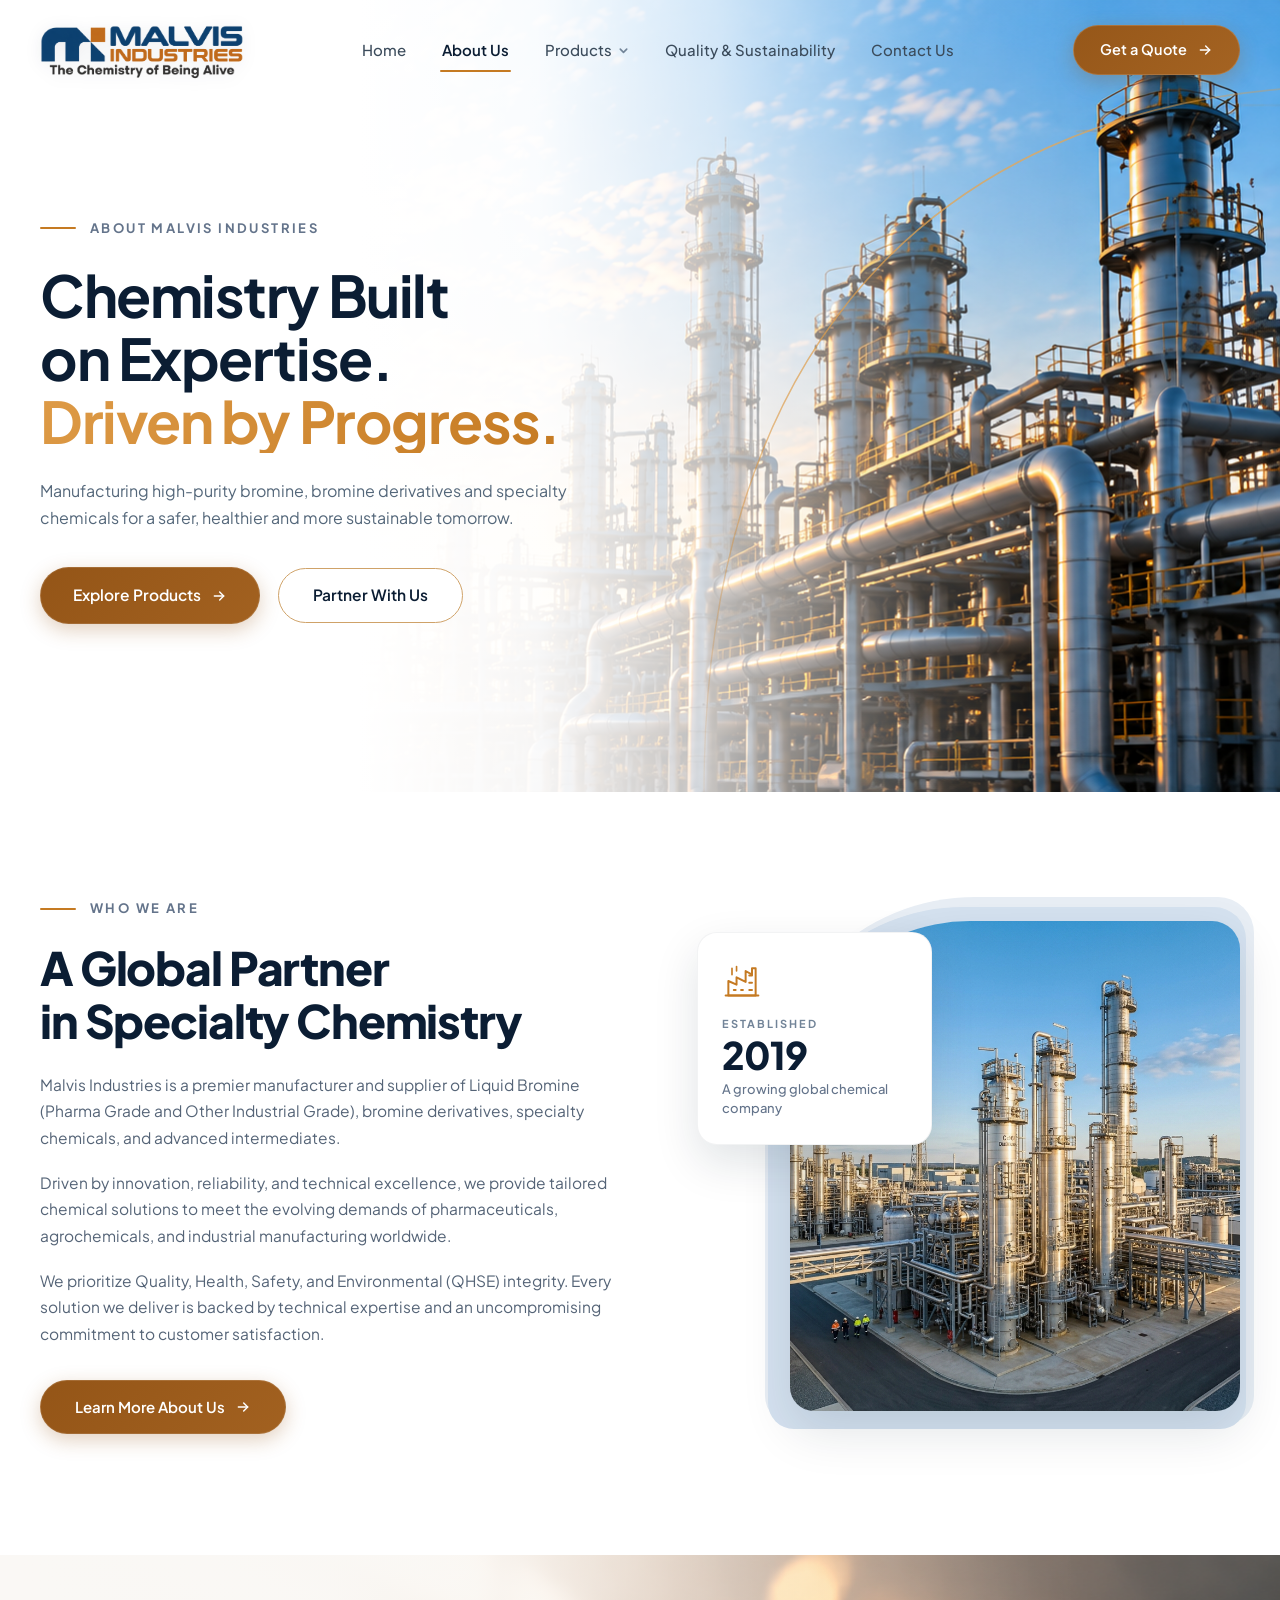
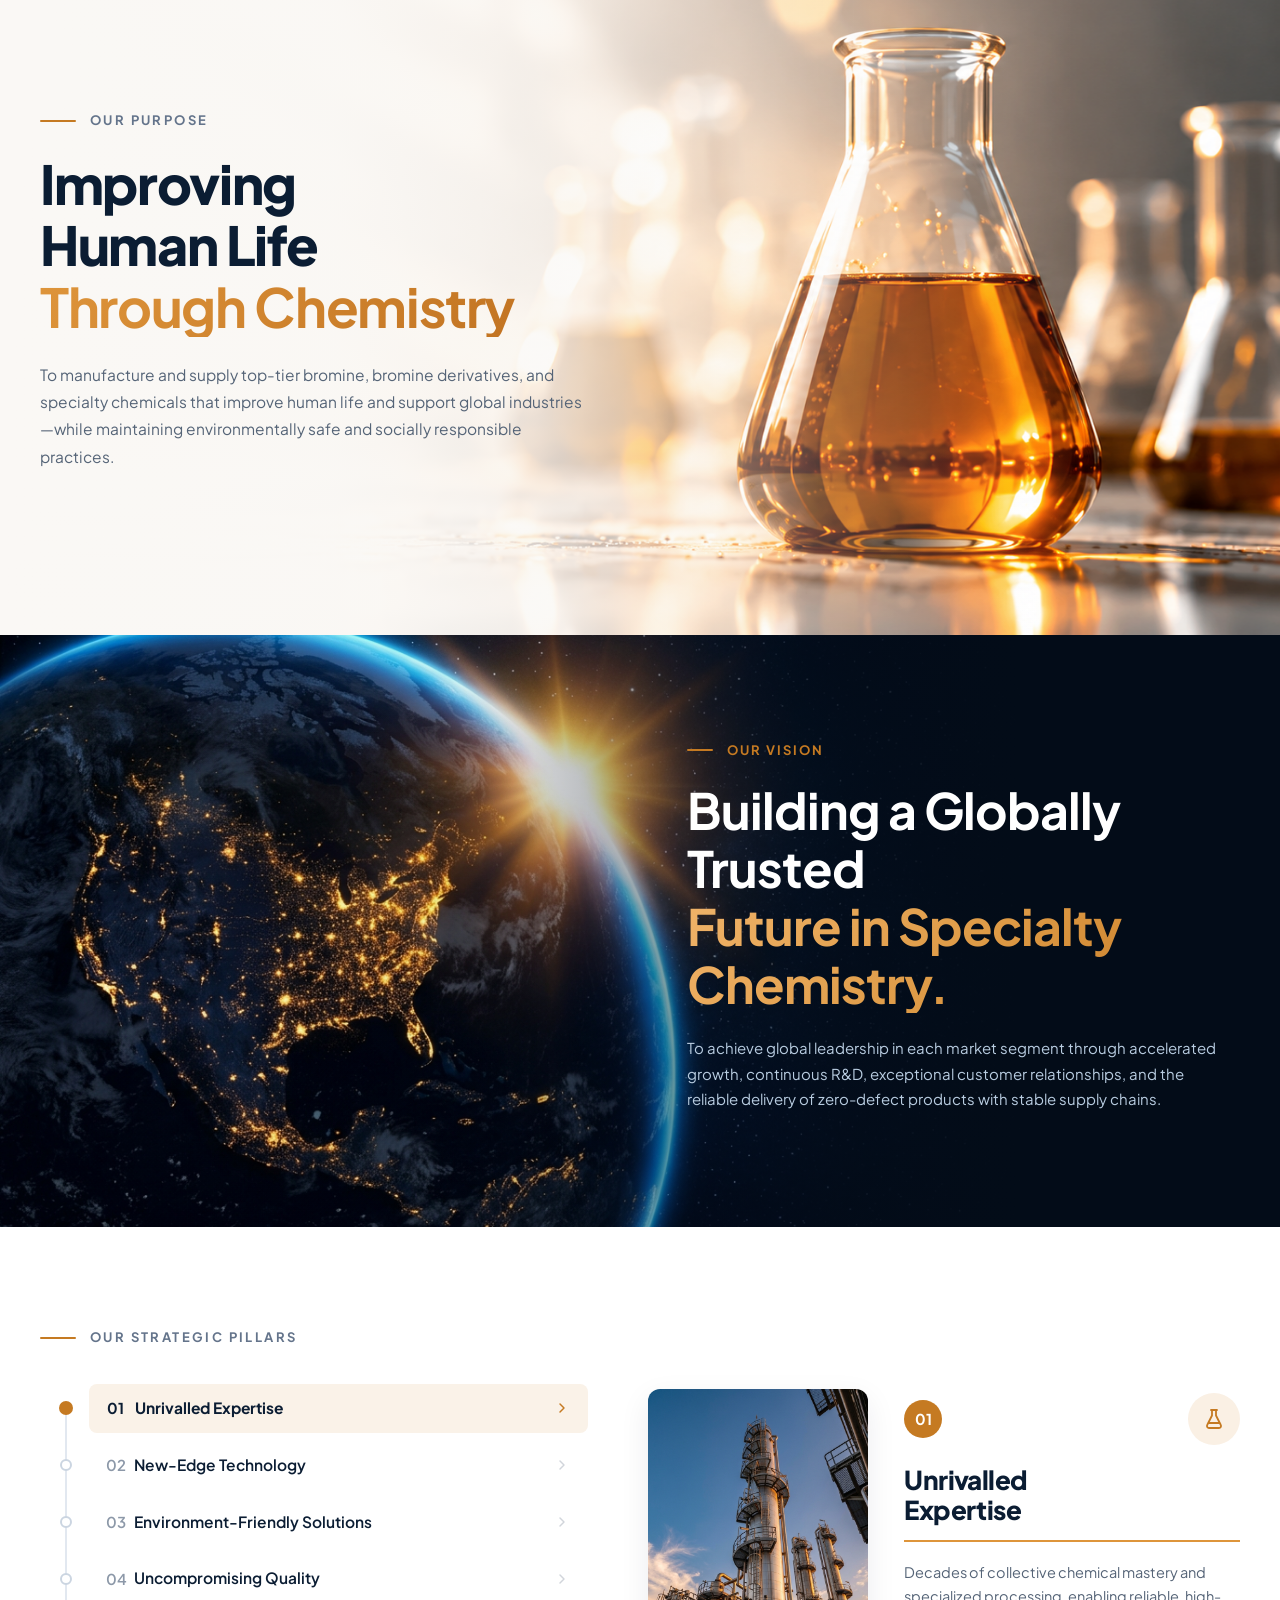
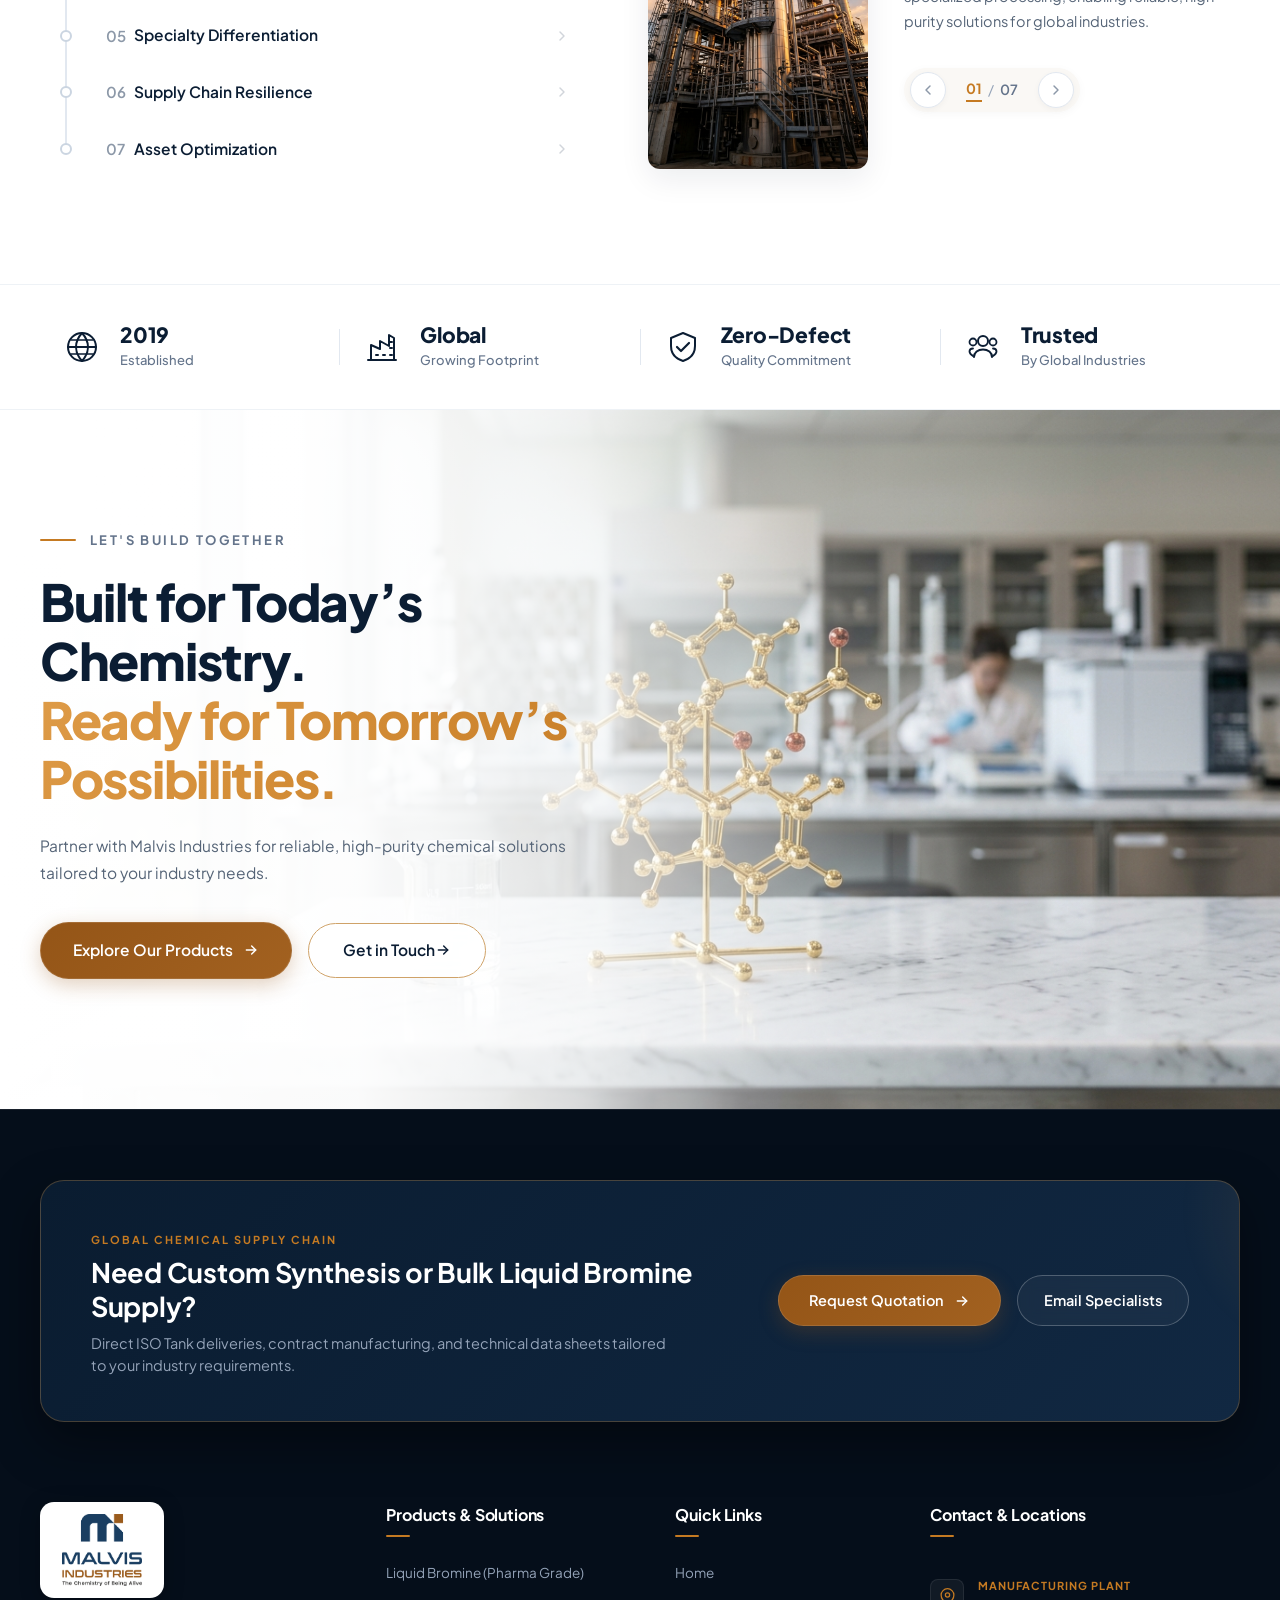
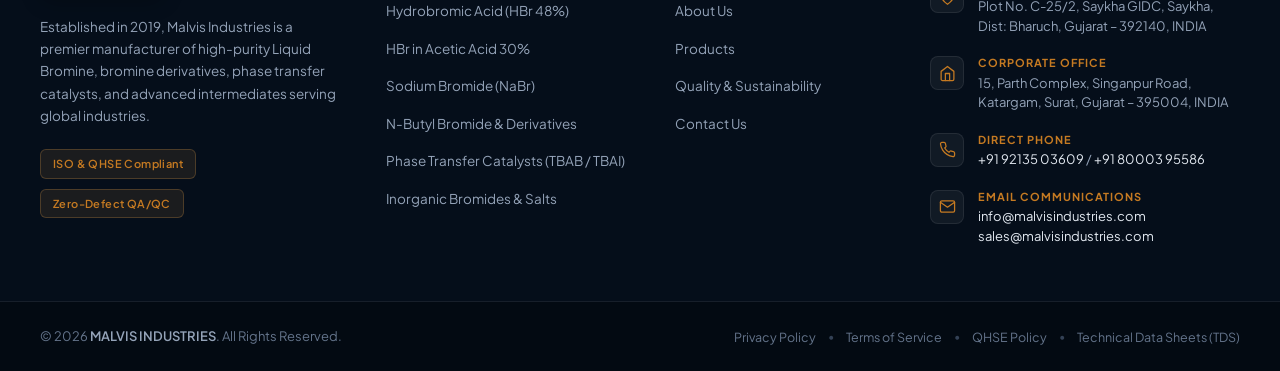
==== commit 38616db8: "Update site logos: add header and footer brand assets, responsive sizing, and favicon" ====
--- a/about.html
+++ b/about.html
@@ -10,8 +10,8 @@
   <link rel="preconnect" href="https://fonts.googleapis.com">
   <link rel="preconnect" href="https://fonts.gstatic.com" crossorigin>
   <link href="https://fonts.googleapis.com/css2?family=Plus+Jakarta+Sans:ital,wght@0,300;0,400;0,500;0,600;0,700;0,800;1,400;1,500&display=swap" rel="stylesheet">
-  
   <link rel="stylesheet" href="style.css">
+  <link rel="icon" type="image/png" href="assets/Malvis Logo_Final.png">
 </head>
 <body>
 
@@ -21,24 +21,7 @@
       
       <!-- Brand Logo -->
       <a href="index.html" class="brand-logo" aria-label="MALVIS INDUSTRIES Homepage">
-        <div class="brand-top-row">
-          <div class="logo-icon-wrap">
-            <!-- 3D Beveled Ribbon M Logo -->
-            <svg class="logo-svg" viewBox="0 0 66 42" fill="none" xmlns="http://www.w3.org/2000/svg">
-              <rect x="0" y="3" width="16.5" height="39" fill="#081A38" rx="0.5" />
-              <path d="M16.5 3L33 23V42L16.5 22V3Z" fill="#050F22" />
-              <path d="M33 42V23L49.5 3V22L33 42Z" fill="#BA761A" />
-              <rect x="49.5" y="3" width="16.5" height="39" fill="#E5A135" rx="0.5" />
-              <polygon points="0,3 16.5,3 13.5,0 0,0" fill="#1C386B" />
-              <polygon points="49.5,3 66,3 66,0 52.5,0" fill="#F8C768" />
-            </svg>
-          </div>
-          <div class="brand-name-col">
-            <span class="brand-malvis">MALVIS</span>
-            <span class="brand-industries">INDUSTRIES</span>
-          </div>
-        </div>
-        <span class="brand-tagline">The Chemistry of Being Alive</span>
+        <img src="assets/headerlogo2.png" alt="MALVIS INDUSTRIES - The Chemistry of Being Alive" class="brand-logo-img">
       </a>
 
       <!-- Desktop Navigation Menu -->
@@ -687,32 +670,8 @@
           
           <!-- Column 1: Brand & Overview -->
           <div class="footer-col footer-col-brand">
-            <a href="index.html" class="footer-logo">
-              <div class="logo-icon-wrap">
-                <svg viewBox="0 0 66 42" fill="none" xmlns="http://www.w3.org/2000/svg" class="logo-svg">
-                  <defs>
-                    <linearGradient id="footerNavyRibbonGrad" x1="0%" y1="0%" x2="100%" y2="100%">
-                      <stop offset="0%" stop-color="#4B77A8" />
-                      <stop offset="45%" stop-color="#1B3B60" />
-                      <stop offset="100%" stop-color="#0B1D33" />
-                    </linearGradient>
-                    <linearGradient id="footerGoldRibbonGrad" x1="0%" y1="0%" x2="100%" y2="100%">
-                      <stop offset="0%" stop-color="#FCD299" />
-                      <stop offset="50%" stop-color="#E5A858" />
-                      <stop offset="100%" stop-color="#A86110" />
-                    </linearGradient>
-                  </defs>
-                  <path d="M4 39L4 7C4 4.5 6.5 2.8 8.8 3.8L18 8C20.2 9 21.5 11.2 21.5 13.6V39L14 34.5L4 39Z" fill="url(#footerNavyRibbonGrad)" />
-                  <path d="M21.5 39L33 19L44.5 39L36.8 34.5L33 28L29.2 34.5L21.5 39Z" fill="#142B47" opacity="0.95" />
-                  <path d="M44.5 39V13.6C44.5 11.2 45.8 9 48 8L57.2 3.8C59.5 2.8 62 4.5 62 7V39L52 34.5L44.5 39Z" fill="url(#footerGoldRibbonGrad)" />
-                  <path d="M18 8L33 29.5L48 8L33 17L18 8Z" fill="#FFFFFF" opacity="0.85" />
-                </svg>
-              </div>
-              <div class="brand-text">
-                <span class="brand-malvis text-white">MALVIS</span>
-                <span class="brand-industries text-gold">INDUSTRIES</span>
-                <span class="brand-tagline text-light-muted">The Chemistry of Being Alive</span>
-              </div>
+            <a href="index.html" class="footer-logo" aria-label="MALVIS INDUSTRIES Homepage">
+              <img src="assets/Malvis Logo_Final.png" alt="MALVIS INDUSTRIES - The Chemistry of Being Alive" class="footer-logo-img">
             </a>
 
             <p class="footer-about-text">
--- a/style.css
+++ b/style.css
@@ -54,6 +54,7 @@
   font-size: 16px;
   -webkit-font-smoothing: antialiased;
   -moz-osx-font-smoothing: grayscale;
+  overflow-x: hidden;
 }
 
 body {
@@ -96,13 +97,13 @@
   left: 0;
   width: 100%;
   z-index: 1000;
-  padding: 24px 0;
+  padding: 16px 0;
   background: transparent;
   transition: all var(--transition-normal);
 }
 
 .navbar-header.scrolled {
-  padding: 14px 0;
+  padding: 10px 0;
   background: rgba(255, 255, 255, 0.94);
   backdrop-filter: blur(16px);
   -webkit-backdrop-filter: blur(16px);
@@ -122,69 +123,34 @@
 
 /* Brand Logo */
 .brand-logo {
-  display: flex;
-  flex-direction: column;
-  align-items: flex-start;
-  gap: 3px;
+  display: inline-flex;
+  align-items: center;
+  text-decoration: none;
   transition: transform var(--transition-fast);
-  text-decoration: none;
+  flex-shrink: 0;
 }
 
 .brand-logo:hover {
   transform: translateY(-1px);
 }
 
-.brand-top-row {
-  display: flex;
-  align-items: center;
-  gap: 14px;
-}
-
-.logo-icon-wrap {
-  width: 58px;
-  height: 37px;
-  flex-shrink: 0;
-  display: flex;
-  align-items: center;
-  justify-content: center;
-}
-
-.logo-svg {
-  width: 100%;
-  height: 100%;
-  filter: drop-shadow(0 2px 4px rgba(8, 26, 56, 0.08));
-}
-
-.brand-name-col {
-  display: flex;
-  flex-direction: column;
-  justify-content: center;
-}
-
-.brand-malvis {
-  font-size: 27px;
-  font-weight: 800;
-  letter-spacing: 1.2px;
-  line-height: 0.95;
-  color: #081A38;
-}
-
-.brand-industries {
-  font-size: 11.5px;
-  font-weight: 700;
-  letter-spacing: 4.2px;
-  line-height: 1;
-  color: #081A38;
-  margin-top: 4px;
-}
-
-.brand-tagline {
-  font-size: 11px;
-  font-weight: 500;
-  letter-spacing: 1.1px;
-  color: #72859B;
-  margin-top: 2px;
-  white-space: nowrap;
+.brand-logo-img {
+  height: 68px;
+  width: auto;
+  max-width: 290px;
+  object-fit: contain;
+  display: block;
+  transition: height var(--transition-normal), transform var(--transition-fast), filter var(--transition-fast);
+  filter: drop-shadow(0 2px 8px rgba(8, 26, 56, 0.08));
+}
+
+.brand-logo:hover .brand-logo-img {
+  transform: scale(1.02);
+  filter: drop-shadow(0 4px 12px rgba(8, 26, 56, 0.14));
+}
+
+.navbar-header.scrolled .brand-logo-img {
+  height: 52px;
 }
 
 /* Center Nav Menu */
@@ -2874,10 +2840,28 @@
 }
 
 .footer-logo {
-  display: flex;
-  align-items: center;
-  gap: 14px;
+  display: inline-flex;
+  align-items: center;
+  justify-content: center;
+  padding: 12px 22px;
+  background: #FFFFFF;
+  border-radius: 14px;
+  box-shadow: 0 4px 20px rgba(0, 0, 0, 0.25);
+  transition: transform var(--transition-fast), box-shadow var(--transition-fast);
   text-decoration: none;
+}
+
+.footer-logo:hover {
+  transform: translateY(-2px);
+  box-shadow: 0 6px 24px rgba(222, 155, 71, 0.35);
+}
+
+.footer-logo-img {
+  height: 72px;
+  width: auto;
+  max-width: 100%;
+  object-fit: contain;
+  display: block;
 }
 
 .text-white {
@@ -3296,9 +3280,17 @@
     gap: 50px;
   }
 
+  .about-visual-wrapper {
+    display: flex;
+    flex-direction: column;
+    width: 100%;
+    max-width: 700px;
+    margin: 0 auto;
+  }
+
   .about-arch-frame {
     width: 100%;
-    height: 400px;
+    height: 380px;
     border-top-left-radius: 140px;
   }
 
@@ -3417,12 +3409,14 @@
     top: 0;
     right: -100%;
     width: 300px;
+    max-width: 85vw;
     height: 100vh;
     background: #FFFFFF;
     box-shadow: -10px 0 30px rgba(0, 0, 0, 0.1);
-    padding: 90px 30px 40px;
+    padding: 90px 24px 40px;
     transition: right var(--transition-normal);
     z-index: 1000;
+    overflow-y: auto;
   }
 
   .nav-menu.active {
@@ -3432,11 +3426,11 @@
   .nav-list {
     flex-direction: column;
     align-items: flex-start;
-    gap: 24px;
+    gap: 20px;
   }
 
   .nav-link {
-    font-size: 17px;
+    font-size: 16.5px;
   }
 
   .nav-item.has-dropdown {
@@ -3506,34 +3500,145 @@
     transform: translateY(-9.5px) rotate(-45deg);
   }
 
+  /* Hero Section Mobile Full-Background Layout */
   .hero-section,
   .about-hero-page {
-    padding-top: 130px;
-    padding-bottom: 70px;
-    min-height: auto;
+    position: relative;
+    min-height: 100vh;
+    min-height: 100dvh;
+    width: 100%;
+    display: flex;
+    align-items: center;
+    justify-content: flex-start;
+    padding-top: 110px;
+    padding-bottom: 75px;
+    background-color: #FFFFFF;
+    overflow: hidden;
+  }
+
+  .golden-arc-decor {
+    display: none;
   }
 
   .hero-bg-container,
   .about-hero-bg-container {
-    position: relative;
+    position: absolute;
+    top: 0;
+    left: 0;
+    right: 0;
+    bottom: 0;
     width: 100%;
-    height: 380px;
-    margin-top: 36px;
-    border-radius: 20px;
-    overflow: hidden;
+    height: 100%;
+    margin: 0;
+    border-radius: 0;
+    box-shadow: none;
+    border: none;
+    z-index: 1;
+    pointer-events: none;
+    opacity: 1;
+    background: transparent;
+  }
+
+  .hero-bg-image,
+  .about-hero-bg-container .hero-bg-image {
+    width: 100%;
+    height: 100%;
+    object-fit: cover;
+    object-position: right center; /* Crops from left, keeping flask and refinery visual */
+    display: block;
   }
 
   .hero-bg-overlay,
   .about-hero-bg-overlay {
+    position: absolute;
+    inset: 0;
+    width: 100%;
+    height: 100%;
+    z-index: 2;
     background: linear-gradient(
-      to bottom,
-      rgba(255, 255, 255, 0) 40%,
-      rgba(255, 255, 255, 0.95) 100%
+      180deg,
+      rgba(255, 255, 255, 0.97) 0%,
+      rgba(255, 255, 255, 0.93) 45%,
+      rgba(255, 255, 255, 0.78) 72%,
+      rgba(255, 255, 255, 0.5) 100%
+    ),
+    linear-gradient(
+      90deg,
+      rgba(255, 255, 255, 0.98) 0%,
+      rgba(255, 255, 255, 0.88) 55%,
+      rgba(255, 255, 255, 0.35) 100%
     );
   }
 
-  .hero-content {
+  .hero-container,
+  .about-hero-page .hero-container {
+    position: relative;
+    z-index: 10;
+    width: 100%;
     max-width: 100%;
+    padding: 0 28px;
+    margin: 0 auto;
+  }
+
+  .hero-content,
+  .about-hero-content {
+    max-width: 600px;
+    width: 100%;
+    display: flex;
+    flex-direction: column;
+    align-items: flex-start;
+  }
+
+  .hero-eyebrow {
+    display: flex;
+    align-items: center;
+    gap: 12px;
+    margin-bottom: 20px;
+  }
+
+  .hero-title,
+  .about-hero-title {
+    font-size: clamp(32px, 5.8vw, 48px);
+    line-height: 1.15;
+    letter-spacing: -0.02em;
+    margin-bottom: 20px;
+    width: 100%;
+    display: flex;
+    flex-direction: column;
+  }
+
+  .title-line-1,
+  .title-line-2 {
+    color: var(--color-primary-navy);
+  }
+
+  .title-line-3 {
+    color: var(--color-text-highlight);
+    font-weight: 600;
+  }
+
+  .hero-description,
+  .about-hero-description {
+    font-size: 15.5px;
+    line-height: 1.65;
+    color: #334155;
+    max-width: 520px;
+    margin-bottom: 30px;
+  }
+
+  .hero-actions {
+    display: flex;
+    align-items: center;
+    gap: 16px;
+    width: 100%;
+    flex-wrap: wrap;
+  }
+
+  .stats-section {
+    position: relative;
+    z-index: 20;
+    margin-top: -35px;
+    padding: 0 28px;
   }
 
   .products-header {
@@ -3559,8 +3664,12 @@
   }
 
   .sustainability-bg-container {
-    width: 60%;
-    opacity: 0.75;
+    width: 100%;
+    opacity: 0.35;
+  }
+
+  .sustainability-arc-decor {
+    display: none;
   }
 
   .sustainability-content {
@@ -3586,24 +3695,129 @@
 
   .modal-card {
     padding: 30px 20px;
+    max-height: 92vh;
+    overflow-y: auto;
   }
 }
 
 /* Small Mobile Screens (< 600px) */
 @media (max-width: 600px) {
+  .hero-section,
+  .about-hero-page {
+    padding-top: 100px;
+    padding-bottom: 60px;
+    min-height: calc(100svh - 10px);
+  }
+
+  .hero-container,
+  .about-hero-page .hero-container {
+    padding: 0 20px;
+  }
+
+  .hero-bg-image,
+  .about-hero-bg-container .hero-bg-image {
+    object-position: 85% center; /* Keep refinery & flask on right, cropped left */
+  }
+
+  .hero-bg-overlay,
+  .about-hero-bg-overlay {
+    background: linear-gradient(
+      180deg,
+      rgba(255, 255, 255, 0.97) 0%,
+      rgba(255, 255, 255, 0.92) 50%,
+      rgba(255, 255, 255, 0.76) 78%,
+      rgba(255, 255, 255, 0.52) 100%
+    ),
+    linear-gradient(
+      90deg,
+      rgba(255, 255, 255, 0.98) 0%,
+      rgba(255, 255, 255, 0.85) 60%,
+      rgba(255, 255, 255, 0.35) 100%
+    );
+  }
+
+  .hero-eyebrow {
+    margin-bottom: 14px;
+    gap: 10px;
+  }
+
+  .eyebrow-line {
+    width: 26px;
+  }
+
+  .eyebrow-text {
+    font-size: 11px;
+    letter-spacing: 1.8px;
+  }
+
+  .hero-title,
+  .about-hero-title {
+    font-size: clamp(29px, 7.6vw, 38px);
+    line-height: 1.16;
+    margin-bottom: 16px;
+  }
+
+  .hero-description,
+  .about-hero-description {
+    font-size: 14.5px;
+    line-height: 1.6;
+    margin-bottom: 24px;
+    color: #334155;
+  }
+
+  .hero-actions {
+    flex-direction: column;
+    align-items: stretch;
+    gap: 12px;
+    width: 100%;
+  }
+
+  .hero-actions .btn-primary,
+  .hero-actions .btn-secondary {
+    width: 100%;
+    justify-content: center;
+    text-align: center;
+    padding: 13px 20px;
+    font-size: 15px;
+  }
+
   .stats-section {
     margin-top: -25px;
     padding: 0 16px;
   }
 
   .stats-card {
-    grid-template-columns: 1fr;
-    gap: 20px;
-    padding: 20px 18px;
+    display: grid;
+    grid-template-columns: repeat(2, 1fr);
+    gap: 16px;
+    padding: 18px 16px;
+    border-radius: 16px;
+    background: rgba(255, 255, 255, 0.96);
+    backdrop-filter: blur(12px);
+    -webkit-backdrop-filter: blur(12px);
   }
 
   .stat-item {
     padding: 0;
+    gap: 12px;
+  }
+
+  .stat-icon-wrap {
+    width: 38px;
+    height: 38px;
+  }
+
+  .stat-icon-svg {
+    width: 30px;
+    height: 30px;
+  }
+
+  .stat-value {
+    font-size: 18px;
+  }
+
+  .stat-label {
+    font-size: 11px;
   }
 
   .about-section,
@@ -3682,6 +3896,12 @@
     padding: 0 16px;
   }
 
+  .about-visual-wrapper {
+    display: flex;
+    flex-direction: column;
+    width: 100%;
+  }
+
   .about-arch-frame {
     height: 300px;
     border-top-left-radius: 90px;
@@ -3875,41 +4095,93 @@
     padding: 0 16px;
   }
 
-  .hero-container {
+  .hero-section,
+  .about-hero-page {
+    padding-top: 92px;
+    padding-bottom: 50px;
+    min-height: 560px;
+  }
+
+  .hero-container,
+  .about-hero-page .hero-container {
     padding: 0 16px;
   }
 
-  .logo-icon-wrap {
-    width: 44px;
-    height: 30px;
-  }
-
-  .brand-malvis {
-    font-size: 20px;
-  }
-
-  .brand-industries {
-    font-size: 9.5px;
-    letter-spacing: 2.2px;
-  }
-
-  .brand-tagline {
-    font-size: 9px;
+  .hero-bg-image,
+  .about-hero-bg-container .hero-bg-image {
+    object-position: 85% center;
+  }
+
+  .brand-logo-img {
+    height: 48px;
+    max-width: 200px;
+  }
+
+  .footer-logo-img {
+    height: 60px;
   }
 
   .btn-quote {
     display: none;
+  }
+
+  .hero-title,
+  .about-hero-title {
+    font-size: clamp(26px, 7.5vw, 32px);
+    line-height: 1.18;
+    margin-bottom: 14px;
+  }
+
+  .hero-description,
+  .about-hero-description {
+    font-size: 13.5px;
+    line-height: 1.55;
+    margin-bottom: 22px;
   }
 
   .hero-actions {
     flex-direction: column;
     width: 100%;
     align-items: stretch;
+    gap: 10px;
   }
 
   .btn-primary, .btn-secondary {
     width: 100%;
     text-align: center;
+  }
+
+  .stats-section {
+    margin-top: -20px;
+    padding: 0 14px;
+  }
+
+  .stats-card {
+    grid-template-columns: repeat(2, 1fr);
+    gap: 12px;
+    padding: 16px 12px;
+  }
+
+  .stat-item {
+    gap: 8px;
+  }
+
+  .stat-icon-wrap {
+    width: 32px;
+    height: 32px;
+  }
+
+  .stat-icon-svg {
+    width: 26px;
+    height: 26px;
+  }
+
+  .stat-value {
+    font-size: 16px;
+  }
+
+  .stat-label {
+    font-size: 10px;
   }
 }
 
@@ -4599,12 +4871,37 @@
     grid-template-columns: repeat(3, 1fr);
   }
 
+  .products-strength-section {
+    padding: 80px 0;
+    min-height: auto;
+  }
+
   .strength-content-grid {
     grid-template-columns: 1fr;
+    gap: 0;
   }
 
   .strength-empty-col {
     display: none;
+  }
+
+  .strength-content {
+    max-width: 100%;
+    margin-left: 0;
+  }
+
+  .strength-bg-img {
+    opacity: 0.35;
+    object-position: center;
+  }
+
+  .strength-bg-overlay {
+    background: linear-gradient(
+      180deg,
+      rgba(3, 12, 24, 0.94) 0%,
+      rgba(3, 12, 24, 0.88) 45%,
+      rgba(3, 12, 24, 0.96) 100%
+    );
   }
 }
 
@@ -4640,8 +4937,52 @@
     opacity: 0.2;
   }
 
+  .products-strength-section {
+    padding: 65px 0 75px;
+  }
+
+  .strength-title {
+    font-size: clamp(28px, 6vw, 36px);
+    line-height: 1.18;
+    margin-bottom: 16px;
+  }
+
+  .strength-description {
+    font-size: 14.5px;
+    line-height: 1.65;
+    color: #CBD5E1;
+    margin-bottom: 26px;
+    max-width: 100%;
+  }
+
   .strength-badges-row {
     grid-template-columns: repeat(2, 1fr);
+    gap: 14px;
+  }
+
+  .strength-badge-item {
+    background: rgba(255, 255, 255, 0.05);
+    border: 1px solid rgba(255, 255, 255, 0.1);
+    padding: 16px 14px;
+    border-radius: 12px;
+    backdrop-filter: blur(8px);
+    -webkit-backdrop-filter: blur(8px);
+    gap: 10px;
+  }
+
+  .strength-badge-icon {
+    width: 38px;
+    height: 38px;
+    border-radius: 8px;
+    background: rgba(222, 149, 59, 0.15);
+    border: 1px solid rgba(222, 149, 59, 0.35);
+  }
+
+  .strength-badge-label {
+    font-size: 13px;
+    font-weight: 600;
+    color: #F8FAFC;
+    line-height: 1.35;
   }
 }
 
@@ -4660,6 +5001,47 @@
 
   .quaternary-cards-row {
     grid-template-columns: 1fr;
+  }
+
+  .products-strength-section {
+    padding: 55px 0 65px;
+  }
+
+  .strength-title {
+    font-size: clamp(25px, 7.2vw, 30px);
+    line-height: 1.2;
+    margin-bottom: 14px;
+  }
+
+  .strength-description {
+    font-size: 13.5px;
+    line-height: 1.58;
+    margin-bottom: 22px;
+  }
+
+  .strength-badges-row {
+    grid-template-columns: repeat(2, 1fr);
+    gap: 10px;
+  }
+
+  .strength-badge-item {
+    padding: 14px 12px;
+    border-radius: 10px;
+  }
+
+  .strength-badge-icon {
+    width: 34px;
+    height: 34px;
+  }
+
+  .strength-badge-icon svg {
+    width: 18px;
+    height: 18px;
+  }
+
+  .strength-badge-label {
+    font-size: 12px;
+    line-height: 1.3;
   }
 
   .products-cta-right {
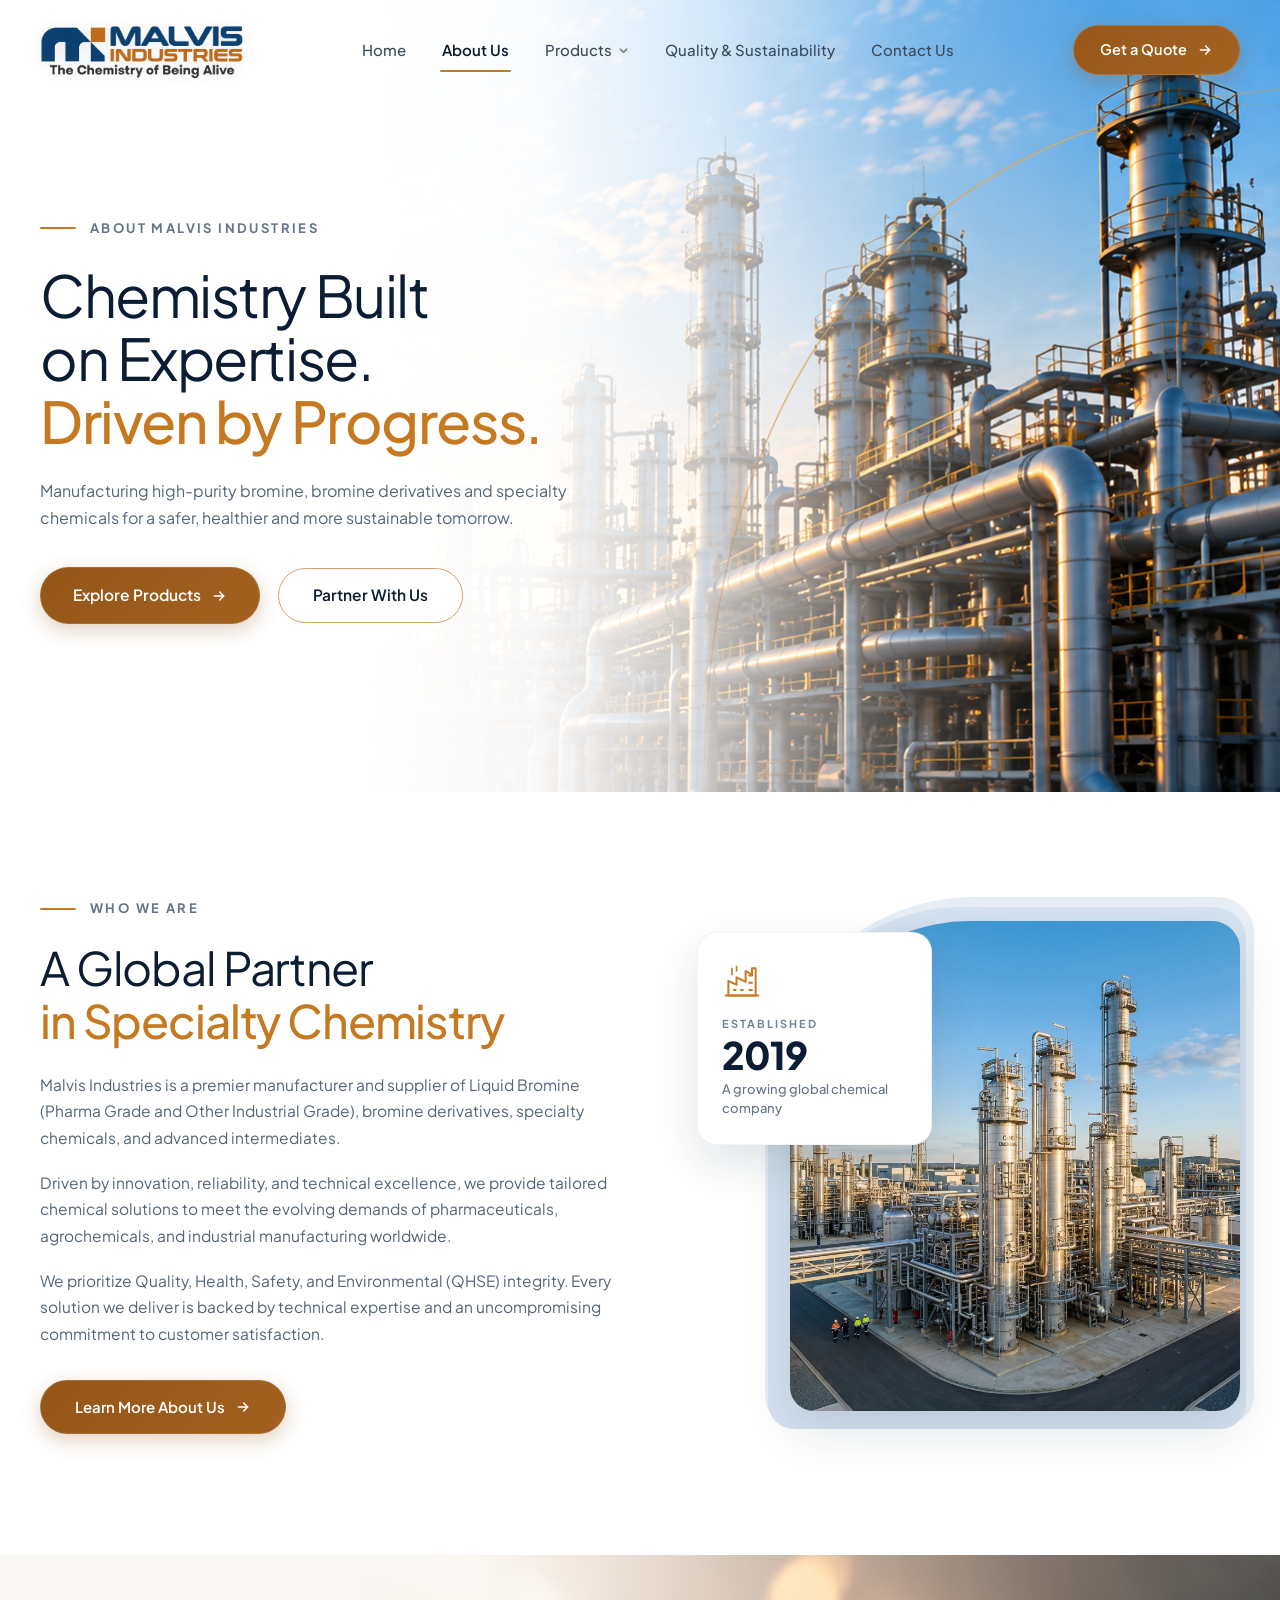
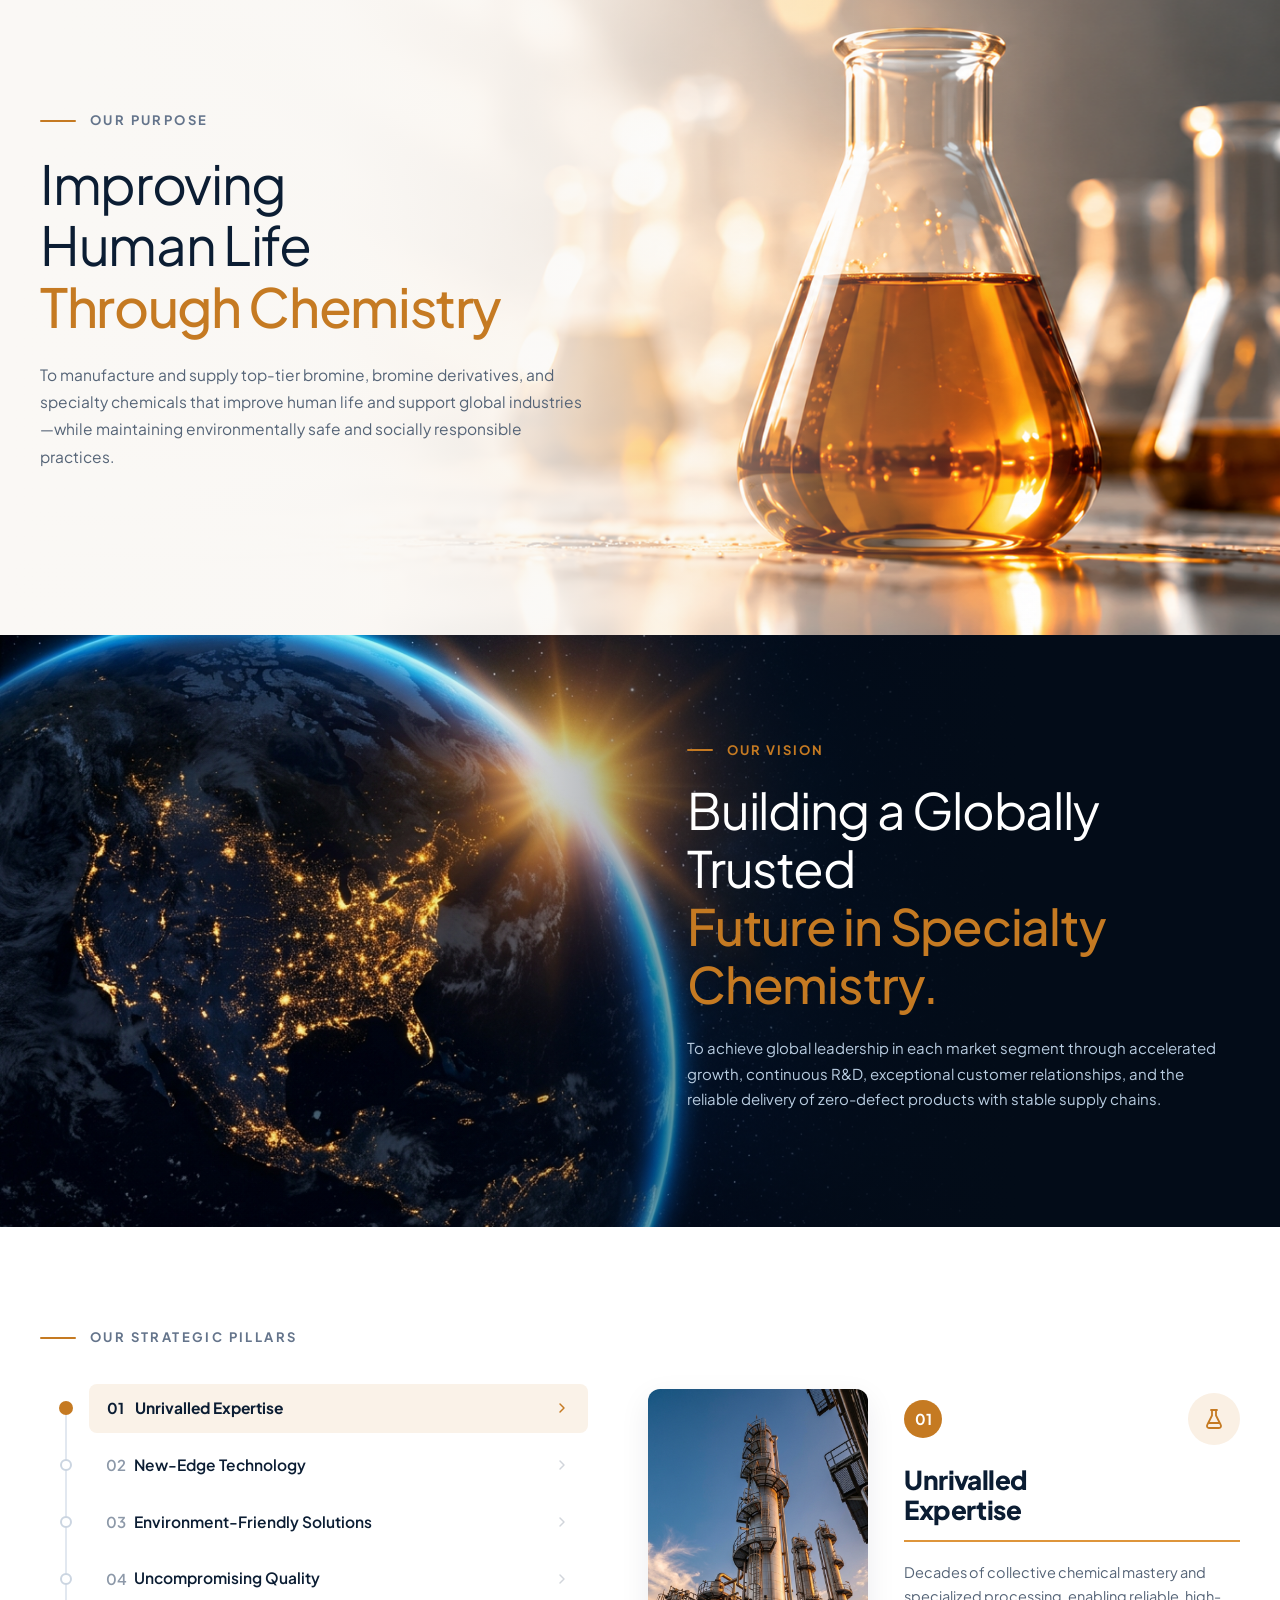
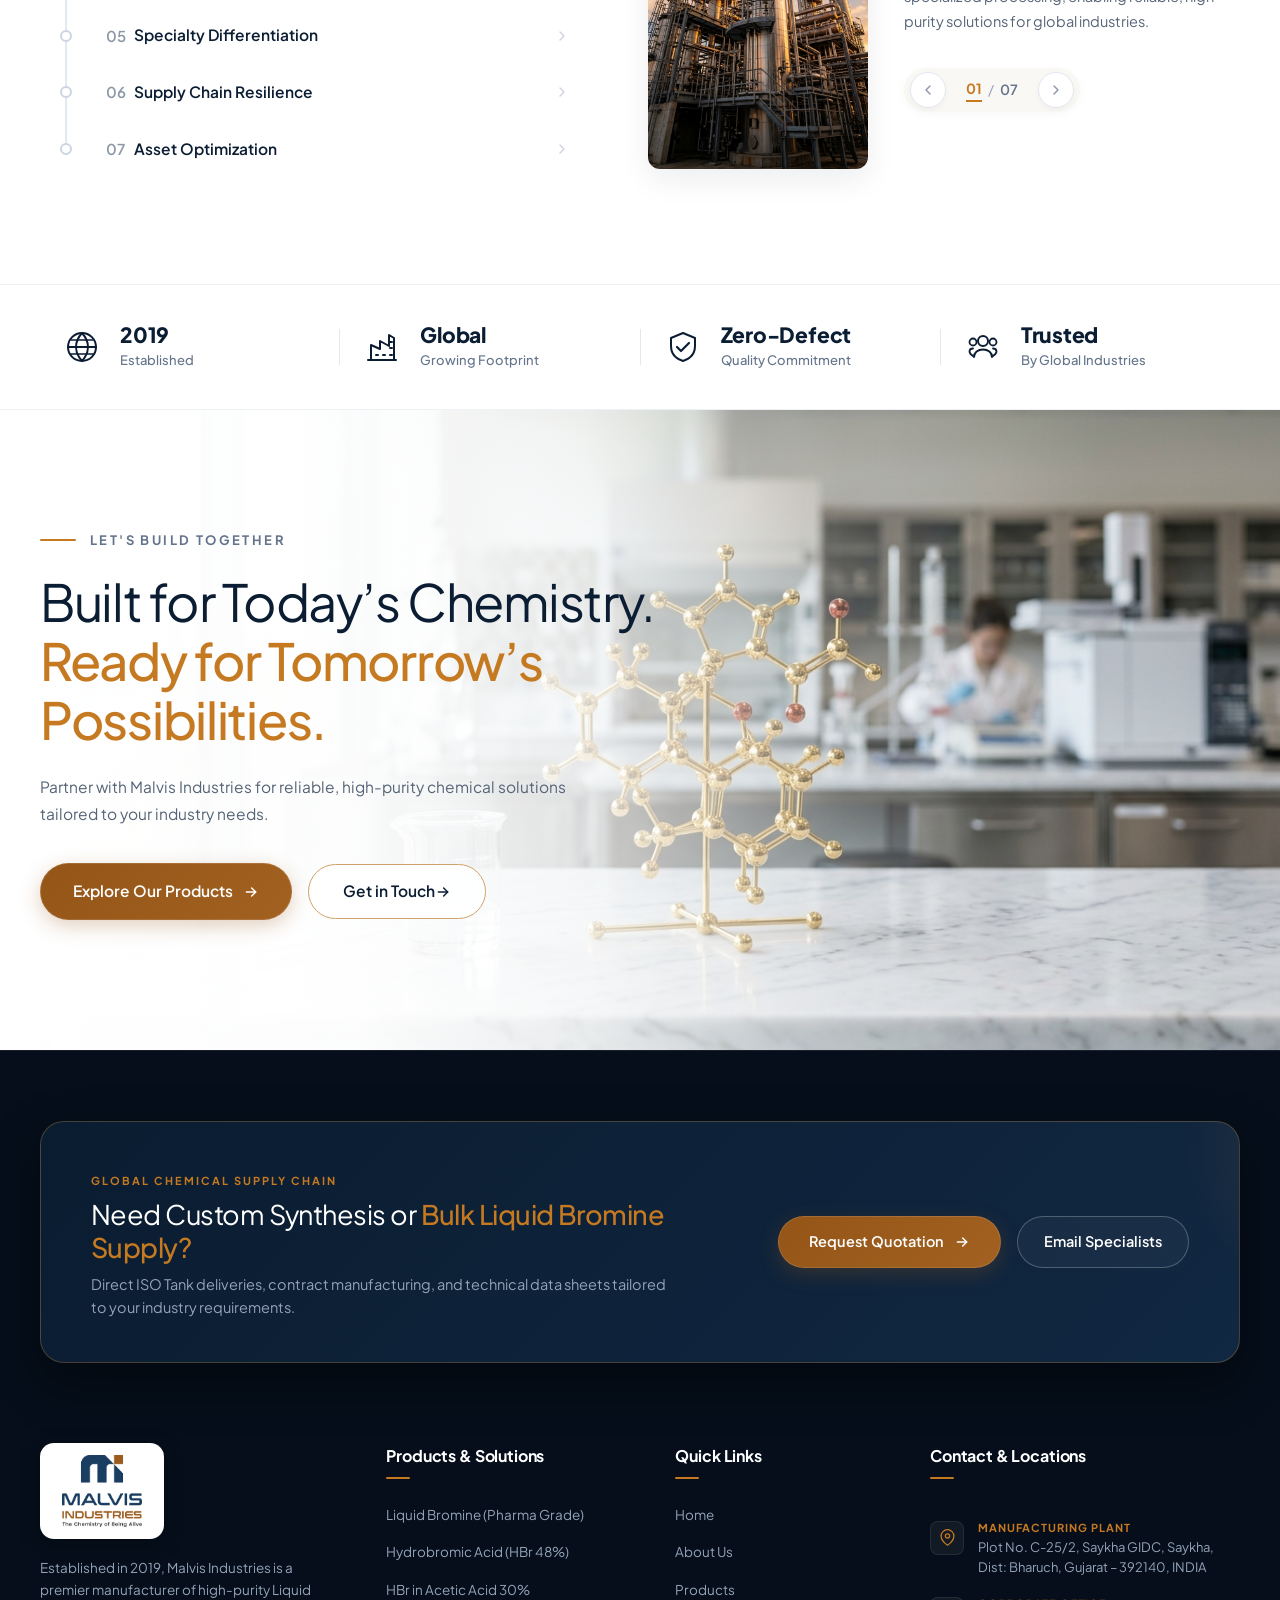
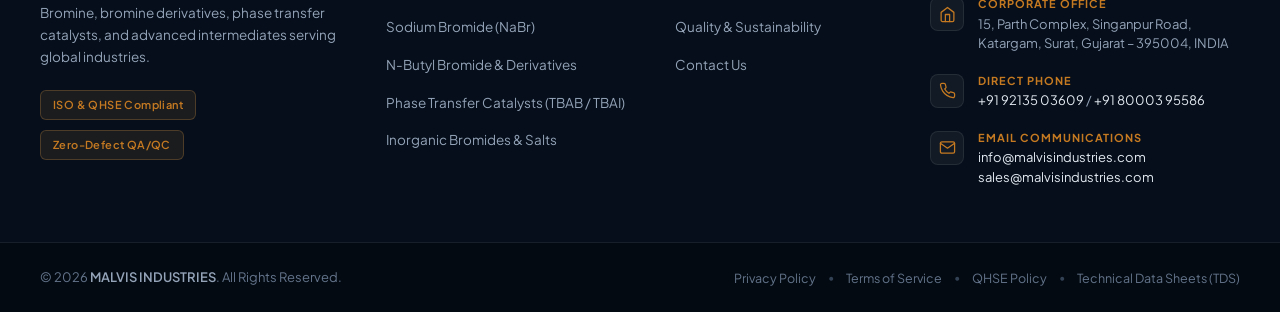
==== commit 04e319f1: "Harmonize all section and hero title typography across website to match home hero style" ====
--- a/about.html
+++ b/about.html
@@ -254,8 +254,8 @@
             </div>
 
             <h2 class="who-we-are-title">
-              A Global Partner<br>
-              in Specialty Chemistry
+              <span class="title-dark">A Global Partner</span>
+              <span class="title-amber">in Specialty Chemistry</span>
             </h2>
 
             <p class="who-we-are-text">
@@ -645,7 +645,7 @@
         <div class="footer-cta-card">
           <div class="footer-cta-content">
             <span class="footer-cta-badge">Global Chemical Supply Chain</span>
-            <h3 class="footer-cta-title">Need Custom Synthesis or Bulk Liquid Bromine Supply?</h3>
+            <h3 class="footer-cta-title"><span class="title-white">Need Custom Synthesis or</span> <span class="title-amber">Bulk Liquid Bromine Supply?</span></h3>
             <p class="footer-cta-desc">Direct ISO Tank deliveries, contract manufacturing, and technical data sheets tailored to your industry requirements.</p>
           </div>
           <div class="footer-cta-actions">
--- a/style.css
+++ b/style.css
@@ -87,6 +87,44 @@
   display: block;
 }
 
+/* --- Global Typography System for Headings & Titles --- */
+h1, h2, h3, h4, h5, h6 {
+  font-family: var(--font-main);
+  font-weight: 400;
+  letter-spacing: -0.025em;
+  color: var(--color-primary-navy);
+}
+
+/* Master Title Classes (Harmonizing all page headings to hero aesthetic) */
+.title-dark,
+.title-line-dark,
+.title-line-1,
+.title-line-2,
+.bold-navy,
+.purpose-title-dark,
+.lets-build-dark {
+  color: var(--color-primary-navy) !important;
+  font-weight: 400 !important;
+}
+
+.title-amber,
+.title-line-amber,
+.title-line-3,
+.bold-amber,
+.purpose-title-amber,
+.lets-build-amber {
+  color: var(--color-amber-gold) !important;
+  font-weight: 500 !important;
+  background: none !important;
+  -webkit-background-clip: unset !important;
+  -webkit-text-fill-color: initial !important;
+}
+
+.title-white {
+  color: #FFFFFF !important;
+  font-weight: 400 !important;
+}
+
 /* ==========================================================================
    NAVIGATION BAR (HEADER)
    ========================================================================== */
@@ -899,9 +937,9 @@
 
 .about-title {
   font-size: clamp(38px, 4.2vw, 56px);
-  font-weight: 300;
+  font-weight: 400;
   line-height: 1.12;
-  letter-spacing: -0.02em;
+  letter-spacing: -0.025em;
   margin-bottom: 24px;
   display: flex;
   flex-direction: column;
@@ -909,7 +947,7 @@
 
 .title-line-dark {
   color: var(--color-primary-navy);
-  font-weight: 300;
+  font-weight: 400;
 }
 
 .title-line-amber {
@@ -1109,7 +1147,7 @@
 
 .about-hero-title {
   font-size: clamp(40px, 4.5vw, 68px);
-  font-weight: 700;
+  font-weight: 400;
   line-height: 1.1;
   letter-spacing: -0.025em;
   margin-bottom: 24px;
@@ -1123,15 +1161,14 @@
 
 .bold-navy {
   color: var(--color-primary-navy);
-  font-weight: 700;
+  font-weight: 400;
 }
 
 .bold-amber {
   color: var(--color-amber-gold);
-  font-weight: 700;
-  background: linear-gradient(135deg, #DE9B47 0%, #C57A22 100%);
-  -webkit-background-clip: text;
-  -webkit-text-fill-color: transparent;
+  font-weight: 500;
+  background: none;
+  -webkit-text-fill-color: initial;
 }
 
 .about-hero-description {
@@ -1170,11 +1207,13 @@
 
 .who-we-are-title {
   font-size: clamp(34px, 3.6vw, 46px);
-  font-weight: 800;
+  font-weight: 400;
   color: var(--color-primary-navy);
   line-height: 1.16;
   letter-spacing: -0.025em;
   margin-bottom: 24px;
+  display: flex;
+  flex-direction: column;
 }
 
 .who-we-are-text {
@@ -1401,7 +1440,7 @@
 
 .purpose-title {
   font-size: clamp(38px, 4.2vw, 56px);
-  font-weight: 800;
+  font-weight: 400;
   line-height: 1.14;
   letter-spacing: -0.025em;
   margin-bottom: 24px;
@@ -1411,15 +1450,16 @@
 
 .purpose-title-dark {
   color: var(--color-primary-navy);
-  font-weight: 800;
+  font-weight: 400;
+  display: block;
 }
 
 .purpose-title-amber {
-  color: #BA6A1B;
-  font-weight: 700;
-  background: linear-gradient(135deg, #DE953B 0%, #BA6A1B 100%);
-  -webkit-background-clip: text;
-  -webkit-text-fill-color: transparent;
+  color: var(--color-amber-gold);
+  font-weight: 500;
+  background: none;
+  -webkit-text-fill-color: initial;
+  display: block;
 }
 
 .purpose-description {
@@ -1531,22 +1571,25 @@
 
 .vision-title {
   font-size: clamp(36px, 4vw, 50px);
-  font-weight: 700;
+  font-weight: 400;
   line-height: 1.16;
-  letter-spacing: -0.02em;
+  letter-spacing: -0.025em;
   margin-bottom: 22px;
-}
-
-.title-white {
+  display: flex;
+  flex-direction: column;
+}
+
+.vision-title .title-white {
   color: #FFFFFF;
+  font-weight: 400;
   display: block;
 }
 
-.title-amber {
+.vision-title .title-amber {
   color: #DE953B;
-  background: linear-gradient(135deg, #F0B25E 0%, #DE953B 100%);
-  -webkit-background-clip: text;
-  -webkit-text-fill-color: transparent;
+  font-weight: 500;
+  background: none;
+  -webkit-text-fill-color: initial;
   display: block;
 }
 
@@ -2007,7 +2050,7 @@
 
 .lets-build-title {
   font-size: clamp(36px, 4vw, 52px);
-  font-weight: 800;
+  font-weight: 400;
   line-height: 1.15;
   letter-spacing: -0.025em;
   margin-bottom: 24px;
@@ -2017,13 +2060,16 @@
 
 .lets-build-dark {
   color: var(--color-primary-navy);
+  font-weight: 400;
+  display: block;
 }
 
 .lets-build-amber {
   color: var(--color-amber-gold);
-  background: linear-gradient(135deg, #DE9B47 0%, #C57A22 100%);
-  -webkit-background-clip: text;
-  -webkit-text-fill-color: transparent;
+  font-weight: 500;
+  background: none;
+  -webkit-text-fill-color: initial;
+  display: block;
 }
 
 .lets-build-description {
@@ -2082,9 +2128,9 @@
 
 .products-title {
   font-size: clamp(34px, 3.8vw, 48px);
-  font-weight: 700;
+  font-weight: 400;
   line-height: 1.15;
-  letter-spacing: -0.02em;
+  letter-spacing: -0.025em;
   color: var(--color-primary-navy);
   display: flex;
   flex-direction: column;
@@ -2261,9 +2307,9 @@
 
 .industries-title {
   font-size: clamp(34px, 3.8vw, 48px);
-  font-weight: 700;
+  font-weight: 400;
   line-height: 1.15;
-  letter-spacing: -0.02em;
+  letter-spacing: -0.025em;
   color: var(--color-primary-navy);
   display: flex;
   flex-direction: column;
@@ -2492,22 +2538,25 @@
 
 .banner-title {
   font-size: clamp(32px, 3.4vw, 44px);
-  font-weight: 700;
+  font-weight: 400;
   line-height: 1.15;
-  letter-spacing: -0.02em;
+  letter-spacing: -0.025em;
   display: flex;
   flex-direction: column;
 }
 
-.title-white {
+.banner-title .title-white {
   color: #FFFFFF;
-}
-
-.title-amber {
-  color: var(--color-amber-gold);
-  background: linear-gradient(135deg, #F0B369 0%, #DE9B47 50%, #C57A22 100%);
-  -webkit-background-clip: text;
-  -webkit-text-fill-color: transparent;
+  font-weight: 400;
+  display: block;
+}
+
+.banner-title .title-amber {
+  color: #DE953B;
+  font-weight: 500;
+  background: none;
+  -webkit-text-fill-color: initial;
+  display: block;
 }
 
 .banner-right {
@@ -2646,7 +2695,7 @@
 
 .sustainability-title {
   font-size: clamp(34px, 3.8vw, 48px);
-  font-weight: 800;
+  font-weight: 400;
   line-height: 1.15;
   letter-spacing: -0.025em;
   display: flex;
@@ -2660,17 +2709,18 @@
 
 .sustainability-title-line:first-child {
   color: #0B1D33;
+  font-weight: 400;
 }
 
 .sustainability-title .text-navy {
   color: #0B1D33;
-  font-weight: 800;
+  font-weight: 400;
   margin-right: 8px;
 }
 
 .sustainability-title .text-muted {
-  color: #8C98A8;
-  font-weight: 400;
+  color: var(--color-amber-gold);
+  font-weight: 500;
 }
 
 .sustainability-description {
@@ -2771,11 +2821,23 @@
 
 .footer-cta-title {
   font-size: clamp(20px, 2.2vw, 27px);
-  font-weight: 700;
+  font-weight: 400;
   color: #FFFFFF;
   line-height: 1.25;
   margin-bottom: 8px;
-  letter-spacing: -0.01em;
+  letter-spacing: -0.02em;
+}
+
+.footer-cta-title .title-white {
+  color: #FFFFFF;
+  font-weight: 400;
+  display: inline;
+}
+
+.footer-cta-title .title-amber {
+  color: #DE953B;
+  font-weight: 500;
+  display: inline;
 }
 
 .footer-cta-desc {
@@ -3614,7 +3676,7 @@
 
   .title-line-3 {
     color: var(--color-text-highlight);
-    font-weight: 600;
+    font-weight: 500;
   }
 
   .hero-description,
@@ -4304,7 +4366,7 @@
 
 .products-hero-title {
   font-size: clamp(38px, 4.2vw, 54px);
-  font-weight: 800;
+  font-weight: 400;
   line-height: 1.14;
   letter-spacing: -0.025em;
   margin-bottom: 24px;
@@ -4314,6 +4376,14 @@
 
 .products-hero-title .title-dark {
   color: var(--color-primary-navy);
+  font-weight: 400;
+  display: block;
+}
+
+.products-hero-title .title-amber {
+  color: var(--color-amber-gold);
+  font-weight: 500;
+  display: block;
 }
 
 .products-hero-description {
@@ -4712,9 +4782,24 @@
 
 .strength-title {
   font-size: clamp(34px, 3.8vw, 48px);
-  font-weight: 700;
+  font-weight: 400;
   line-height: 1.16;
+  letter-spacing: -0.025em;
   margin-bottom: 18px;
+  display: flex;
+  flex-direction: column;
+}
+
+.strength-title .title-white {
+  color: #FFFFFF;
+  font-weight: 400;
+  display: block;
+}
+
+.strength-title .title-amber {
+  color: #DE953B;
+  font-weight: 500;
+  display: block;
 }
 
 .strength-description {
@@ -4817,10 +4902,13 @@
 
 .products-cta-title {
   font-size: clamp(30px, 3.2vw, 42px);
-  font-weight: 800;
+  font-weight: 400;
   color: var(--color-primary-navy);
   line-height: 1.2;
+  letter-spacing: -0.025em;
   margin-bottom: 12px;
+  display: flex;
+  flex-direction: column;
 }
 
 .products-cta-desc {
@@ -5168,7 +5256,7 @@
 
 .quality-hero-title {
   font-size: clamp(38px, 4.4vw, 56px);
-  font-weight: 800;
+  font-weight: 400;
   line-height: 1.14;
   letter-spacing: -0.025em;
   margin-bottom: 24px;
@@ -5178,10 +5266,14 @@
 
 .quality-hero-title .title-dark {
   color: var(--color-primary-navy);
+  font-weight: 400;
+  display: block;
 }
 
 .quality-hero-title .title-amber {
   color: var(--color-amber-gold);
+  font-weight: 500;
+  display: block;
 }
 
 .quality-hero-description {
@@ -5293,7 +5385,7 @@
 
 .excellence-title {
   font-size: clamp(34px, 3.6vw, 48px);
-  font-weight: 800;
+  font-weight: 400;
   line-height: 1.15;
   letter-spacing: -0.025em;
   margin-bottom: 22px;
@@ -5303,10 +5395,14 @@
 
 .excellence-title .title-dark {
   color: var(--color-primary-navy);
+  font-weight: 400;
+  display: block;
 }
 
 .excellence-title .title-amber {
   color: var(--color-amber-gold);
+  font-weight: 500;
+  display: block;
 }
 
 .excellence-description {
@@ -5480,18 +5576,24 @@
 
 .framework-title {
   font-size: clamp(34px, 3.8vw, 48px);
-  font-weight: 800;
+  font-weight: 400;
   line-height: 1.18;
   letter-spacing: -0.025em;
   margin-bottom: 16px;
+  display: flex;
+  flex-direction: column;
 }
 
 .framework-title .title-dark {
   color: var(--color-primary-navy);
+  font-weight: 400;
+  display: block;
 }
 
 .framework-title .title-amber {
-  color: #DE953B;
+  color: var(--color-amber-gold);
+  font-weight: 500;
+  display: block;
 }
 
 .framework-desc {
@@ -5675,23 +5777,31 @@
 
 .quality-sustainability-title {
   font-size: clamp(28px, 3.2vw, 44px);
-  font-weight: 800;
+  font-weight: 400;
   line-height: 1.18;
   letter-spacing: -0.025em;
   margin-bottom: 20px;
   color: #FFFFFF;
+  display: flex;
+  flex-direction: column;
 }
 
 .quality-sustainability-title .title-line {
   display: block;
-  white-space: nowrap;
+}
+
+.quality-sustainability-title .title-white {
+  color: #FFFFFF;
+  font-weight: 400;
+  display: block;
 }
 
 .quality-sustainability-title .title-amber {
-  display: inline !important;
-  color: #DE953B;
-  background: none;
-  -webkit-text-fill-color: #DE953B;
+  display: block !important;
+  color: #DE953B !important;
+  font-weight: 500 !important;
+  background: none !important;
+  -webkit-text-fill-color: #DE953B !important;
 }
 
 .quality-sustainability-desc {
@@ -5867,7 +5977,7 @@
 
 .health-safety-title {
   font-size: clamp(34px, 3.8vw, 48px);
-  font-weight: 800;
+  font-weight: 400;
   line-height: 1.15;
   letter-spacing: -0.025em;
   margin-bottom: 20px;
@@ -5876,14 +5986,17 @@
 }
 
 .health-safety-title .title-dark {
-  color: #0A1C2E;
+  color: var(--color-primary-navy);
+  font-weight: 400;
+  display: block;
 }
 
 .health-safety-title .title-amber {
-  display: inline !important;
-  color: #DE953B !important;
+  display: block !important;
+  color: var(--color-amber-gold) !important;
+  font-weight: 500 !important;
   background: none !important;
-  -webkit-text-fill-color: #DE953B !important;
+  -webkit-text-fill-color: initial !important;
 }
 
 .health-safety-desc {
@@ -6062,17 +6175,23 @@
 
 .quality-cta-title {
   font-size: clamp(32px, 3.4vw, 44px);
-  font-weight: 800;
+  font-weight: 400;
   line-height: 1.2;
-  letter-spacing: -0.02em;
+  letter-spacing: -0.025em;
+  display: flex;
+  flex-direction: column;
 }
 
 .quality-cta-title .title-white {
   color: #FFFFFF;
+  font-weight: 400;
+  display: block;
 }
 
 .quality-cta-title .title-amber {
   color: #DE953B;
+  font-weight: 500;
+  display: block;
 }
 
 .quality-cta-right {
@@ -6294,7 +6413,7 @@
 
 .contact-hero-title {
   font-size: clamp(38px, 4.2vw, 54px);
-  font-weight: 800;
+  font-weight: 400;
   line-height: 1.12;
   letter-spacing: -0.025em;
   margin-bottom: 20px;
@@ -6303,14 +6422,17 @@
 }
 
 .contact-hero-title .title-dark {
-  color: #0A1C2E;
+  color: var(--color-primary-navy);
+  font-weight: 400;
+  display: block;
 }
 
 .contact-hero-title .title-amber {
-  display: inline !important;
-  color: #DE953B !important;
+  display: block !important;
+  color: var(--color-amber-gold) !important;
+  font-weight: 500 !important;
   background: none !important;
-  -webkit-text-fill-color: #DE953B !important;
+  -webkit-text-fill-color: initial !important;
 }
 
 .contact-hero-desc {
@@ -6468,10 +6590,12 @@
 
 .contact-form-heading {
   font-size: 32px;
-  font-weight: 800;
+  font-weight: 400;
   color: #0A1C2E;
   margin-bottom: 8px;
-  letter-spacing: -0.02em;
+  letter-spacing: -0.025em;
+  display: flex;
+  gap: 8px;
 }
 
 .contact-form-sub {
@@ -6649,10 +6773,12 @@
 
 .reach-card-heading {
   font-size: 32px;
-  font-weight: 800;
+  font-weight: 400;
   color: #FFFFFF;
   margin-bottom: 12px;
-  letter-spacing: -0.02em;
+  letter-spacing: -0.025em;
+  display: flex;
+  gap: 8px;
 }
 
 .reach-card-sub {
@@ -6801,7 +6927,7 @@
 
 .location-title {
   font-size: clamp(34px, 3.8vw, 48px);
-  font-weight: 800;
+  font-weight: 400;
   line-height: 1.15;
   letter-spacing: -0.025em;
   margin-bottom: 18px;
@@ -6810,14 +6936,17 @@
 }
 
 .location-title .title-dark {
-  color: #0A1C2E;
+  color: var(--color-primary-navy);
+  font-weight: 400;
+  display: block;
 }
 
 .location-title .title-amber {
-  display: inline !important;
-  color: #DE953B !important;
+  display: block !important;
+  color: var(--color-amber-gold) !important;
+  font-weight: 500 !important;
   background: none !important;
-  -webkit-text-fill-color: #DE953B !important;
+  -webkit-text-fill-color: initial !important;
 }
 
 .location-desc {
@@ -7013,7 +7142,7 @@
 
 .contact-cta-title {
   font-size: clamp(34px, 3.8vw, 48px);
-  font-weight: 800;
+  font-weight: 400;
   line-height: 1.15;
   letter-spacing: -0.025em;
   margin-bottom: 16px;
@@ -7023,11 +7152,14 @@
 
 .contact-cta-title .title-white {
   color: #FFFFFF;
+  font-weight: 400;
+  display: block;
 }
 
 .contact-cta-title .title-amber {
-  display: inline !important;
+  display: block !important;
   color: #DE953B !important;
+  font-weight: 500 !important;
   background: none !important;
   -webkit-text-fill-color: #DE953B !important;
 }
